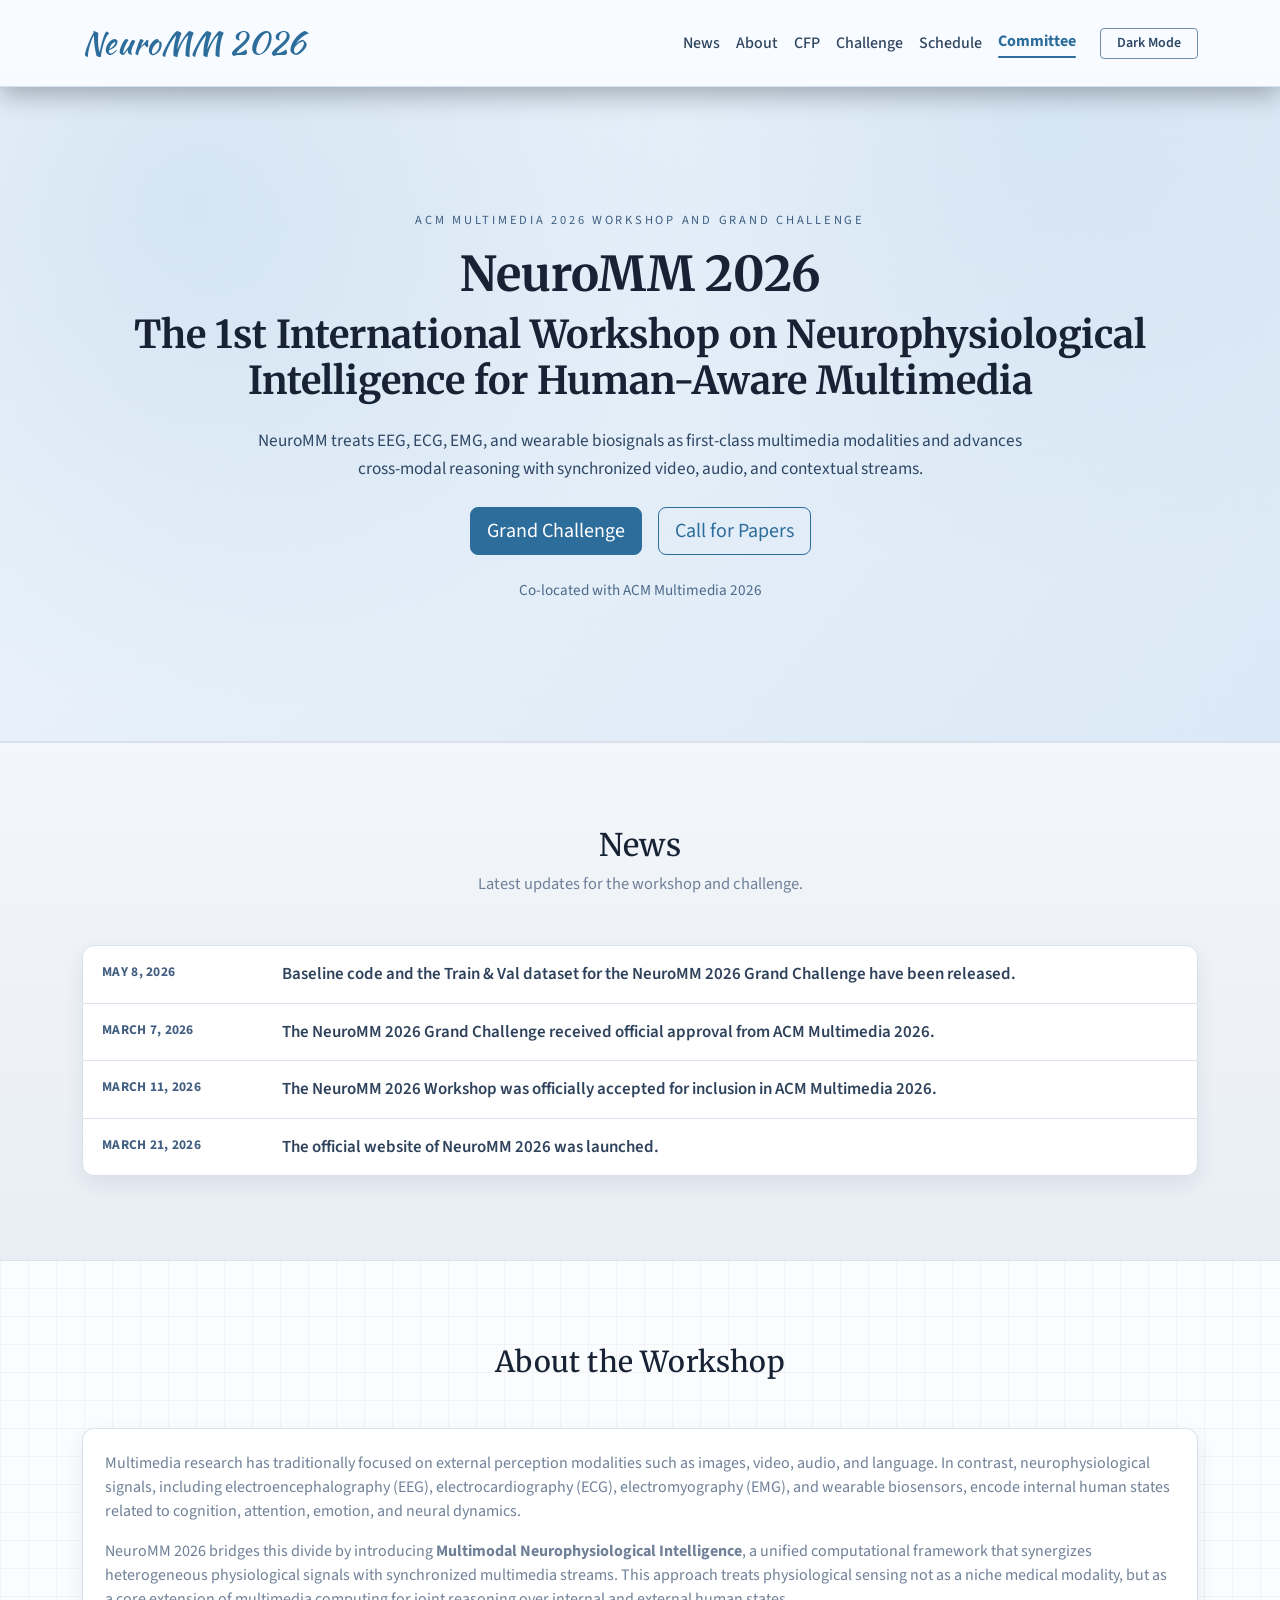
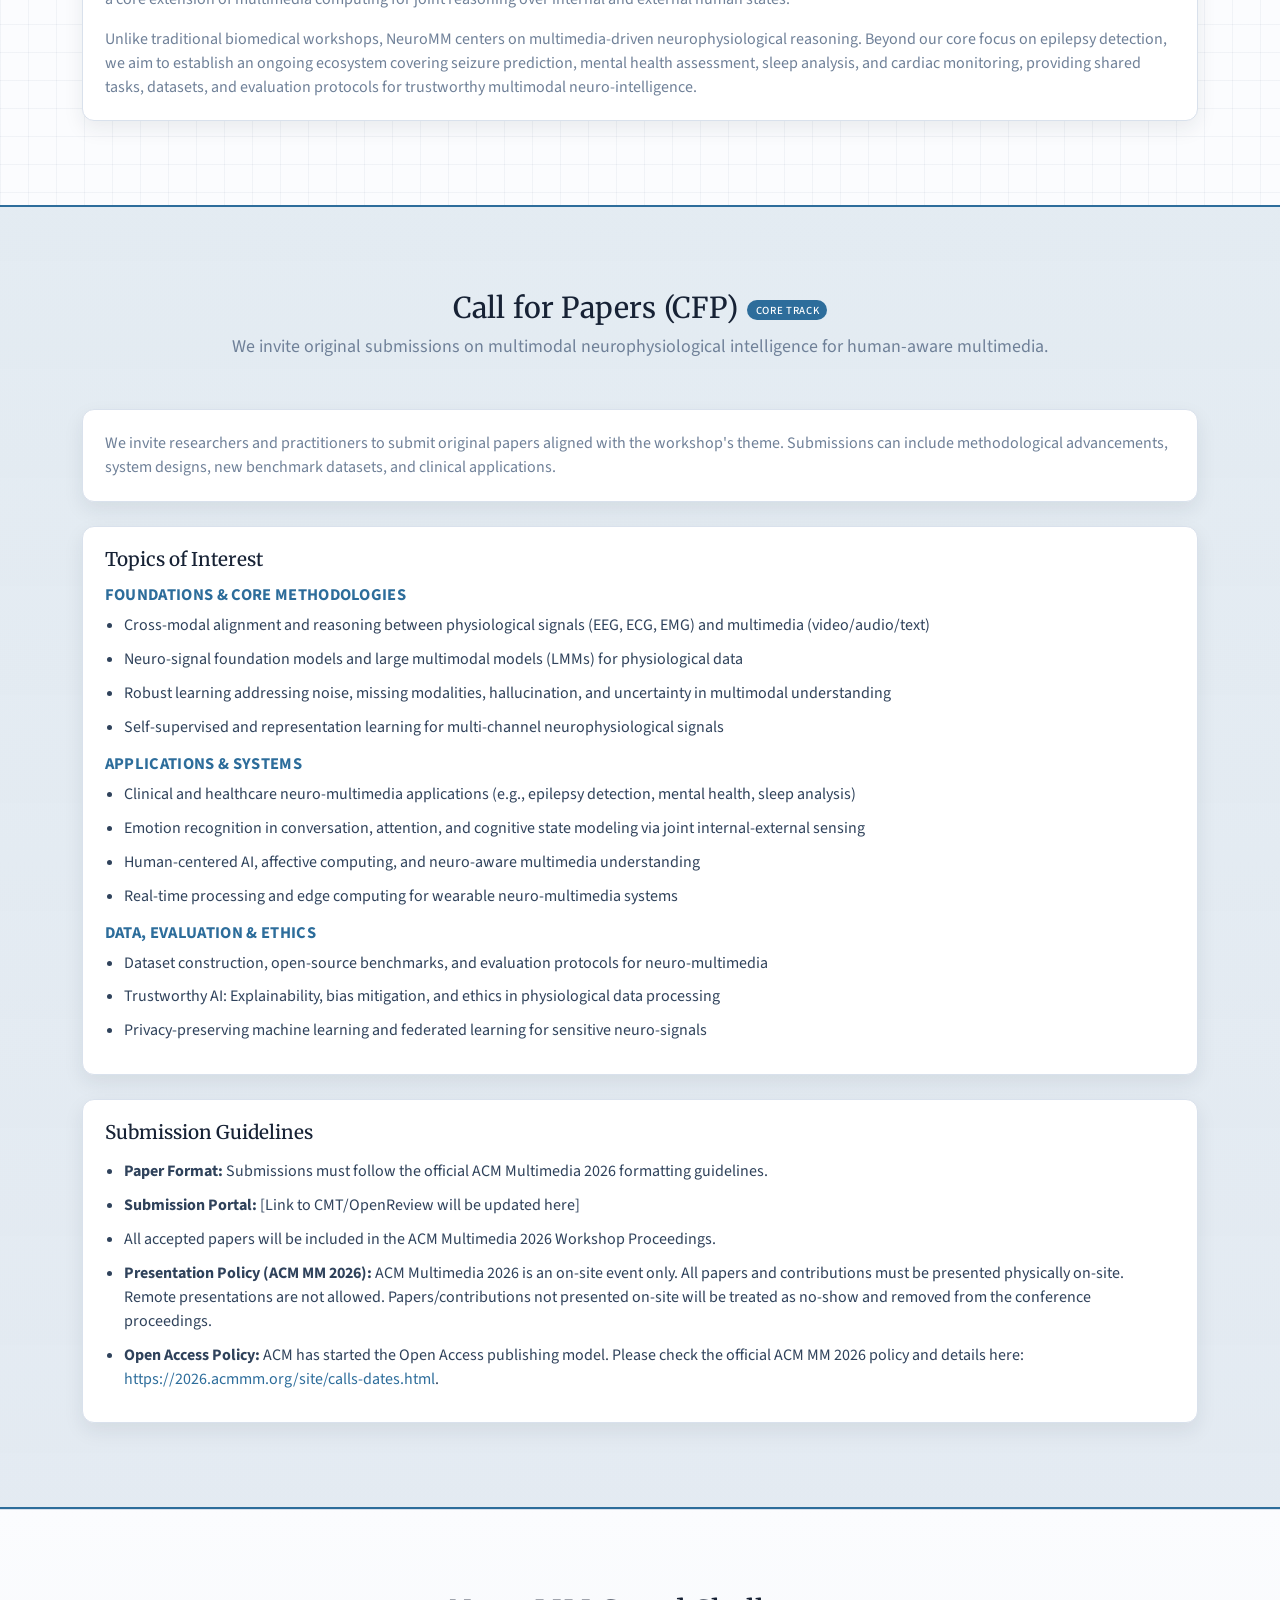
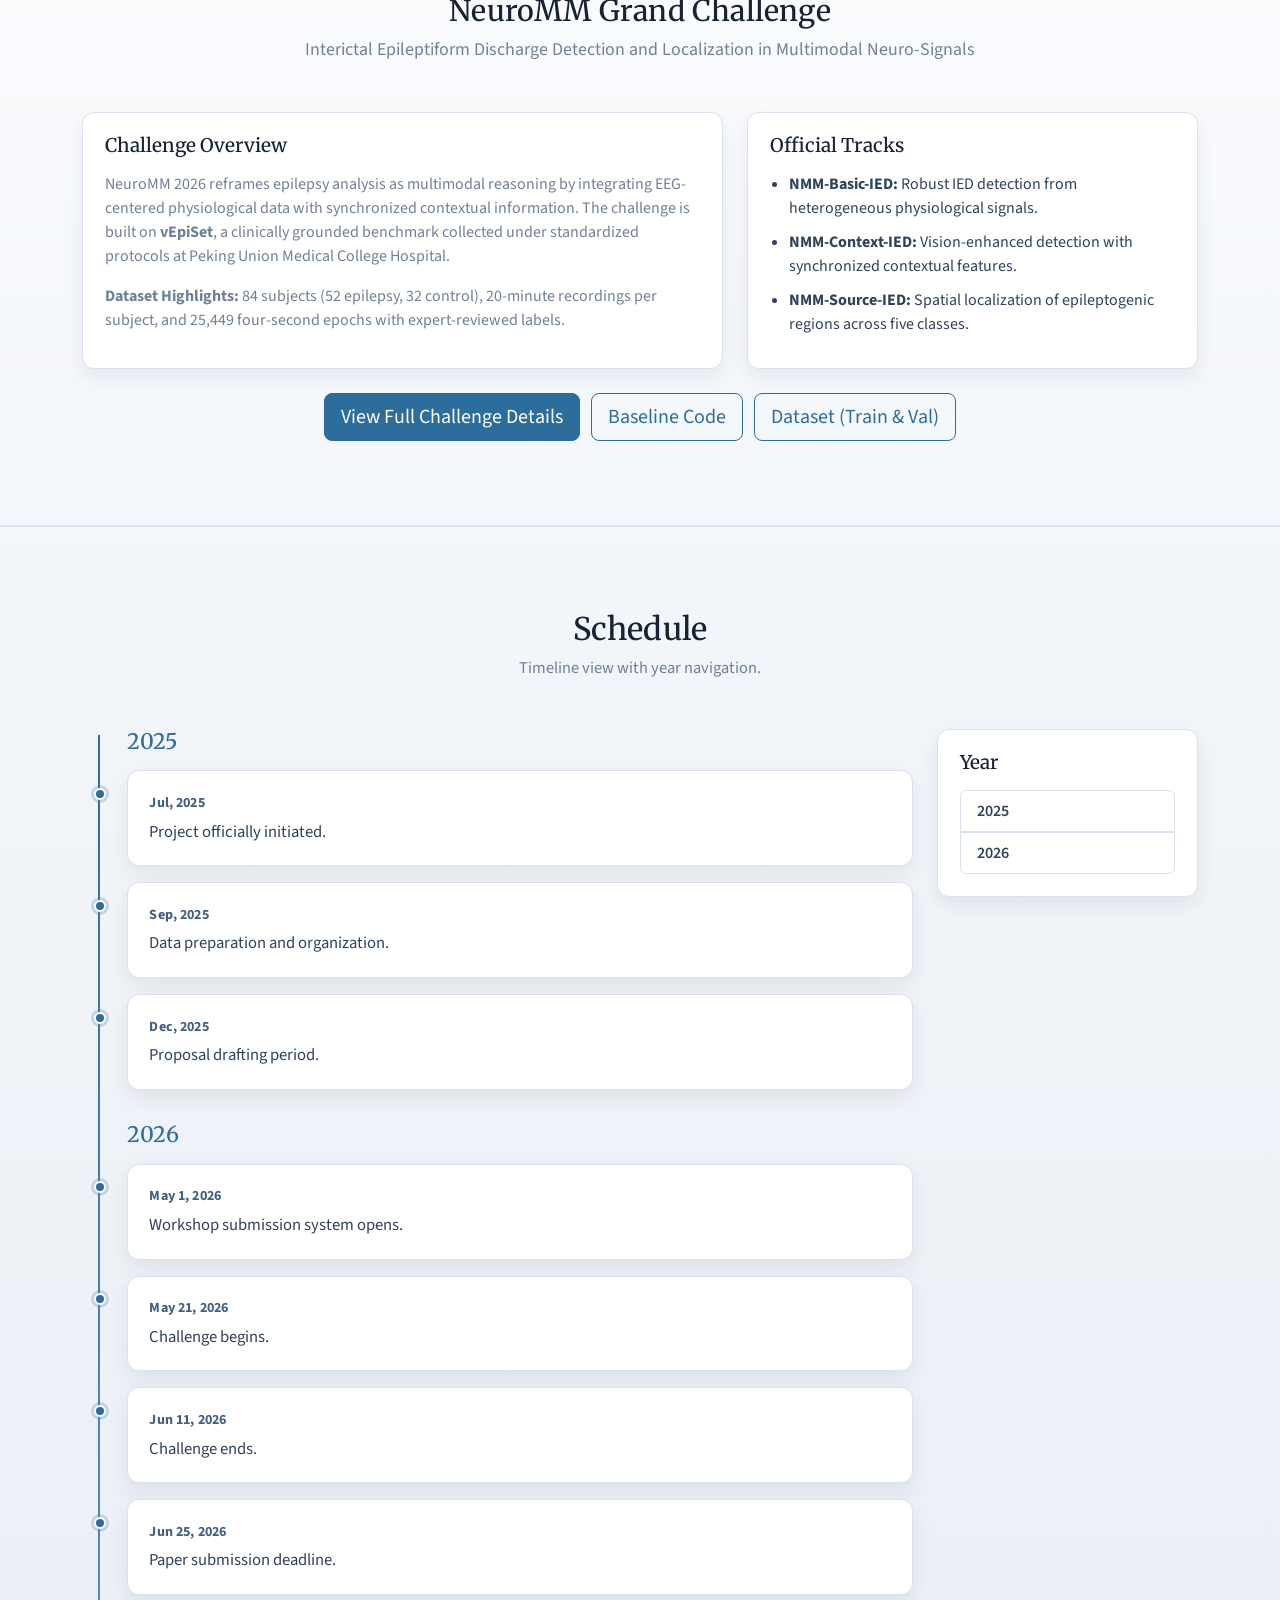
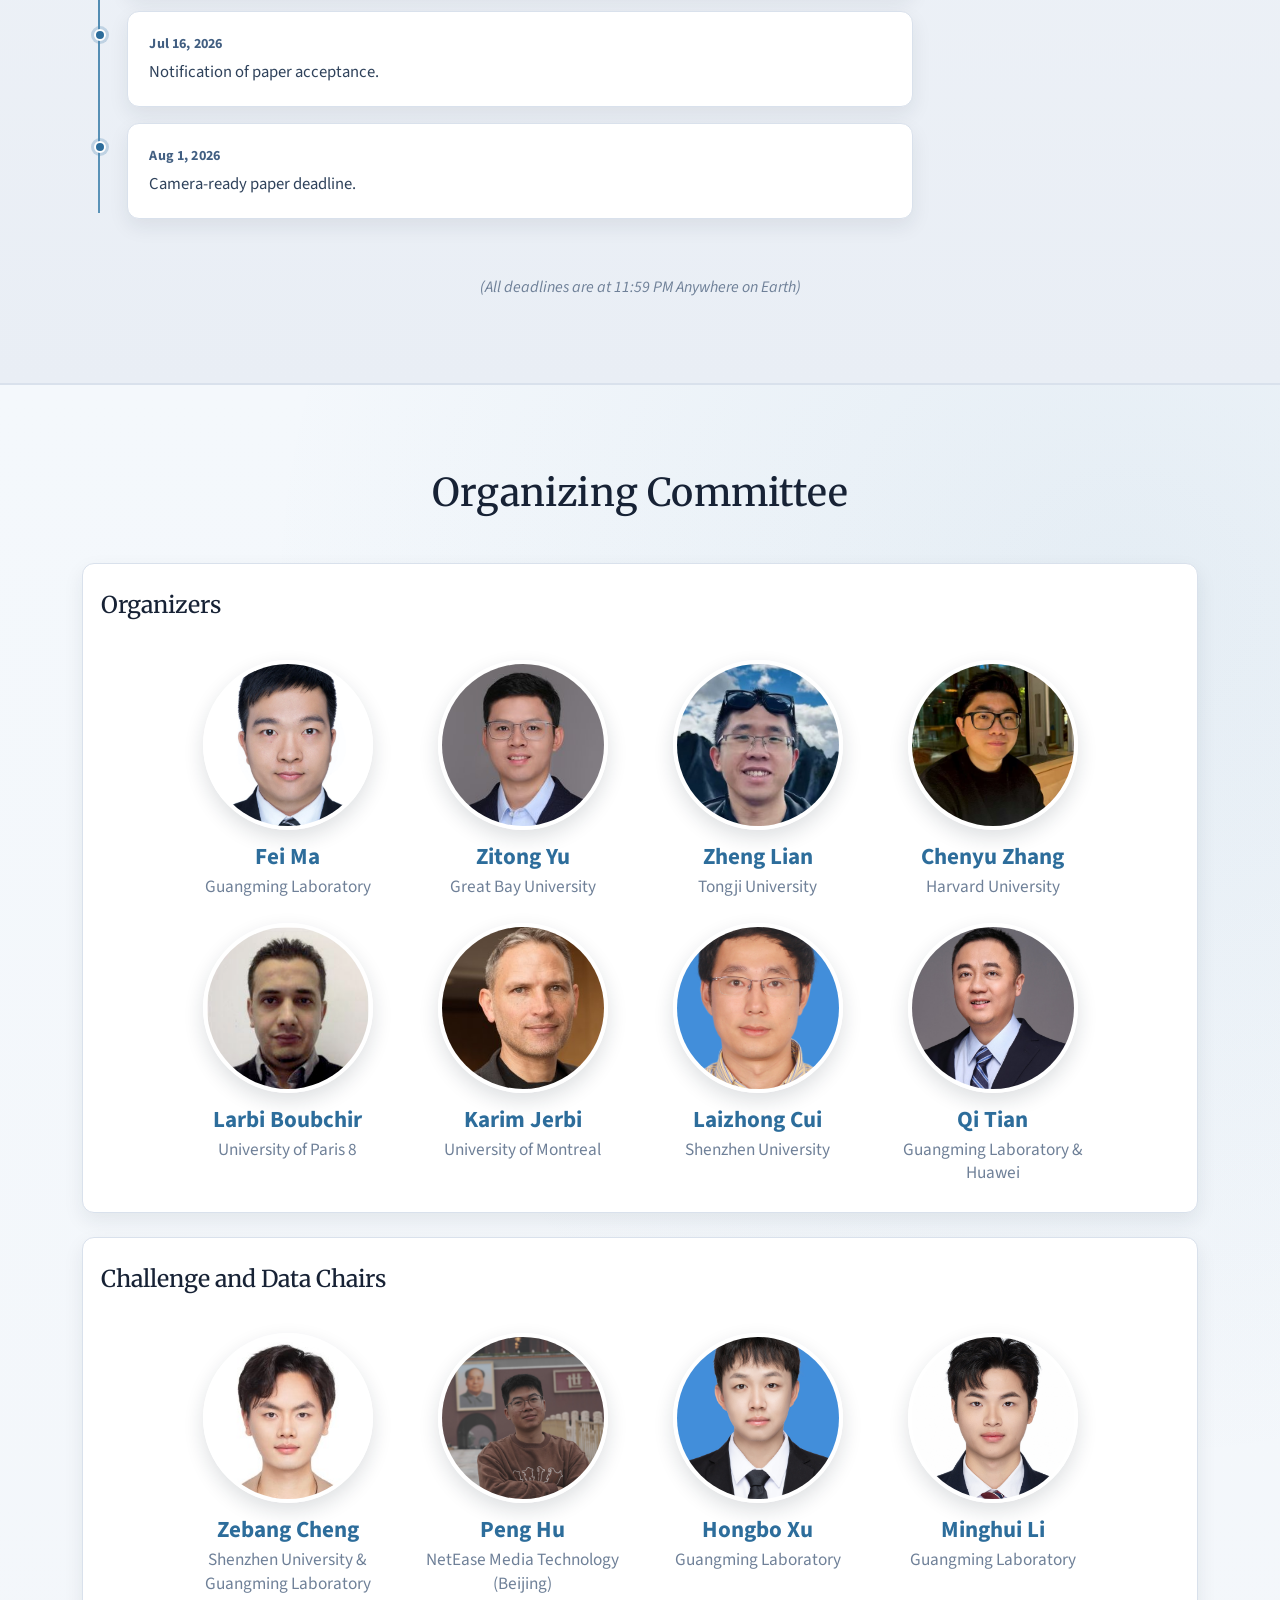
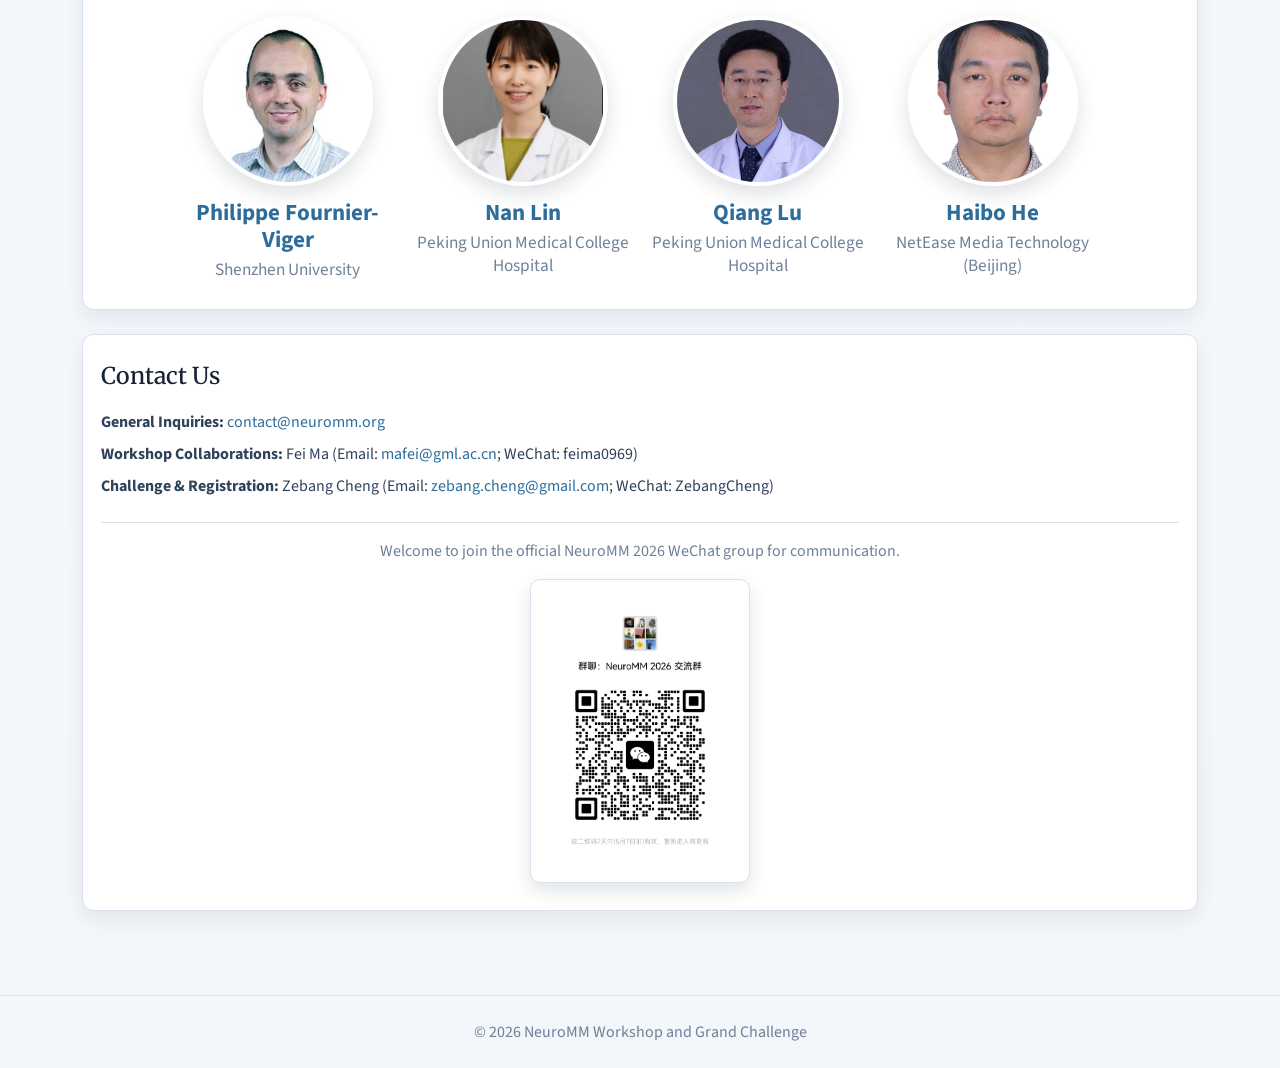
==== index.html @ c3f42d23 "update baseline and dataset link" ====
<!DOCTYPE html>
<html lang="en">
<head>
  <meta charset="utf-8">
  <meta http-equiv="X-UA-Compatible" content="IE=edge">
  <meta name="viewport" content="width=device-width, initial-scale=1">
  <meta name="description" content="NeuroMM 2026 Workshop and Grand Challenge at ACM Multimedia">
  <meta property="og:image" content="./img/mer2024-2.jpg">
  <meta property="og:type" content="website">

  <title>NeuroMM 2026 | ACM Multimedia Workshop and Grand Challenge</title>

  <link rel="preconnect" href="https://fonts.googleapis.com">
  <link rel="preconnect" href="https://fonts.gstatic.com" crossorigin>
  <link href="https://fonts.googleapis.com/css2?family=Kaushan+Script&family=Merriweather:wght@400;700&family=Source+Sans+3:wght@400;500;600;700&display=swap" rel="stylesheet">

  <link href="https://cdn.jsdelivr.net/npm/bootstrap@5.3.3/dist/css/bootstrap.min.css" rel="stylesheet" integrity="sha384-QWTKZyjpPEjISv5WaRU9OFeRpok6YctnYmDr5pNlyT2bRjXh0JMhjY6hW+ALEwIH" crossorigin="anonymous">
  <link href="./css/style.css" rel="stylesheet">
</head>

<body id="page-top">
  <nav class="navbar navbar-expand-lg navbar-light fixed-top neuromm-navbar navbar-default">
    <div class="container">
      <a class="navbar-brand neuromm-brand page-scroll" href="#page-top">NeuroMM 2026</a>
      <button class="navbar-toggler" type="button" data-bs-toggle="collapse" data-bs-target="#mainNav" aria-controls="mainNav" aria-expanded="false" aria-label="Toggle navigation">
        <span class="navbar-toggler-icon"></span>
      </button>
      <div class="collapse navbar-collapse" id="mainNav">
        <ul class="navbar-nav ms-auto mb-2 mb-lg-0 align-items-lg-center">
          <li class="nav-item"><a class="nav-link page-scroll" href="#news">News</a></li>
          <li class="nav-item"><a class="nav-link page-scroll" href="#about">About</a></li>
          <li class="nav-item"><a class="nav-link page-scroll" href="#cfp">CFP</a></li>
          <li class="nav-item"><a class="nav-link page-scroll" href="#challenge">Challenge</a></li>
          <li class="nav-item"><a class="nav-link page-scroll" href="#schedule">Schedule</a></li>
          <li class="nav-item"><a class="nav-link page-scroll" href="#organization-contact">Committee</a></li>
          <li class="nav-item ms-lg-3 mt-2 mt-lg-0">
            <button id="themeToggle" class="btn btn-sm btn-outline-primary theme-toggle" type="button" aria-label="Toggle dark and light mode">Dark Mode</button>
          </li>
        </ul>
      </div>
    </div>
  </nav>

  <header class="hero-section d-flex align-items-center">
    <div class="container text-center hero-content">
      <p class="hero-kicker mb-3">ACM Multimedia 2026 Workshop and Grand Challenge</p>
      <h1 class="display-5 fw-bold mb-2">NeuroMM 2026</h1>
      <h2 class="hero-title mb-4">The 1st International Workshop on Neurophysiological Intelligence for Human-Aware Multimedia</h2>
      <p class="hero-subtitle mx-auto mb-4">
        NeuroMM treats EEG, ECG, EMG, and wearable biosignals as first-class multimedia modalities and advances cross-modal reasoning with synchronized video, audio, and contextual streams.
      </p>
      <div class="d-flex flex-wrap justify-content-center gap-3">
        <a href="#challenge" class="btn btn-lg hero-btn-primary">Grand Challenge</a>
        <a href="#cfp" class="btn btn-lg hero-btn-secondary">Call for Papers</a>
      </div>
      <p class="hero-meta mt-4 mb-0">Co-located with ACM Multimedia 2026</p>
    </div>
  </header>

  <section id="news" class="section-space section-muted news-section">
    <div class="container">
      <div class="text-center mb-5">
        <h2 class="section-heading">News</h2>
        <p class="section-lead">Latest updates for the workshop and challenge.</p>
      </div>

      <div class="conference-panel p-0 overflow-hidden">
        <ul class="list-group list-group-flush news-list">
          <li class="list-group-item d-flex flex-column flex-md-row gap-2">
            <span class="news-date">May 8, 2026</span>
            <span class="news-title">Baseline code and the Train &amp; Val dataset for the NeuroMM 2026 Grand Challenge have been released.</span>
          </li>
          <li class="list-group-item d-flex flex-column flex-md-row gap-2">
            <span class="news-date">March 7, 2026</span>
            <span class="news-title">The NeuroMM 2026 Grand Challenge received official approval from ACM Multimedia 2026.</span>
          </li>
          <li class="list-group-item d-flex flex-column flex-md-row gap-2">
            <span class="news-date">March 11, 2026</span>
            <span class="news-title">The NeuroMM 2026 Workshop was officially accepted for inclusion in ACM Multimedia 2026.</span>
          </li>
          <li class="list-group-item d-flex flex-column flex-md-row gap-2">
            <span class="news-date">March 21, 2026</span>
            <span class="news-title">The official website of NeuroMM 2026 was launched.</span>
          </li>
        </ul>
      </div>
    </div>
  </section>

  <section id="about" class="section-space">
    <div class="container">
      <div class="text-center mb-5">
        <h2 class="section-heading">About the Workshop</h2>
      </div>
      <div class="conference-panel">
        <p class="text-muted mb-3">
          Multimedia research has traditionally focused on external perception modalities such as images, video, audio, and language. In contrast, neurophysiological signals, including electroencephalography (EEG), electrocardiography (ECG), electromyography (EMG), and wearable biosensors, encode internal human states related to cognition, attention, emotion, and neural dynamics.
        </p>
        <p class="text-muted mb-3">
          NeuroMM 2026 bridges this divide by introducing <strong>Multimodal Neurophysiological Intelligence</strong>, a unified computational framework that synergizes heterogeneous physiological signals with synchronized multimedia streams. This approach treats physiological sensing not as a niche medical modality, but as a core extension of multimedia computing for joint reasoning over internal and external human states.
        </p>
        <p class="text-muted mb-0">
          Unlike traditional biomedical workshops, NeuroMM centers on multimedia-driven neurophysiological reasoning. Beyond our core focus on epilepsy detection, we aim to establish an ongoing ecosystem covering seizure prediction, mental health assessment, sleep analysis, and cardiac monitoring, providing shared tasks, datasets, and evaluation protocols for trustworthy multimodal neuro-intelligence.
        </p>
      </div>
    </div>
  </section>

  <section id="cfp" class="section-space section-muted cfp-section">
    <div class="container">
      <div class="text-center mb-5">
        <h2 class="section-heading">Call for Papers (CFP)</h2>
        <p class="section-lead">We invite original submissions on multimodal neurophysiological intelligence for human-aware multimedia.</p>
      </div>
      <div class="conference-panel mb-4">
        <p class="text-muted mb-0">
          We invite researchers and practitioners to submit original papers aligned with the workshop's theme. Submissions can include methodological advancements, system designs, new benchmark datasets, and clinical applications.
        </p>
      </div>

      <div class="conference-panel mb-4">
        <h3 class="panel-title">Topics of Interest</h3>
        <h4 class="topic-group-title">Foundations &amp; Core Methodologies</h4>
        <ul class="topic-list mb-3">
          <li>Cross-modal alignment and reasoning between physiological signals (EEG, ECG, EMG) and multimedia (video/audio/text)</li>
          <li>Neuro-signal foundation models and large multimodal models (LMMs) for physiological data</li>
          <li>Robust learning addressing noise, missing modalities, hallucination, and uncertainty in multimodal understanding</li>
          <li>Self-supervised and representation learning for multi-channel neurophysiological signals</li>
        </ul>

        <h4 class="topic-group-title">Applications &amp; Systems</h4>
        <ul class="topic-list mb-3">
          <li>Clinical and healthcare neuro-multimedia applications (e.g., epilepsy detection, mental health, sleep analysis)</li>
          <li>Emotion recognition in conversation, attention, and cognitive state modeling via joint internal-external sensing</li>
          <li>Human-centered AI, affective computing, and neuro-aware multimedia understanding</li>
          <li>Real-time processing and edge computing for wearable neuro-multimedia systems</li>
        </ul>

        <h4 class="topic-group-title">Data, Evaluation &amp; Ethics</h4>
        <ul class="topic-list mb-0">
          <li>Dataset construction, open-source benchmarks, and evaluation protocols for neuro-multimedia</li>
          <li>Trustworthy AI: Explainability, bias mitigation, and ethics in physiological data processing</li>
          <li>Privacy-preserving machine learning and federated learning for sensitive neuro-signals</li>
        </ul>
      </div>

      <div class="conference-panel">
        <h3 class="panel-title">Submission Guidelines</h3>
        <ul class="topic-list mb-0">
          <li><strong>Paper Format:</strong> Submissions must follow the official ACM Multimedia 2026 formatting guidelines.</li>
          <li><strong>Submission Portal:</strong> [Link to CMT/OpenReview will be updated here]</li>
          <li>All accepted papers will be included in the ACM Multimedia 2026 Workshop Proceedings.</li>
          <li><strong>Presentation Policy (ACM MM 2026):</strong> ACM Multimedia 2026 is an on-site event only. All papers and contributions must be presented physically on-site. Remote presentations are not allowed. Papers/contributions not presented on-site will be treated as no-show and removed from the conference proceedings.</li>
          <li><strong>Open Access Policy:</strong> ACM has started the Open Access publishing model. Please check the official ACM MM 2026 policy and details here: <a href="https://2026.acmmm.org/site/calls-dates.html" target="_blank" rel="noopener noreferrer">https://2026.acmmm.org/site/calls-dates.html</a>.</li>
        </ul>
      </div>
    </div>
  </section>

  <section id="challenge" class="section-space challenge-section">
    <div class="container">
      <div class="text-center mb-5">
        <h2 class="section-heading">NeuroMM Grand Challenge</h2>
        <p class="section-lead">Interictal Epileptiform Discharge Detection and Localization in Multimodal Neuro-Signals</p>
      </div>

      <div class="row g-4">
        <div class="col-lg-7">
          <div class="conference-panel h-100">
            <h3 class="panel-title">Challenge Overview</h3>
            <p class="text-muted mb-3">
              NeuroMM 2026 reframes epilepsy analysis as multimodal reasoning by integrating EEG-centered physiological data with synchronized contextual information. The challenge is built on <strong>vEpiSet</strong>, a clinically grounded benchmark collected under standardized protocols at Peking Union Medical College Hospital.
            </p>
            <p class="text-muted mb-0">
              <strong>Dataset Highlights:</strong> 84 subjects (52 epilepsy, 32 control), 20-minute recordings per subject, and 25,449 four-second epochs with expert-reviewed labels.
            </p>
          </div>
        </div>
        <div class="col-lg-5">
          <div class="conference-panel h-100">
            <h3 class="panel-title">Official Tracks</h3>
            <ul class="topic-list mb-0">
              <li><strong>NMM-Basic-IED:</strong> Robust IED detection from heterogeneous physiological signals.</li>
              <li><strong>NMM-Context-IED:</strong> Vision-enhanced detection with synchronized contextual features.</li>
              <li><strong>NMM-Source-IED:</strong> Spatial localization of epileptogenic regions across five classes.</li>
            </ul>
          </div>
        </div>
      </div>

      <div class="text-center mt-4">
        <a class="btn btn-lg hero-btn-primary" href="./challenge.html">View Full Challenge Details</a>
        <a class="btn btn-lg hero-btn-secondary ms-lg-2 mt-2 mt-lg-0" href="https://github.com/NeuroMM-Org/NeuroMM-2026_Baseline" target="_blank" rel="noopener noreferrer">Baseline Code</a>
        <a class="btn btn-lg hero-btn-secondary ms-lg-2 mt-2 mt-lg-0" href="https://huggingface.co/datasets/NeuroMM/NeuroMM-2026" target="_blank" rel="noopener noreferrer">Dataset (Train &amp; Val)</a>
      </div>
    </div>
  </section>

  <section id="schedule" class="section-space section-muted schedule-section">
    <div class="container">
      <div class="text-center mb-5">
        <h2 class="section-heading">Schedule</h2>
        <p class="section-lead">Timeline view with year navigation.</p>
      </div>

      <div class="row g-4">
        <div class="col-lg-9">
          <div class="timeline-wrapper">
            <div class="timeline-group" id="schedule-2025">
              <h3 class="timeline-year">2025</h3>
              <div class="timeline-item">
                <div class="timeline-dot"></div>
                <div class="conference-panel timeline-card">
                  <p class="timeline-date">Jul, 2025</p>
                  <p class="mb-0">Project officially initiated.</p>
                </div>
              </div>
              <div class="timeline-item">
                <div class="timeline-dot"></div>
                <div class="conference-panel timeline-card">
                  <p class="timeline-date">Sep, 2025</p>
                  <p class="mb-0">Data preparation and organization.</p>
                </div>
              </div>
              <div class="timeline-item">
                <div class="timeline-dot"></div>
                <div class="conference-panel timeline-card">
                  <p class="timeline-date">Dec, 2025</p>
                  <p class="mb-0">Proposal drafting period.</p>
                </div>
              </div>
            </div>

            <div class="timeline-group" id="schedule-2026">
              <h3 class="timeline-year">2026</h3>
              <div class="timeline-item">
                <div class="timeline-dot"></div>
                <div class="conference-panel timeline-card">
                  <p class="timeline-date">May 1, 2026</p>
                  <p class="mb-0">Workshop submission system opens.</p>
                </div>
              </div>
              <div class="timeline-item">
                <div class="timeline-dot"></div>
                <div class="conference-panel timeline-card">
                  <p class="timeline-date">May 21, 2026</p>
                  <p class="mb-0">Challenge begins.</p>
                </div>
              </div>
              <div class="timeline-item">
                <div class="timeline-dot"></div>
                <div class="conference-panel timeline-card">
                  <p class="timeline-date">Jun 11, 2026</p>
                  <p class="mb-0">Challenge ends.</p>
                </div>
              </div>
              <div class="timeline-item">
                <div class="timeline-dot"></div>
                <div class="conference-panel timeline-card">
                  <p class="timeline-date">Jun 25, 2026</p>
                  <p class="mb-0">Paper submission deadline.</p>
                </div>
              </div>
              <div class="timeline-item">
                <div class="timeline-dot"></div>
                <div class="conference-panel timeline-card">
                  <p class="timeline-date">Jul 16, 2026</p>
                  <p class="mb-0">Notification of paper acceptance.</p>
                </div>
              </div>
              <div class="timeline-item">
                <div class="timeline-dot"></div>
                <div class="conference-panel timeline-card">
                  <p class="timeline-date">Aug 1, 2026</p>
                  <p class="mb-0">Camera-ready paper deadline.</p>
                </div>
              </div>
            </div>
          </div>
        </div>

        <div class="col-lg-3">
          <div class="year-nav sticky-top">
            <div class="conference-panel">
              <h4 class="panel-title mb-3">Year</h4>
              <div class="list-group year-nav-list">
                <a class="list-group-item list-group-item-action" href="#schedule-2025">2025</a>
                <a class="list-group-item list-group-item-action" href="#schedule-2026">2026</a>
              </div>
            </div>
          </div>
        </div>
      </div>
      <p class="text-center text-muted mt-4 mb-0"><em>(All deadlines are at 11:59 PM Anywhere on Earth)</em></p>
    </div>
  </section>

  <!--
  <section id="speakers" class="section-space section-muted">
    <div class="container">
      <div class="text-center mb-5">
        <h2 class="section-heading">Speakers</h2>
        <p class="section-lead">Invited speakers will be announced soon.</p>
      </div>
    </div>
  </section>
  -->

  <section id="organization-contact" class="section-space organization-section organization-final-section">
    <div class="container">
      <div class="text-center mb-5">
        <h2 class="section-heading">Organizing Committee</h2>
      </div>

      <div class="conference-panel mb-4">
        <h3 class="panel-title">Organizers</h3>
        <div class="row g-4 committee-grid">
          <div class="col-6 col-md-3 text-center member-card">
            <img src="./img/people/Fei%20Ma.jpg" class="member-img" alt="Fei Ma">
            <h6 class="member-name mt-3"><a href="https://feima09.github.io/">Fei Ma</a></h6>
            <p class="text-muted small mb-0">Guangming Laboratory</p>
          </div>
          <div class="col-6 col-md-3 text-center member-card">
            <img src="./img/people/Zitong%20Yu.jpeg" class="member-img" alt="Zitong Yu">
            <h6 class="member-name mt-3"><a href="https://zitong-yu.github.io/yzt/">Zitong Yu</a></h6>
            <p class="text-muted small mb-0">Great Bay University</p>
          </div>
          <div class="col-6 col-md-3 text-center member-card">
            <img src="./img/people/Zheng%20Lian.jpg" class="member-img" alt="Zheng Lian">
            <h6 class="member-name mt-3"><a href="https://zeroqiaoba.github.io/Homepage/">Zheng Lian</a></h6>
            <p class="text-muted small mb-0">Tongji University</p>
          </div>
          <div class="col-6 col-md-3 text-center member-card">
            <img src="./img/people/Chenyu%20Zhang.jpg" class="member-img" alt="Chenyu Zhang">
            <h6 class="member-name mt-3"><a href="https://www.chenyuzhang.com/#home">Chenyu Zhang</a></h6>
            <p class="text-muted small mb-0">Harvard University</p>
          </div>
        </div>
        <div class="row g-4 committee-grid mt-1">
          <div class="col-6 col-md-3 text-center member-card">
            <img src="./img/people/Larbi%20Boubchir.jpg" class="member-img" alt="Larbi Boubchir">
            <h6 class="member-name mt-3"><a href="https://scholar.google.com/citations?user=T4mD_NEAAAAJ&hl=en">Larbi Boubchir</a></h6>
            <p class="text-muted small mb-0">University of Paris 8</p>
          </div>
          <div class="col-6 col-md-3 text-center member-card">
            <img src="./img/people/Karim%20Jerbi.jpg" class="member-img" alt="Karim Jerbi">
            <h6 class="member-name mt-3"><a href="http://www.karimjerbi.com/">Karim Jerbi</a></h6>
            <p class="text-muted small mb-0">University of Montreal</p>
          </div>
          <div class="col-6 col-md-3 text-center member-card">
            <img src="./img/people/Laizhong%20Cui.jpg" class="member-img" alt="Laizhong Cui">
            <h6 class="member-name mt-3"><a href="https://csse.szu.edu.cn/staff/cuilz/">Laizhong Cui</a></h6>
            <p class="text-muted small mb-0">Shenzhen University</p>
          </div>
          <div class="col-6 col-md-3 text-center member-card">
            <img src="./img/people/Qi%20Tian.jpg" class="member-img" alt="Qi Tian">
            <h6 class="member-name mt-3"><a href="https://www.qitian1987.com/index.html">Qi Tian</a></h6>
            <p class="text-muted small mb-0">Guangming Laboratory &amp; Huawei</p>
          </div>
        </div>
      </div>

      <div class="conference-panel">
        <h3 class="panel-title">Challenge and Data Chairs</h3>
        <div class="row g-4 committee-grid">
          <div class="col-6 col-md-3 text-center member-card">
            <img src="./img/people/Zebang%20Cheng.jpg" class="member-img" alt="Zebang Cheng">
            <h6 class="member-name mt-3"><a href="https://scholar.google.com/citations?user=-fG3MhYAAAAJ&hl=zh-CN">Zebang Cheng</a></h6>
            <p class="text-muted small mb-0">Shenzhen University &amp; Guangming Laboratory</p>
          </div>
          <div class="col-6 col-md-3 text-center member-card">
            <img src="./img/people/Peng%20Hu.jpg" class="member-img" alt="Peng Hu">
            <h6 class="member-name mt-3"><a href="">Peng Hu</a></h6>
            <p class="text-muted small mb-0">NetEase Media Technology (Beijing)</p>
          </div>
          <div class="col-6 col-md-3 text-center member-card">
            <img src="./img/people/Hongbo%20Xu.jpg" class="member-img" alt="Hongbo Xu">
            <h6 class="member-name mt-3"><a href="">Hongbo Xu</a></h6>
            <p class="text-muted small mb-0">Guangming Laboratory</p>
          </div>
          <div class="col-6 col-md-3 text-center member-card">
            <img src="./img/people/Minghui%20Li.jpg" class="member-img" alt="Minghui Li">
            <h6 class="member-name mt-3"><a href="">Minghui Li</a></h6>
            <p class="text-muted small mb-0">Guangming Laboratory</p>
          </div>
          <div class="col-6 col-md-3 text-center member-card">
            <img src="./img/people/Philippe%20Fournier-Viger.jpg" class="member-img" alt="Philippe Fournier-Viger">
            <h6 class="member-name mt-3"><a href="https://www.philippe-fournier-viger.com/">Philippe Fournier-Viger</a></h6>
            <p class="text-muted small mb-0">Shenzhen University</p>
          </div>
          <div class="col-6 col-md-3 text-center member-card">
            <img src="./img/people/Nan%20Lin.jpg" class="member-img" alt="Nan Lin">
            <h6 class="member-name mt-3"><a href="">Nan Lin</a></h6>
            <p class="text-muted small mb-0">Peking Union Medical College Hospital</p>
          </div>
          <div class="col-6 col-md-3 text-center member-card">
            <img src="./img/people/Qiang Lu.jpg" class="member-img" alt="Qiang Lu">
            <h6 class="member-name mt-3"><a href="">Qiang Lu</a></h6>
            <p class="text-muted small mb-0">Peking Union Medical College Hospital</p>
          </div>
          <div class="col-6 col-md-3 text-center member-card">
            <img src="./img/people/Haibo%20He.jpg" class="member-img" alt="Haibo He">
            <h6 class="member-name mt-3"><a href="">Haibo He</a></h6>
            <p class="text-muted small mb-0">NetEase Media Technology (Beijing)</p>
          </div>
        </div>
      </div>

      <div class="conference-panel mt-4">
        <h3 class="panel-title">Contact Us</h3>
        <p class="mb-2"><strong>General Inquiries:</strong> <a href="mailto:contact@neuromm.org">contact@neuromm.org</a></p>
        <p class="mb-2"><strong>Workshop Collaborations:</strong> Fei Ma (Email: <a href="mailto:mafei@gml.ac.cn">mafei@gml.ac.cn</a>; WeChat: feima0969)</p>
        <p class="mb-0"><strong>Challenge &amp; Registration:</strong> Zebang Cheng (Email: <a href="mailto:zebang.cheng@gmail.com">zebang.cheng@gmail.com</a>; WeChat: ZebangCheng)</p>
        <div class="wechat-qr-box mt-4 pt-3 border-top">
          <p class="mb-3 text-muted">Welcome to join the official NeuroMM 2026 WeChat group for communication.</p>
          <img src="./img/WechatGroup.jpg" class="wechat-qr" alt="NeuroMM 2026 official WeChat group QR code">
        </div>
      </div>
    </div>
  </section>

  <footer class="py-4 text-center text-muted">
    © 2026 NeuroMM Workshop and Grand Challenge
  </footer>

  <div class="modal fade qr-modal" id="wechatQrModal" tabindex="-1" aria-labelledby="wechatQrModalLabel" aria-hidden="true">
    <div class="modal-dialog modal-dialog-centered modal-lg">
      <div class="modal-content border-0 bg-transparent shadow-none">
        <div class="modal-header border-0 pb-0">
          <h5 class="modal-title visually-hidden" id="wechatQrModalLabel">NeuroMM WeChat Group QR Code</h5>
          <button type="button" class="btn-close btn-close-white ms-auto" data-bs-dismiss="modal" aria-label="Close"></button>
        </div>
        <div class="modal-body pt-0 text-center">
          <img id="wechatQrModalImage" src="" class="qr-modal-img" alt="Enlarged WeChat group QR code">
        </div>
      </div>
    </div>
  </div>

  <script src="https://cdn.jsdelivr.net/npm/bootstrap@5.3.3/dist/js/bootstrap.bundle.min.js" integrity="sha384-YvpcrYf0tY3lHB60NNkmXc5s9fDVZLESaAA55NDzOxhy9GkcIdslK1eN7N6jIeHz" crossorigin="anonymous"></script>
  <script>
    (function () {
      var key = "neuromm-theme";
      var root = document.documentElement;
      var button = document.getElementById("themeToggle");
      var nav = document.querySelector(".neuromm-navbar");
      var navLinks = Array.prototype.slice.call(document.querySelectorAll("#mainNav .nav-link.page-scroll"));
      var sections = navLinks
        .map(function (link) {
          var id = link.getAttribute("href");
          if (!id || id.charAt(0) !== "#") return null;
          return document.querySelector(id);
        })
        .filter(Boolean);

      function applyTheme(theme) {
        root.setAttribute("data-bs-theme", theme);
        if (button) {
          button.textContent = theme === "dark" ? "Light Mode" : "Dark Mode";
        }
      }

      function setActiveLink(id) {
        navLinks.forEach(function (link) {
          var active = link.getAttribute("href") === "#" + id;
          link.classList.toggle("active", active);
          if (active) {
            link.setAttribute("aria-current", "page");
          } else {
            link.removeAttribute("aria-current");
          }
        });
      }

      function updateNavbarState() {
        if (!nav) return;
        var shouldShrink = window.innerWidth >= 768 && window.scrollY > 40;
        nav.classList.toggle("navbar-shrink", shouldShrink);
      }

      function initSectionSpy() {
        if (!sections.length) return;
        var observer = new IntersectionObserver(
          function (entries) {
            entries.forEach(function (entry) {
              if (entry.isIntersecting) {
                setActiveLink(entry.target.id);
              }
            });
          },
          {
            root: null,
            rootMargin: "-40% 0px -50% 0px",
            threshold: 0.01
          }
        );
        sections.forEach(function (section) {
          observer.observe(section);
        });
      }

      function initQrPreview() {
        var qrThumb = document.querySelector(".wechat-qr");
        var modalEl = document.getElementById("wechatQrModal");
        var modalImage = document.getElementById("wechatQrModalImage");
        if (!qrThumb || !modalEl || !modalImage || typeof bootstrap === "undefined") return;

        function openQrModal() {
          modalImage.src = qrThumb.getAttribute("src");
          modalImage.alt = qrThumb.getAttribute("alt") || "Enlarged WeChat group QR code";
          bootstrap.Modal.getOrCreateInstance(modalEl).show();
        }

        qrThumb.setAttribute("role", "button");
        qrThumb.setAttribute("tabindex", "0");
        qrThumb.addEventListener("click", openQrModal);
        qrThumb.addEventListener("keydown", function (event) {
          if (event.key === "Enter" || event.key === " ") {
            event.preventDefault();
            openQrModal();
          }
        });
      }

      var saved = localStorage.getItem(key);
      var initial = saved === "dark" || saved === "light" ? saved : "light";
      applyTheme(initial);
      updateNavbarState();
      initSectionSpy();
      initQrPreview();

      if (button) {
        button.addEventListener("click", function () {
          var next = root.getAttribute("data-bs-theme") === "dark" ? "light" : "dark";
          localStorage.setItem(key, next);
          applyTheme(next);
        });
      }

      window.addEventListener("scroll", updateNavbarState);
      window.addEventListener("resize", updateNavbarState);
    })();
  </script>
</body>
</html>
---- css/style.css ----
:root,
[data-bs-theme="light"] {
  --ink-900: #172235;
  --ink-700: #324b69;
  --muted-600: #6f8098;
  --paper-50: #fbfcfe;
  --paper-100: #f3f6fa;
  --paper-200: #e9eef5;
  --line-200: #d9e1ec;
  --accent-500: #2d6d9b;
  --accent-400: #5b93b8;
  --panel-bg: #ffffff;
  --panel-text: #2f425b;
  --panel-shadow: 0 8px 20px rgba(20, 34, 52, 0.08);
  --panel-soft: #f4f8fc;
  --panel-soft-2: #edf3f9;
  --news-date: #425f82;
  --hero-overlay-a: rgba(236, 244, 252, 0.96);
  --hero-overlay-b: rgba(217, 231, 245, 0.94);
  --hero-kicker: #3f5f82;
  --hero-text: #1f3148;
  --hero-subtext: #2e4765;
  --hero-meta: #4d6a8b;
  --nav-bg: rgba(248, 251, 255, 0.96);
  --nav-border: #d5e2f0;
  --nav-link: #2f455f;
  --nav-link-hover: #2d6d9b;
  --brand-color: #2d6d9b;
  --brand-hover: #4e8dbd;
  --toggle-border: #6f8eab;
  --toggle-text: #2e4866;
  --toggle-hover-bg: rgba(45, 109, 155, 0.08);
}

[data-bs-theme="dark"] {
  --ink-900: #e5edf8;
  --ink-700: #c7d4e8;
  --muted-600: #9eb0c8;
  --paper-50: #0f1723;
  --paper-100: #131d2d;
  --paper-200: #182437;
  --line-200: #283a54;
  --accent-500: #7db6db;
  --accent-400: #9bc8e6;
  --panel-bg: #1a2638;
  --panel-text: #d2def0;
  --panel-shadow: 0 8px 24px rgba(6, 10, 16, 0.34);
  --panel-soft: #202f45;
  --panel-soft-2: #263750;
  --news-date: #9dc3e0;
  --hero-overlay-a: rgba(7, 12, 20, 0.88);
  --hero-overlay-b: rgba(14, 25, 40, 0.82);
  --hero-kicker: rgba(239, 245, 255, 0.9);
  --hero-text: #f5f8fe;
  --hero-subtext: rgba(239, 245, 255, 0.92);
  --hero-meta: rgba(239, 245, 255, 0.8);
  --nav-bg: rgba(8, 12, 19, 0.97);
  --nav-border: rgba(255, 255, 255, 0.12);
  --nav-link: rgba(225, 235, 247, 0.86);
  --nav-link-hover: #9ec8e6;
  --brand-color: #f3cd57;
  --brand-hover: #ffd978;
  --toggle-border: rgba(255, 255, 255, 0.58);
  --toggle-text: #ffffff;
  --toggle-hover-bg: rgba(255, 255, 255, 0.14);
}

html {
  scroll-behavior: smooth;
}

body {
  font-family: "Source Sans 3", "Segoe UI", sans-serif;
  color: var(--ink-900);
  background-color: var(--paper-50);
  background-image: linear-gradient(rgba(255, 255, 255, 0.02), rgba(255, 255, 255, 0.02)),
    linear-gradient(90deg, rgba(120, 140, 165, 0.08) 1px, transparent 1px),
    linear-gradient(rgba(120, 140, 165, 0.08) 1px, transparent 1px);
  background-size: 100% 100%, 28px 28px, 28px 28px;
  padding-top: 72px;
  transition: background-color 0.35s ease, color 0.35s ease;
}

h1,
h2,
h3,
h4,
h5,
h6 {
  font-family: "Merriweather", Georgia, serif;
  color: var(--ink-900);
}

a {
  color: var(--accent-500);
  text-decoration: none;
}

a:hover,
a:focus {
  color: var(--accent-400);
}

.section-space {
  padding: 84px 0;
}

.section-muted {
  background: linear-gradient(180deg, var(--paper-100), var(--paper-200));
  border-top: 1px solid var(--line-200);
  border-bottom: 1px solid var(--line-200);
  transition: background 0.35s ease, border-color 0.35s ease;
}

.challenge-section {
  background: linear-gradient(180deg, var(--paper-50), var(--paper-100));
  border-top: 1px solid var(--line-200);
  border-bottom: 1px solid var(--line-200);
}

.organization-final-section {
  background:
    radial-gradient(circle at 88% 10%, rgba(45, 109, 155, 0.08), transparent 38%),
    linear-gradient(180deg, var(--panel-soft), var(--paper-100));
  border-top: 1px solid var(--line-200);
}

.cfp-section {
  position: relative;
  border-top: 2px solid var(--accent-500);
  border-bottom: 2px solid var(--accent-500);
  background:
    linear-gradient(180deg, rgba(45, 109, 155, 0.08), rgba(45, 109, 155, 0.03)),
    linear-gradient(180deg, var(--paper-100), var(--paper-200));
}

.cfp-section .section-heading::after {
  content: "Core Track";
  display: inline-block;
  margin-left: 0.6rem;
  padding: 0.22rem 0.52rem;
  border-radius: 999px;
  font-family: "Source Sans 3", "Segoe UI", sans-serif;
  font-size: 0.68rem;
  letter-spacing: 0.06em;
  text-transform: uppercase;
  background: var(--accent-500);
  color: #fff;
  vertical-align: middle;
}

.section-heading {
  font-size: clamp(1.8rem, 2.2vw, 2.3rem);
  letter-spacing: 0.2px;
}

.section-lead {
  color: var(--muted-600);
  font-size: 1.12rem;
  margin-bottom: 0;
}

.neuromm-navbar {
  background: var(--nav-bg);
  border-bottom: 1px solid var(--nav-border);
  box-shadow: 0 8px 24px rgba(8, 14, 23, 0.3);
  padding: 10px 0;
  transition: padding 0.3s ease, background-color 0.3s ease, border-color 0.3s ease;
}

.neuromm-brand {
  color: var(--brand-color);
  font-family: "Kaushan Script", "Helvetica Neue", Helvetica, Arial, cursive;
  font-weight: 400;
  font-size: 1.62rem;
  letter-spacing: 0.3px;
  transition: color 0.3s ease, font-size 0.3s ease;
}

.neuromm-brand:hover,
.neuromm-brand:focus {
  color: var(--brand-hover);
}

.neuromm-navbar .navbar-nav .nav-link {
  color: var(--nav-link);
  font-weight: 500;
}

.neuromm-navbar .navbar-nav .nav-link:hover,
.neuromm-navbar .navbar-nav .nav-link:focus {
  color: var(--nav-link-hover);
}

.neuromm-navbar .navbar-nav .nav-link.active {
  color: var(--brand-color);
  font-weight: 700;
}

.neuromm-navbar .navbar-nav .nav-link.active::after {
  content: "";
  display: block;
  width: 100%;
  height: 2px;
  margin-top: 3px;
  background: var(--brand-color);
  border-radius: 2px;
}

[data-bs-theme="dark"] .navbar-light .navbar-toggler {
  border-color: rgba(255, 255, 255, 0.35);
}

[data-bs-theme="dark"] .navbar-light .navbar-toggler-icon {
  filter: invert(1) brightness(1.4);
}

.theme-toggle {
  border-color: var(--toggle-border);
  color: var(--toggle-text);
  font-weight: 600;
  min-width: 98px;
  transition: color 0.3s ease, border-color 0.3s ease, background-color 0.3s ease;
}

.theme-toggle:hover,
.theme-toggle:focus {
  background: var(--toggle-hover-bg);
  color: var(--toggle-text);
  border-color: var(--toggle-text);
}

.hero-section {
  min-height: 670px;
  background-image:
    radial-gradient(circle at 15% 20%, rgba(130, 176, 210, 0.2) 0%, transparent 42%),
    radial-gradient(circle at 82% 8%, rgba(130, 176, 210, 0.12) 0%, transparent 38%),
    linear-gradient(130deg, var(--hero-overlay-a), var(--hero-overlay-b));
  background-size: cover;
  background-position: center;
  border-bottom: 1px solid var(--line-200);
}

.hero-content {
  color: var(--hero-text);
}

.hero-kicker {
  text-transform: uppercase;
  letter-spacing: 0.22em;
  font-size: 0.78rem;
  color: var(--hero-kicker);
}

.hero-title {
  font-size: clamp(1.7rem, 3vw, 2.55rem);
  font-weight: 700;
}

.hero-subtitle {
  max-width: 790px;
  font-size: 1.08rem;
  line-height: 1.62;
  color: var(--hero-subtext);
}

.hero-meta {
  color: var(--hero-meta);
  font-size: 0.95rem;
}

.hero-btn-primary {
  background: var(--accent-500);
  border: 1px solid var(--accent-500);
  color: #ffffff;
}

.hero-btn-primary:hover,
.hero-btn-primary:focus {
  background: var(--accent-400);
  border-color: var(--accent-400);
  color: #ffffff;
}

.hero-btn-secondary {
  background: transparent;
  border: 1px solid var(--accent-500);
  color: var(--accent-500);
}

.hero-btn-secondary:hover,
.hero-btn-secondary:focus {
  background: var(--accent-500);
  border-color: var(--accent-500);
  color: #ffffff;
}

.conference-panel {
  background: var(--panel-bg);
  color: var(--panel-text);
  border: 1px solid var(--line-200);
  border-radius: 12px;
  padding: 1.35rem;
  box-shadow: var(--panel-shadow);
  transition: background-color 0.35s ease, color 0.35s ease, border-color 0.35s ease, box-shadow 0.35s ease;
}

.panel-title {
  font-size: 1.18rem;
  margin-bottom: 0.95rem;
}

.text-muted {
  color: var(--muted-600) !important;
}

.scope-list .list-group-item {
  background: transparent;
  border: none;
  border-bottom: 1px solid var(--line-200);
  color: var(--panel-text);
  padding-left: 0;
  padding-right: 0;
}

.scope-list .list-group-item:last-child {
  border-bottom: none;
}

.news-list .list-group-item {
  background: transparent;
  border-color: var(--line-200);
  padding: 1rem 1.2rem;
  transition: border-color 0.35s ease, background-color 0.35s ease;
}

.news-date {
  color: var(--news-date);
  font-weight: 700;
  min-width: 172px;
}

.news-title {
  color: var(--panel-text);
}

.news-section .section-heading {
  font-size: clamp(1.95rem, 2.35vw, 2.45rem);
}

.news-section .section-lead {
  font-size: 1.03rem;
}

.news-section .news-date {
  font-size: 0.84rem;
  letter-spacing: 0.02em;
  text-transform: uppercase;
}

.news-section .news-title {
  font-size: 1.06rem;
  font-weight: 600;
  line-height: 1.45;
}

.challenge-table th {
  width: 33%;
  color: var(--panel-text);
  background: var(--panel-soft);
}

.challenge-table td {
  color: var(--panel-text);
}

.dataset-carousel {
  border-radius: 12px;
  overflow: hidden;
  border: 1px solid var(--line-200);
  background: var(--panel-soft);
}

.dataset-carousel-img {
  width: 100%;
  height: 450px;
  object-fit: contain;
  background: var(--paper-100);
}

.dataset-caption {
  display: inline-block;
  background: rgba(16, 33, 54, 0.72);
  color: #f5f8ff;
  padding: 0.42rem 0.7rem;
  border-radius: 8px;
  font-size: 0.92rem;
}

.dataset-carousel .carousel-control-prev,
.dataset-carousel .carousel-control-next {
  width: 10%;
}

.dataset-carousel .carousel-control-prev-icon,
.dataset-carousel .carousel-control-next-icon {
  width: 2.6rem;
  height: 2.6rem;
  border-radius: 50%;
  background-color: rgba(17, 35, 58, 0.46);
  background-size: 56% 56%;
}

.reference-panel p {
  line-height: 1.72;
}

.topic-list {
  margin: 0;
  padding-left: 1.2rem;
}

.topic-list li {
  margin-bottom: 0.62rem;
  color: var(--panel-text);
}

.workshop-section .section-heading {
  font-size: clamp(1.95rem, 2.35vw, 2.45rem);
}

.workshop-section .panel-title {
  font-size: 1.28rem;
  margin-bottom: 1.05rem;
}

.workshop-section .text-muted {
  font-size: 1rem;
  line-height: 1.65;
}

.workshop-section .topic-list li {
  font-size: 0.98rem;
  margin-bottom: 0.5rem;
  line-height: 1.5;
}

.topic-group-title {
  font-family: "Source Sans 3", "Segoe UI", sans-serif;
  font-size: 1.03rem;
  font-weight: 700;
  letter-spacing: 0.02em;
  text-transform: uppercase;
  color: var(--accent-500);
  margin-bottom: 0.45rem;
}

/* Schedule timeline */
.timeline-wrapper {
  position: relative;
  padding-left: 2.8rem;
}

.timeline-wrapper::before {
  content: "";
  position: absolute;
  left: 1rem;
  top: 0.4rem;
  bottom: 0.4rem;
  width: 2px;
  background: linear-gradient(var(--accent-500), var(--accent-400));
}

.timeline-group {
  margin-bottom: 2rem;
}

.timeline-year {
  font-size: 1.34rem;
  margin-bottom: 1rem;
  color: var(--accent-500);
}

.timeline-item {
  position: relative;
  margin-bottom: 1rem;
}

.timeline-dot {
  position: absolute;
  left: -2.06rem;
  top: 1.1rem;
  width: 12px;
  height: 12px;
  border-radius: 50%;
  background: var(--accent-500);
  border: 2px solid var(--panel-bg);
  box-shadow: 0 0 0 3px rgba(77, 135, 176, 0.28);
}

.timeline-date {
  font-size: 0.88rem;
  color: var(--news-date);
  font-weight: 700;
  margin-bottom: 0.34rem;
  letter-spacing: 0.01em;
}

.schedule-section .section-heading {
  font-size: clamp(1.95rem, 2.35vw, 2.45rem);
}

.schedule-section .section-lead {
  font-size: 1.03rem;
}

.schedule-section .timeline-card p:last-child {
  font-size: 1.04rem;
  line-height: 1.45;
}

.year-nav {
  top: 98px;
}

.year-nav-list .list-group-item {
  background: var(--panel-bg);
  border: 1px solid var(--line-200);
  color: var(--panel-text);
  font-weight: 600;
}

.year-nav-list .list-group-item:hover,
.year-nav-list .list-group-item:focus {
  background: var(--panel-soft);
  color: var(--accent-500);
}

.speaker-img {
  width: 188px;
  height: 188px;
  border-radius: 50%;
  object-fit: cover;
  border: 3px solid var(--panel-bg);
  box-shadow: 0 8px 20px rgba(20, 32, 50, 0.18);
}

.committee-accordion .accordion-item {
  border: 1px solid var(--line-200);
  border-radius: 10px;
  margin-bottom: 1rem;
  overflow: hidden;
  box-shadow: var(--panel-shadow);
}

.committee-accordion .accordion-button {
  background: var(--panel-soft);
  color: var(--ink-900);
  font-family: "Merriweather", Georgia, serif;
  font-weight: 700;
}

.committee-accordion .accordion-button:not(.collapsed) {
  background: var(--panel-soft-2);
  color: var(--accent-500);
  box-shadow: none;
}

.committee-accordion .accordion-button:focus {
  box-shadow: none;
  border-color: transparent;
}

.committee-accordion .accordion-body {
  background: var(--panel-bg);
}

.member-img {
  width: 170px;
  height: 170px;
  border-radius: 50%;
  object-fit: cover;
  border: 4px solid var(--panel-bg);
  box-shadow: 0 8px 20px rgba(20, 33, 50, 0.14);
}

.member-name {
  font-family: "Source Sans 3", "Segoe UI", sans-serif;
  font-weight: 700;
  font-size: clamp(1.4rem, 1.8vw, 1.95rem);
  margin-bottom: 0.28rem;
}

.organization-section .section-heading {
  font-size: clamp(2.2rem, 3vw, 3.1rem);
}

.organization-section .conference-panel {
  padding: 1.7rem 1.15rem;
}

.organization-section .panel-title {
  font-size: 1.45rem;
  margin-bottom: 1.25rem;
}

.committee-grid {
  max-width: 940px;
  margin: 0 auto;
  --bs-gutter-x: 0.7rem;
  --bs-gutter-y: 1.3rem;
}

.committee-grid .member-card {
  padding-left: 6px;
  padding-right: 6px;
}

.committee-grid .member-name {
  margin-top: 0.8rem !important;
}

.committee-grid .text-muted.small {
  font-size: 1.08rem !important;
  line-height: 1.35;
}

.wechat-qr-box {
  text-align: center;
  border-color: var(--line-200) !important;
}

.wechat-qr {
  width: min(220px, 100%);
  height: auto;
  border-radius: 10px;
  border: 1px solid var(--line-200);
  padding: 6px;
  background: var(--panel-bg);
  box-shadow: 0 8px 18px rgba(20, 33, 50, 0.12);
  cursor: zoom-in;
  transition: transform 0.2s ease, box-shadow 0.2s ease;
}

.wechat-qr:hover,
.wechat-qr:focus {
  transform: scale(1.03);
  box-shadow: 0 12px 24px rgba(20, 33, 50, 0.18);
}

.qr-modal .modal-content {
  background: transparent;
}

.qr-modal-img {
  width: min(560px, 92vw);
  max-height: 80vh;
  object-fit: contain;
  border-radius: 12px;
  border: 1px solid var(--line-200);
  padding: 8px;
  background: var(--panel-bg);
  box-shadow: 0 16px 36px rgba(20, 33, 50, 0.28);
}

footer {
  border-top: 1px solid var(--line-200);
  background: var(--paper-100);
  transition: background-color 0.35s ease, border-color 0.35s ease;
}

@media (max-width: 991px) {
  body {
    padding-top: 68px;
  }

  .hero-section {
    min-height: 620px;
  }

  .year-nav {
    position: static !important;
    top: auto;
  }

  .member-img {
    width: 152px;
    height: 152px;
  }

  .committee-grid .text-muted.small {
    font-size: 1rem !important;
  }
}

@media (min-width: 768px) {
  .neuromm-navbar {
    padding: 14px 0;
  }

  .neuromm-brand {
    font-size: 2em;
  }

  .neuromm-navbar.navbar-shrink {
    padding: 10px 0;
  }

  .neuromm-navbar.navbar-shrink .neuromm-brand {
    font-size: 1.5em;
  }
}

@media (max-width: 576px) {
  .hero-section {
    min-height: 580px;
  }

  .speaker-img {
    width: 164px;
    height: 164px;
  }

  .member-img {
    width: 126px;
    height: 126px;
  }

  .member-name {
    font-size: 1.18rem;
  }

  .committee-grid {
    --bs-gutter-x: 0.7rem;
    --bs-gutter-y: 1rem;
  }

  .wechat-qr {
    width: min(180px, 100%);
  }

  .timeline-wrapper {
    padding-left: 2.2rem;
  }

  .timeline-dot {
    left: -1.88rem;
  }

  .section-space {
    padding: 72px 0;
  }

  .dataset-carousel-img {
    height: 300px;
  }

  .dataset-caption {
    font-size: 0.84rem;
  }
}
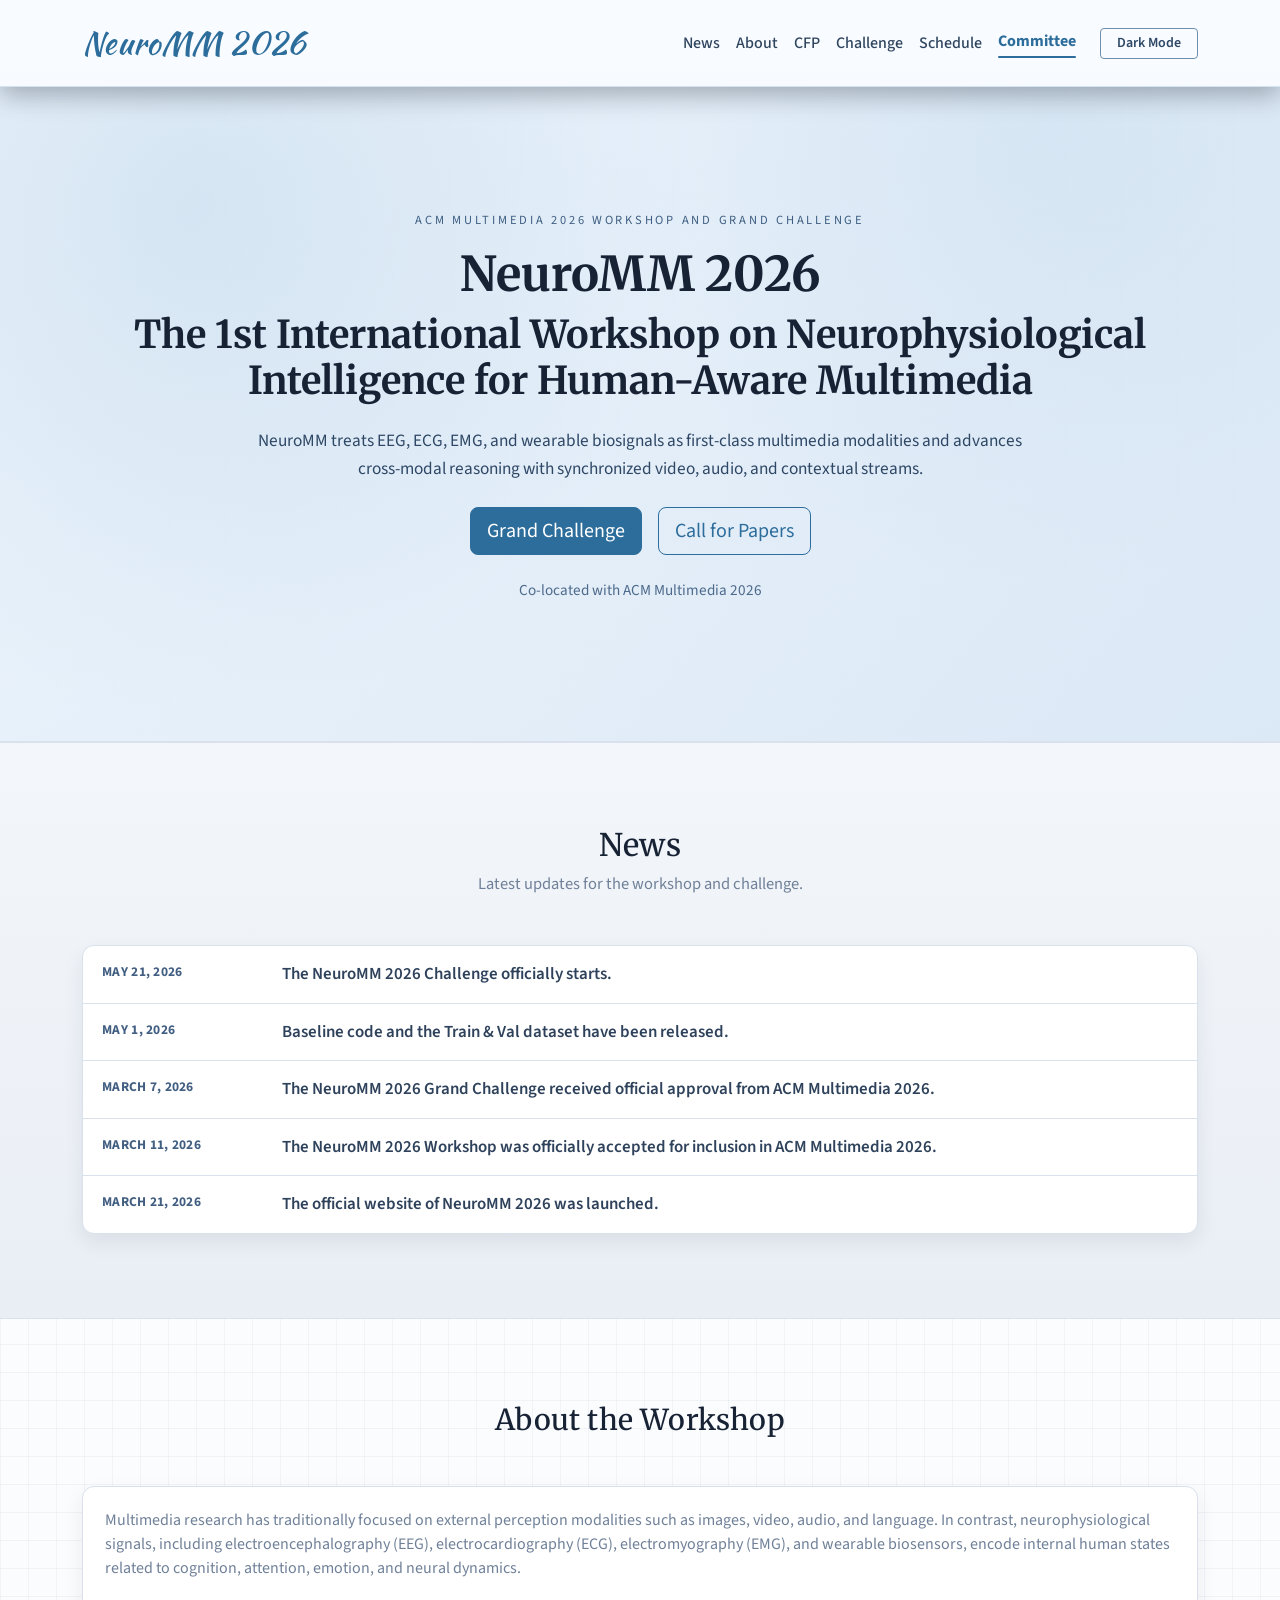
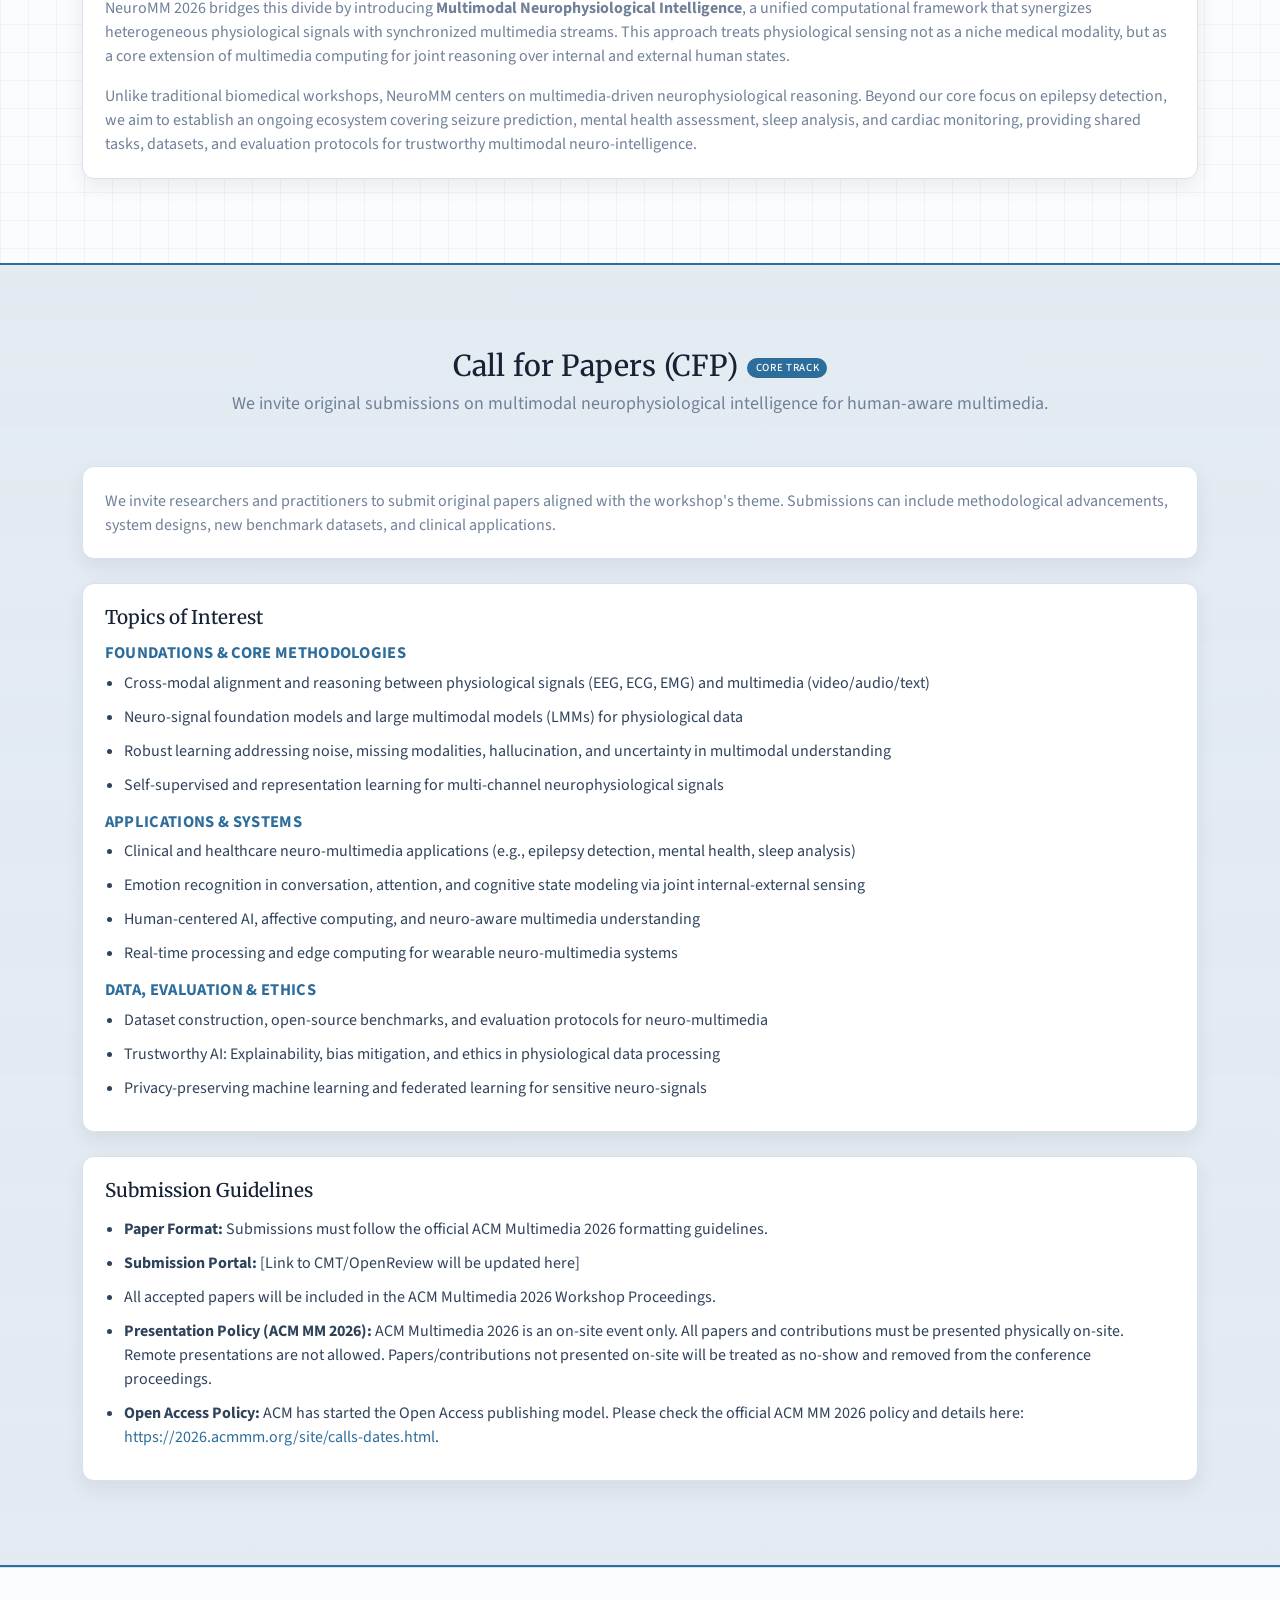
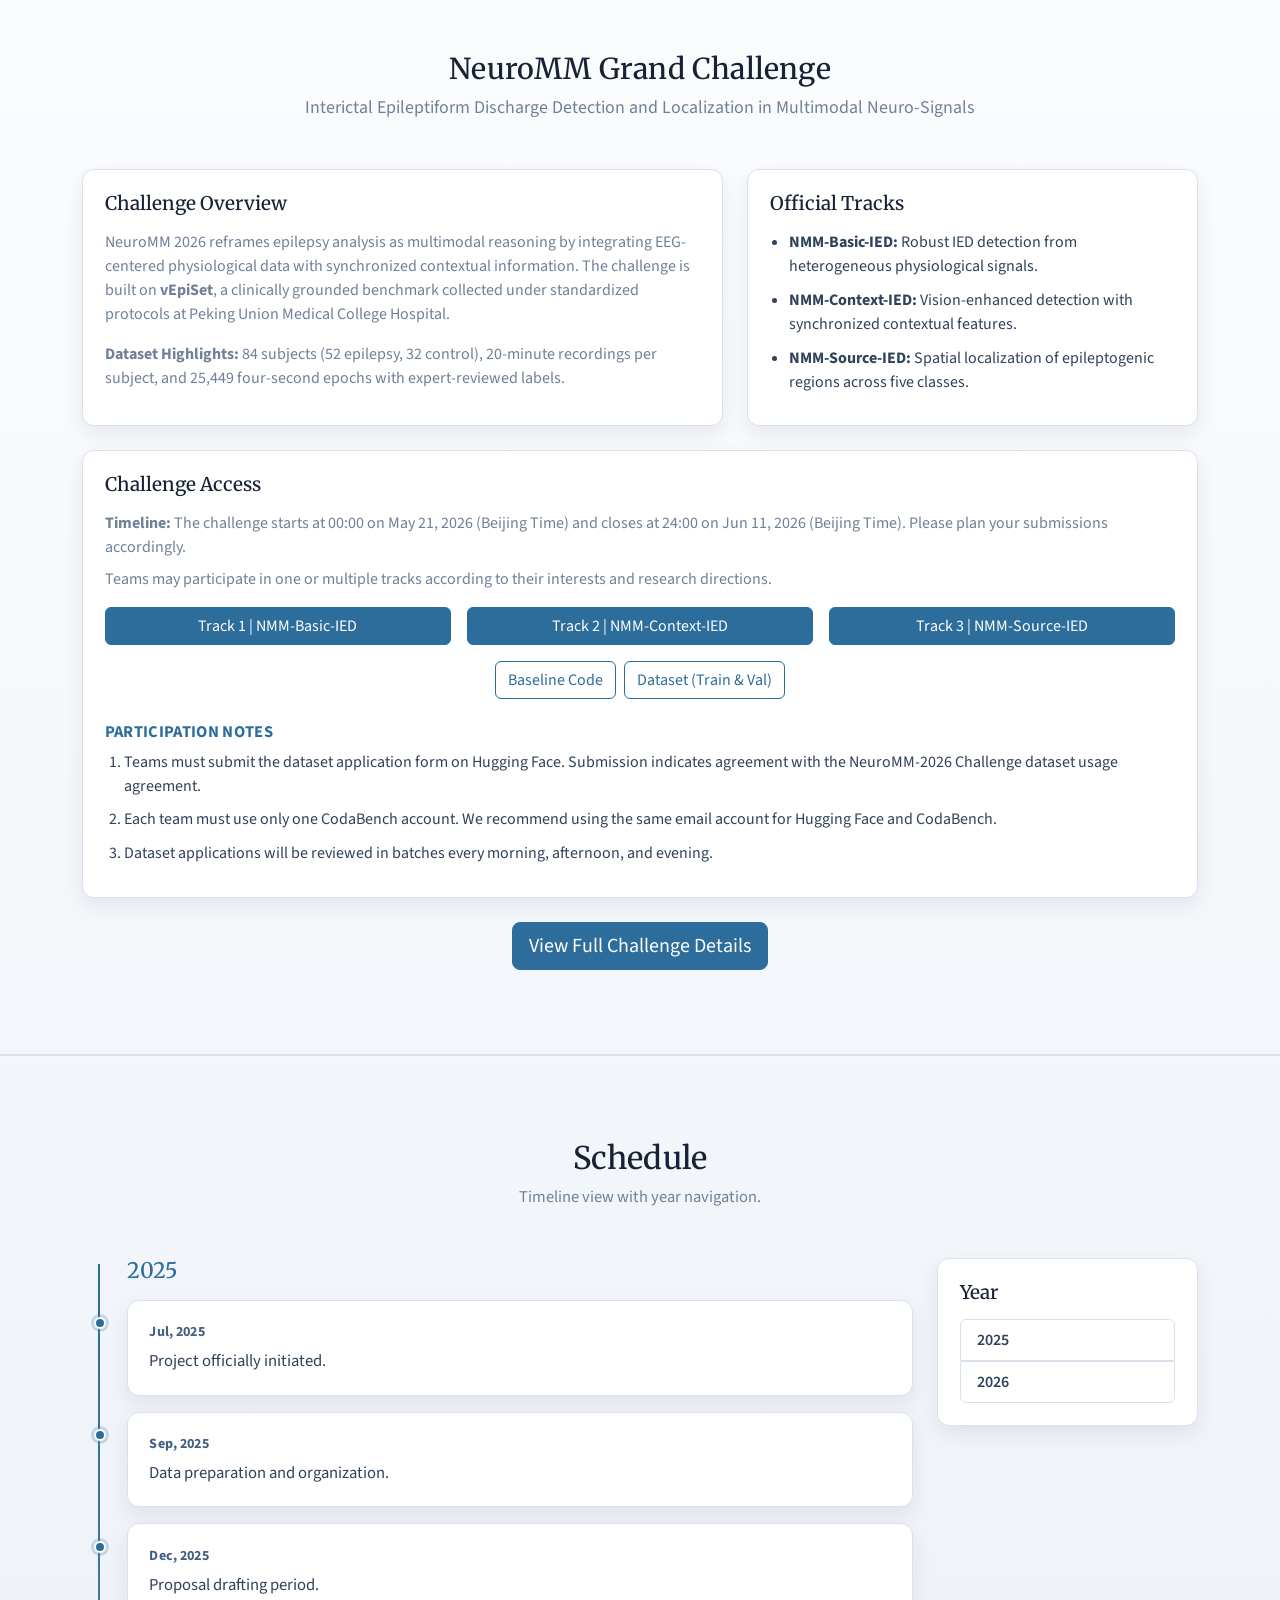
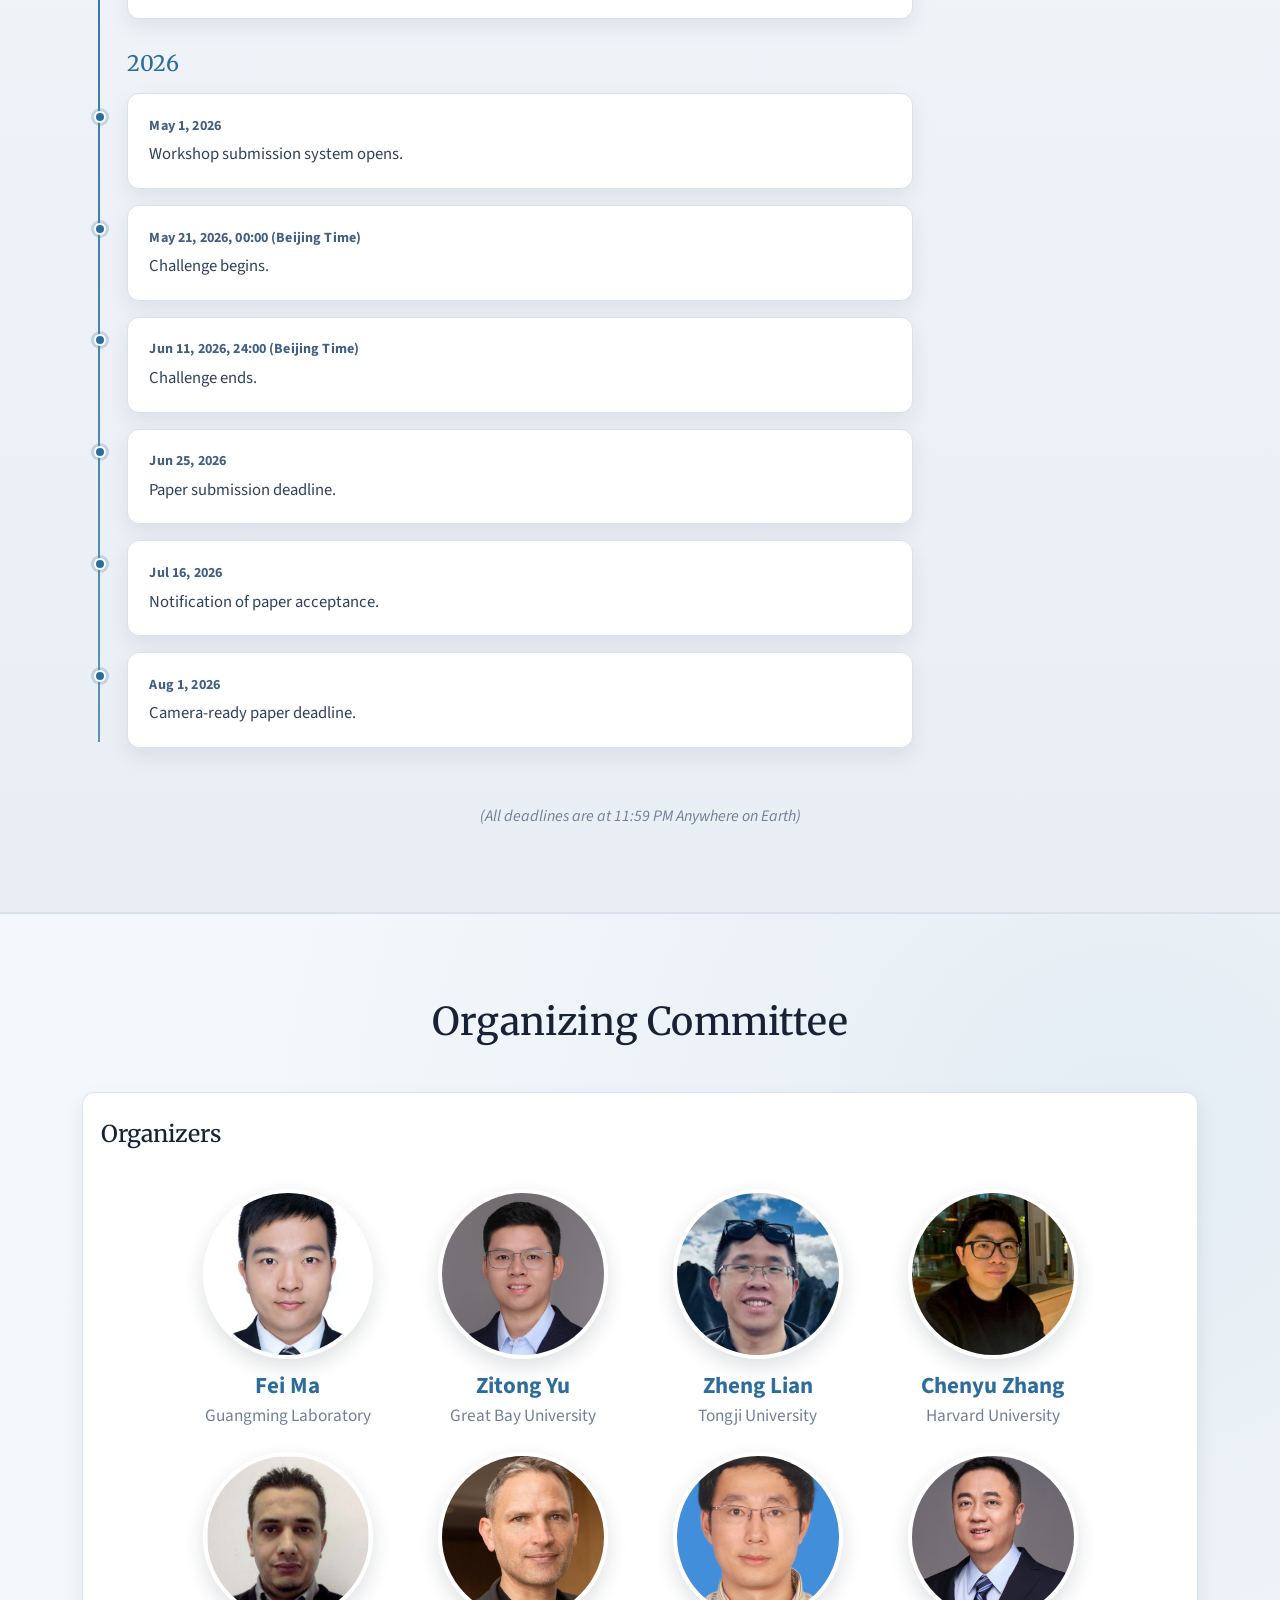
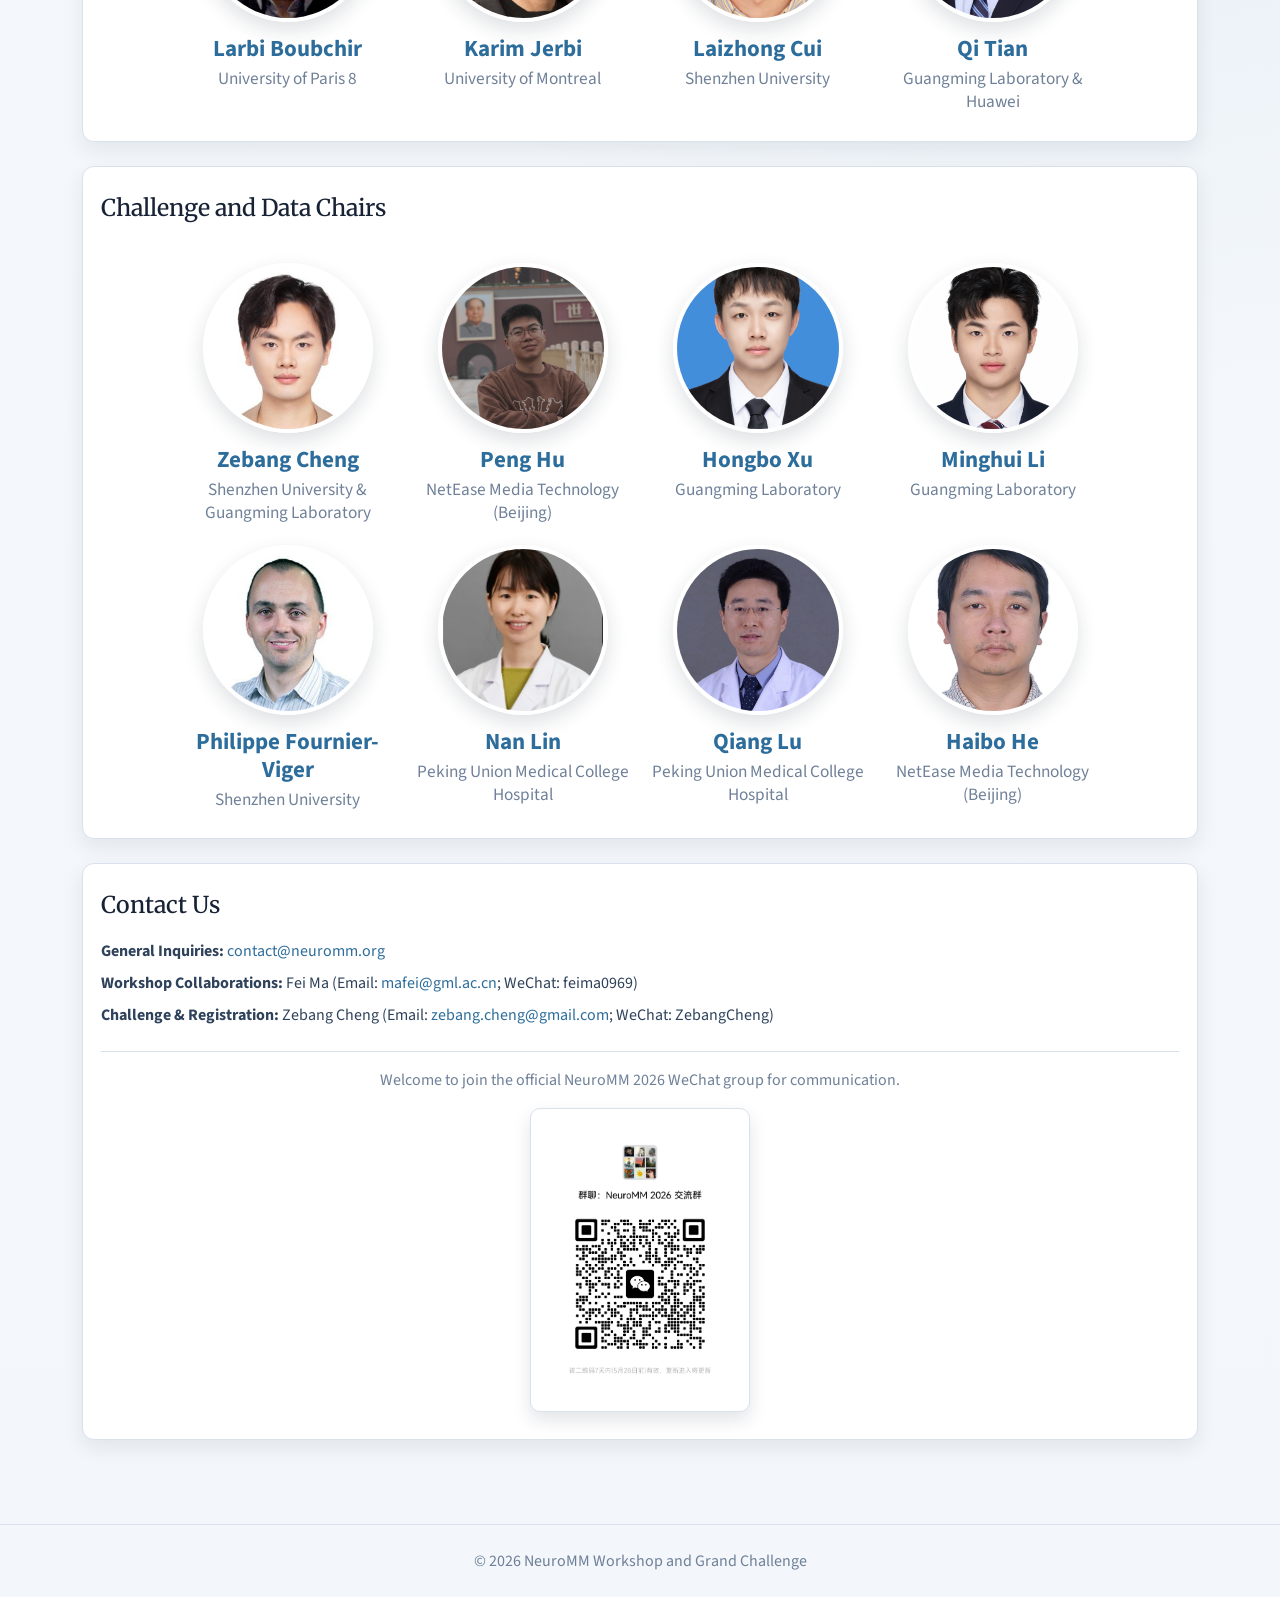
==== commit 705744a3: "challenge start" ====
--- a/index.html
+++ b/index.html
@@ -67,8 +67,12 @@
       <div class="conference-panel p-0 overflow-hidden">
         <ul class="list-group list-group-flush news-list">
           <li class="list-group-item d-flex flex-column flex-md-row gap-2">
-            <span class="news-date">May 8, 2026</span>
-            <span class="news-title">Baseline code and the Train &amp; Val dataset for the NeuroMM 2026 Grand Challenge have been released.</span>
+            <span class="news-date">May 21, 2026</span>
+            <span class="news-title">The NeuroMM 2026 Challenge officially starts.</span>
+          </li>
+          <li class="list-group-item d-flex flex-column flex-md-row gap-2">
+            <span class="news-date">May 1, 2026</span>
+            <span class="news-title">Baseline code and the Train &amp; Val dataset have been released.</span>
           </li>
           <li class="list-group-item d-flex flex-column flex-md-row gap-2">
             <span class="news-date">March 7, 2026</span>
@@ -188,10 +192,39 @@
         </div>
       </div>
 
+      <div class="conference-panel mt-4">
+        <h3 class="panel-title">Challenge Access</h3>
+        <p class="text-muted mb-2">
+          <strong>Timeline:</strong> The challenge starts at 00:00 on May 21, 2026 (Beijing Time) and closes at 24:00 on Jun 11, 2026 (Beijing Time). Please plan your submissions accordingly.
+        </p>
+        <p class="text-muted mb-3">
+          Teams may participate in one or multiple tracks according to their interests and research directions.
+        </p>
+        <div class="row g-3">
+          <div class="col-md-4">
+            <a class="btn hero-btn-primary w-100" href="https://www.codabench.org/competitions/16437/" target="_blank" rel="noopener noreferrer">Track 1 | NMM-Basic-IED</a>
+          </div>
+          <div class="col-md-4">
+            <a class="btn hero-btn-primary w-100" href="https://www.codabench.org/competitions/16444/" target="_blank" rel="noopener noreferrer">Track 2 | NMM-Context-IED</a>
+          </div>
+          <div class="col-md-4">
+            <a class="btn hero-btn-primary w-100" href="https://www.codabench.org/competitions/16445/" target="_blank" rel="noopener noreferrer">Track 3 | NMM-Source-IED</a>
+          </div>
+        </div>
+        <div class="d-flex flex-wrap justify-content-center gap-2 mt-3">
+          <a class="btn hero-btn-secondary" href="https://github.com/NeuroMM-Org/NeuroMM-2026_Baseline" target="_blank" rel="noopener noreferrer">Baseline Code</a>
+          <a class="btn hero-btn-secondary" href="https://huggingface.co/datasets/NeuroMM/NeuroMM-2026" target="_blank" rel="noopener noreferrer">Dataset (Train &amp; Val)</a>
+        </div>
+        <h4 class="topic-group-title mt-4">Participation Notes</h4>
+        <ol class="topic-list mb-0">
+          <li>Teams must submit the dataset application form on Hugging Face. Submission indicates agreement with the NeuroMM-2026 Challenge dataset usage agreement.</li>
+          <li>Each team must use only one CodaBench account. We recommend using the same email account for Hugging Face and CodaBench.</li>
+          <li>Dataset applications will be reviewed in batches every morning, afternoon, and evening.</li>
+        </ol>
+      </div>
+
       <div class="text-center mt-4">
         <a class="btn btn-lg hero-btn-primary" href="./challenge.html">View Full Challenge Details</a>
-        <a class="btn btn-lg hero-btn-secondary ms-lg-2 mt-2 mt-lg-0" href="https://github.com/NeuroMM-Org/NeuroMM-2026_Baseline" target="_blank" rel="noopener noreferrer">Baseline Code</a>
-        <a class="btn btn-lg hero-btn-secondary ms-lg-2 mt-2 mt-lg-0" href="https://huggingface.co/datasets/NeuroMM/NeuroMM-2026" target="_blank" rel="noopener noreferrer">Dataset (Train &amp; Val)</a>
       </div>
     </div>
   </section>
@@ -243,14 +276,14 @@
               <div class="timeline-item">
                 <div class="timeline-dot"></div>
                 <div class="conference-panel timeline-card">
-                  <p class="timeline-date">May 21, 2026</p>
+                  <p class="timeline-date">May 21, 2026, 00:00 (Beijing Time)</p>
                   <p class="mb-0">Challenge begins.</p>
                 </div>
               </div>
               <div class="timeline-item">
                 <div class="timeline-dot"></div>
                 <div class="conference-panel timeline-card">
-                  <p class="timeline-date">Jun 11, 2026</p>
+                  <p class="timeline-date">Jun 11, 2026, 24:00 (Beijing Time)</p>
                   <p class="mb-0">Challenge ends.</p>
                 </div>
               </div>
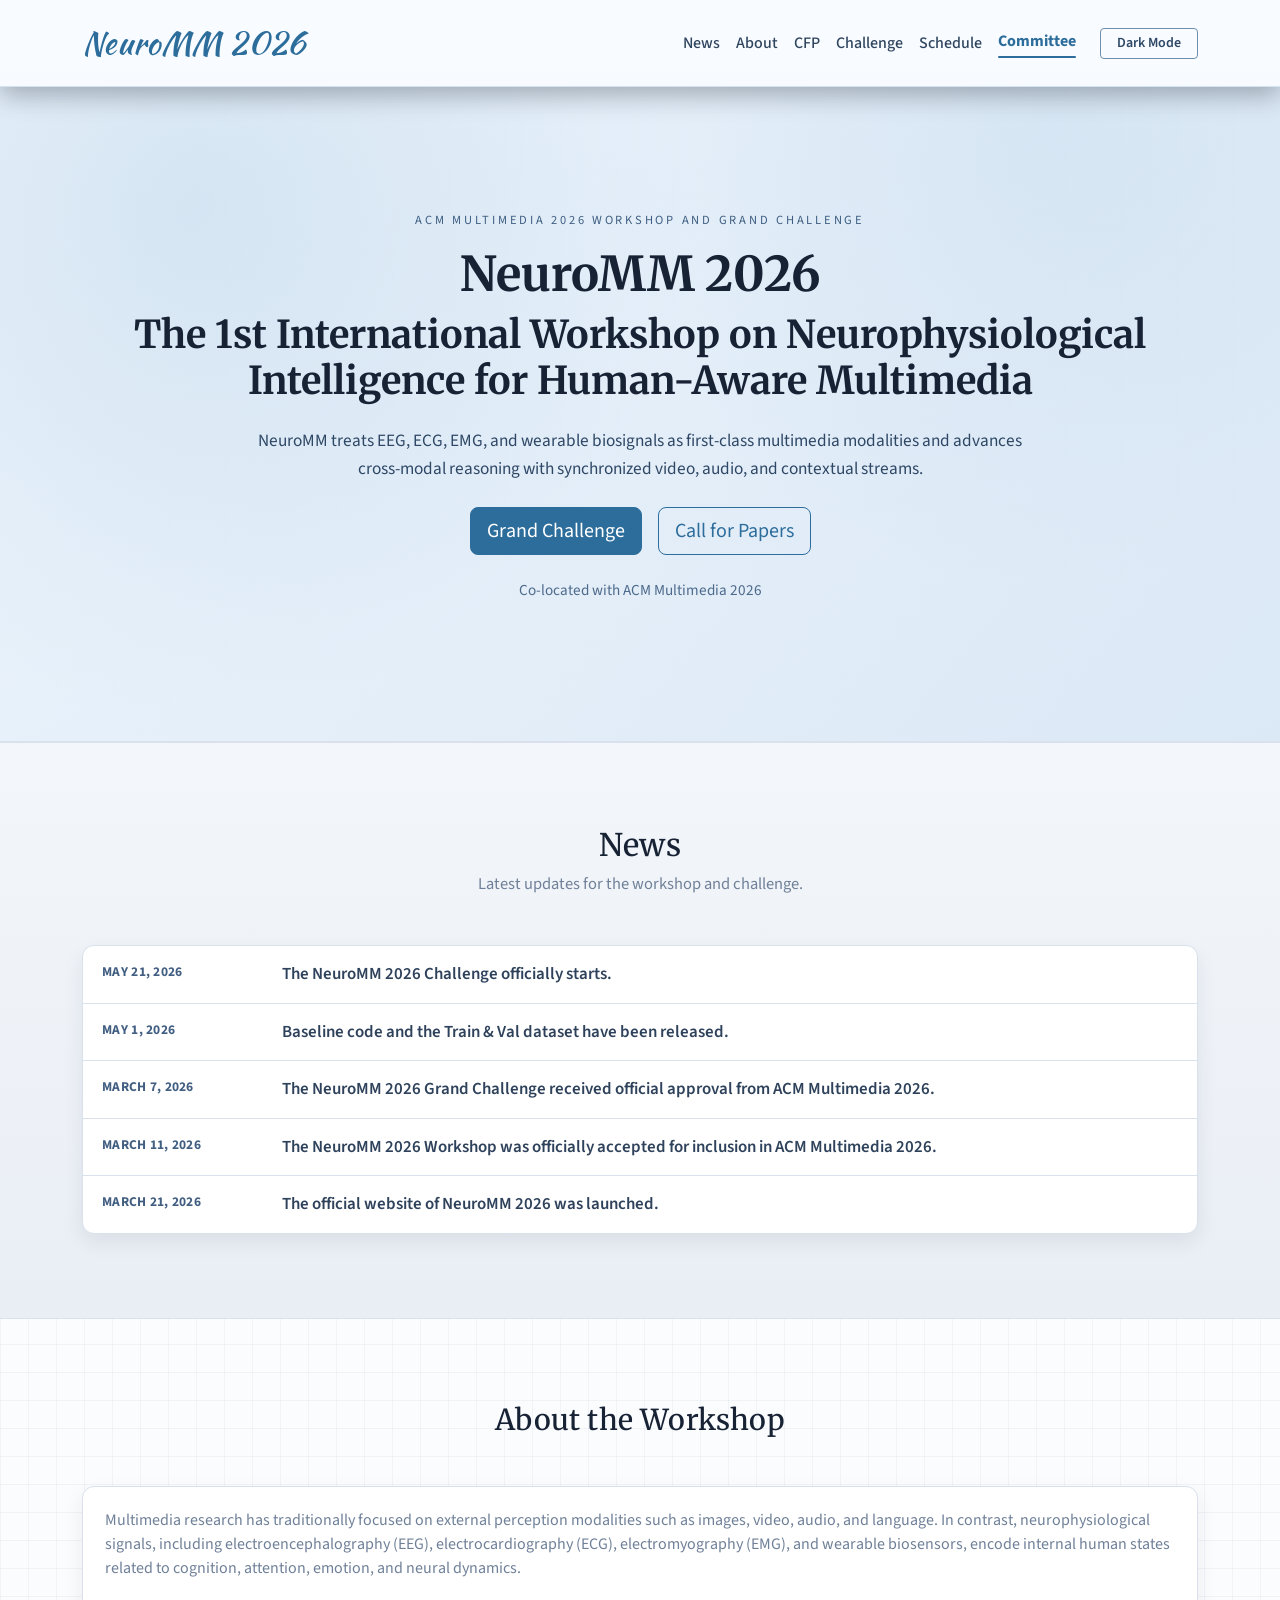
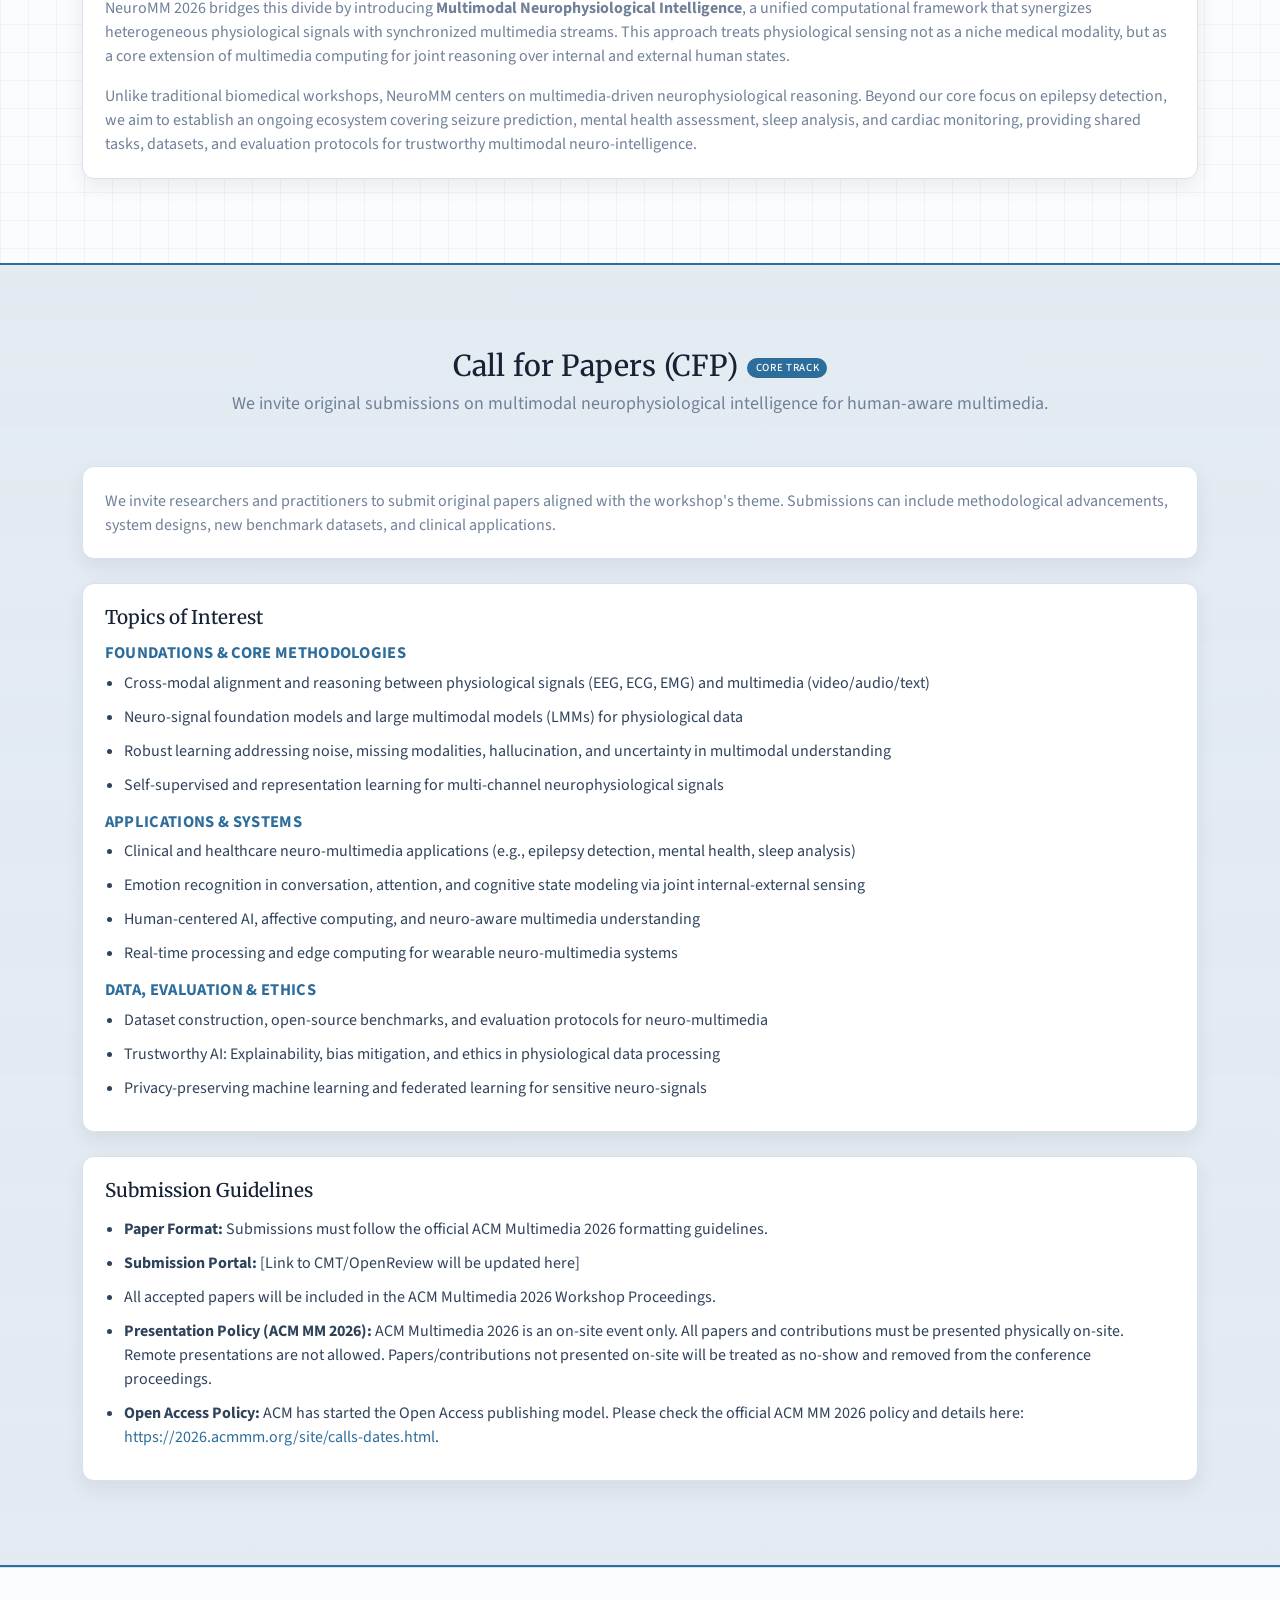
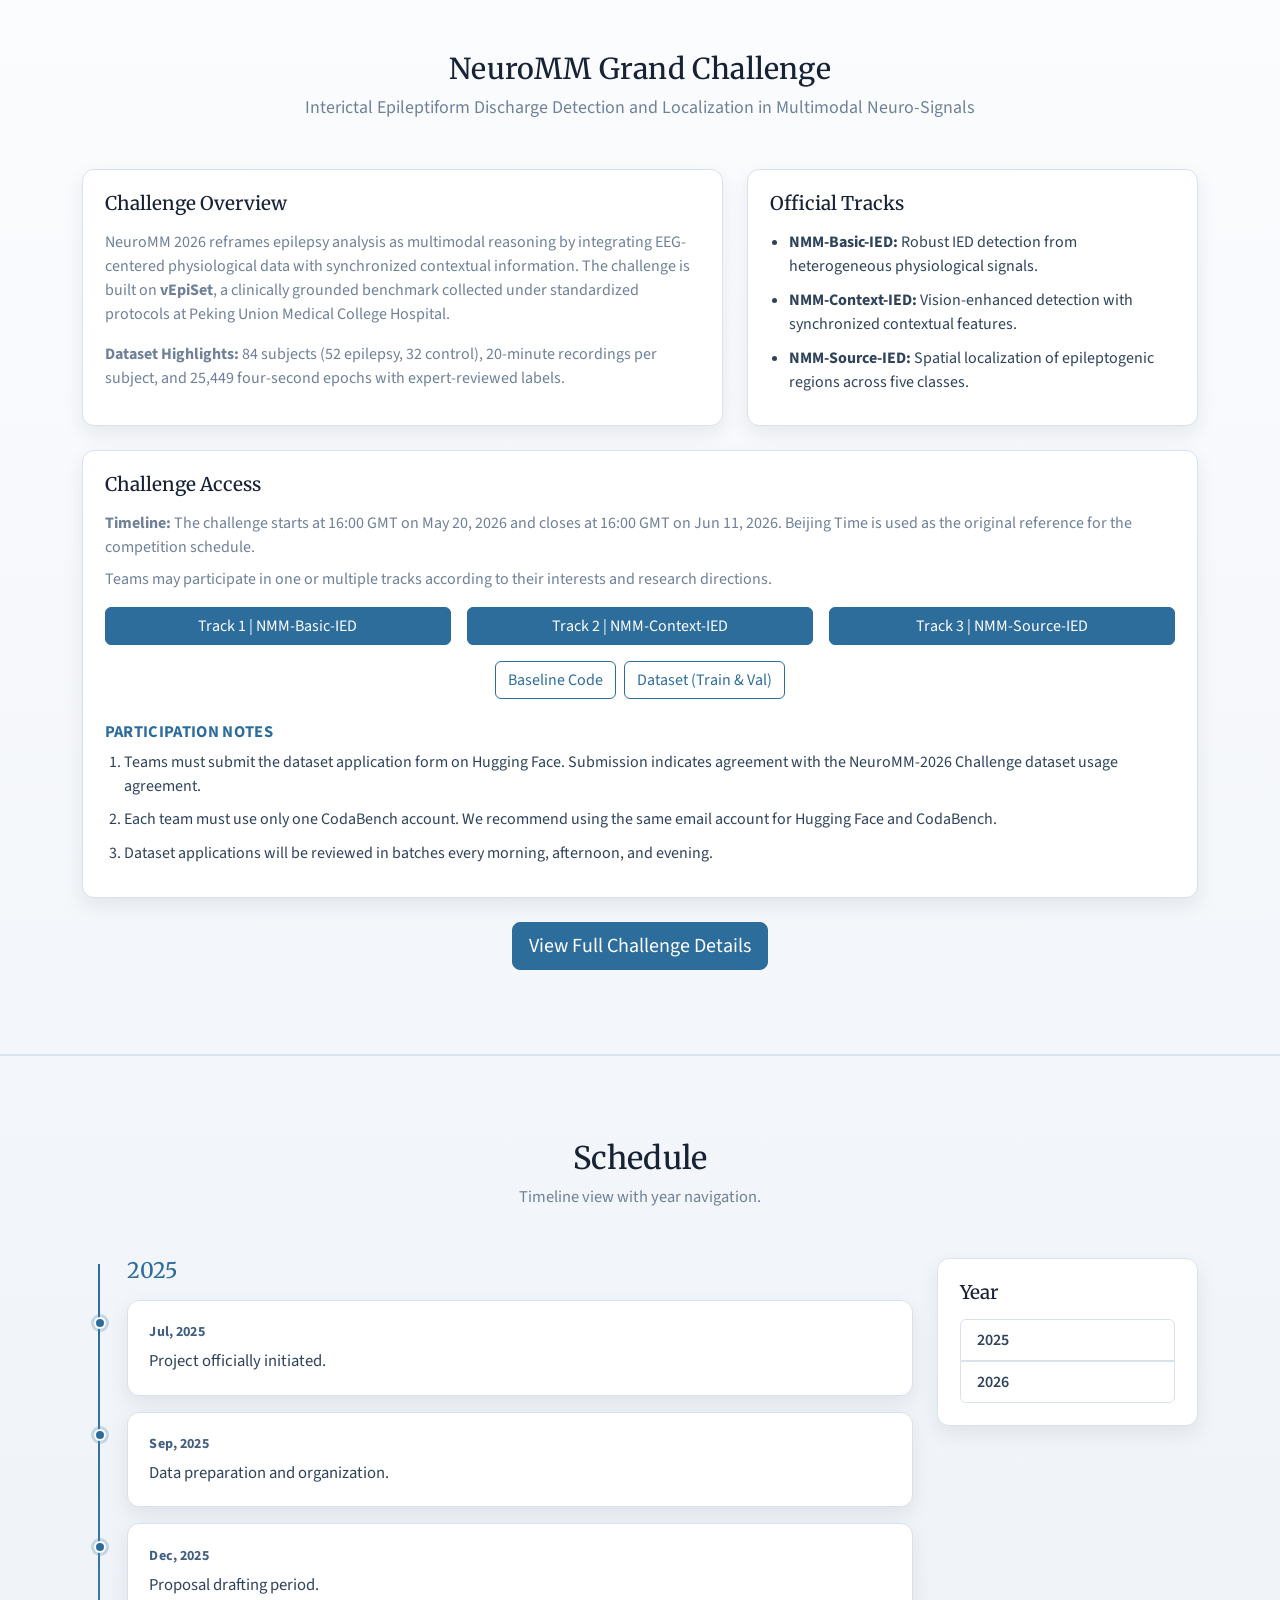
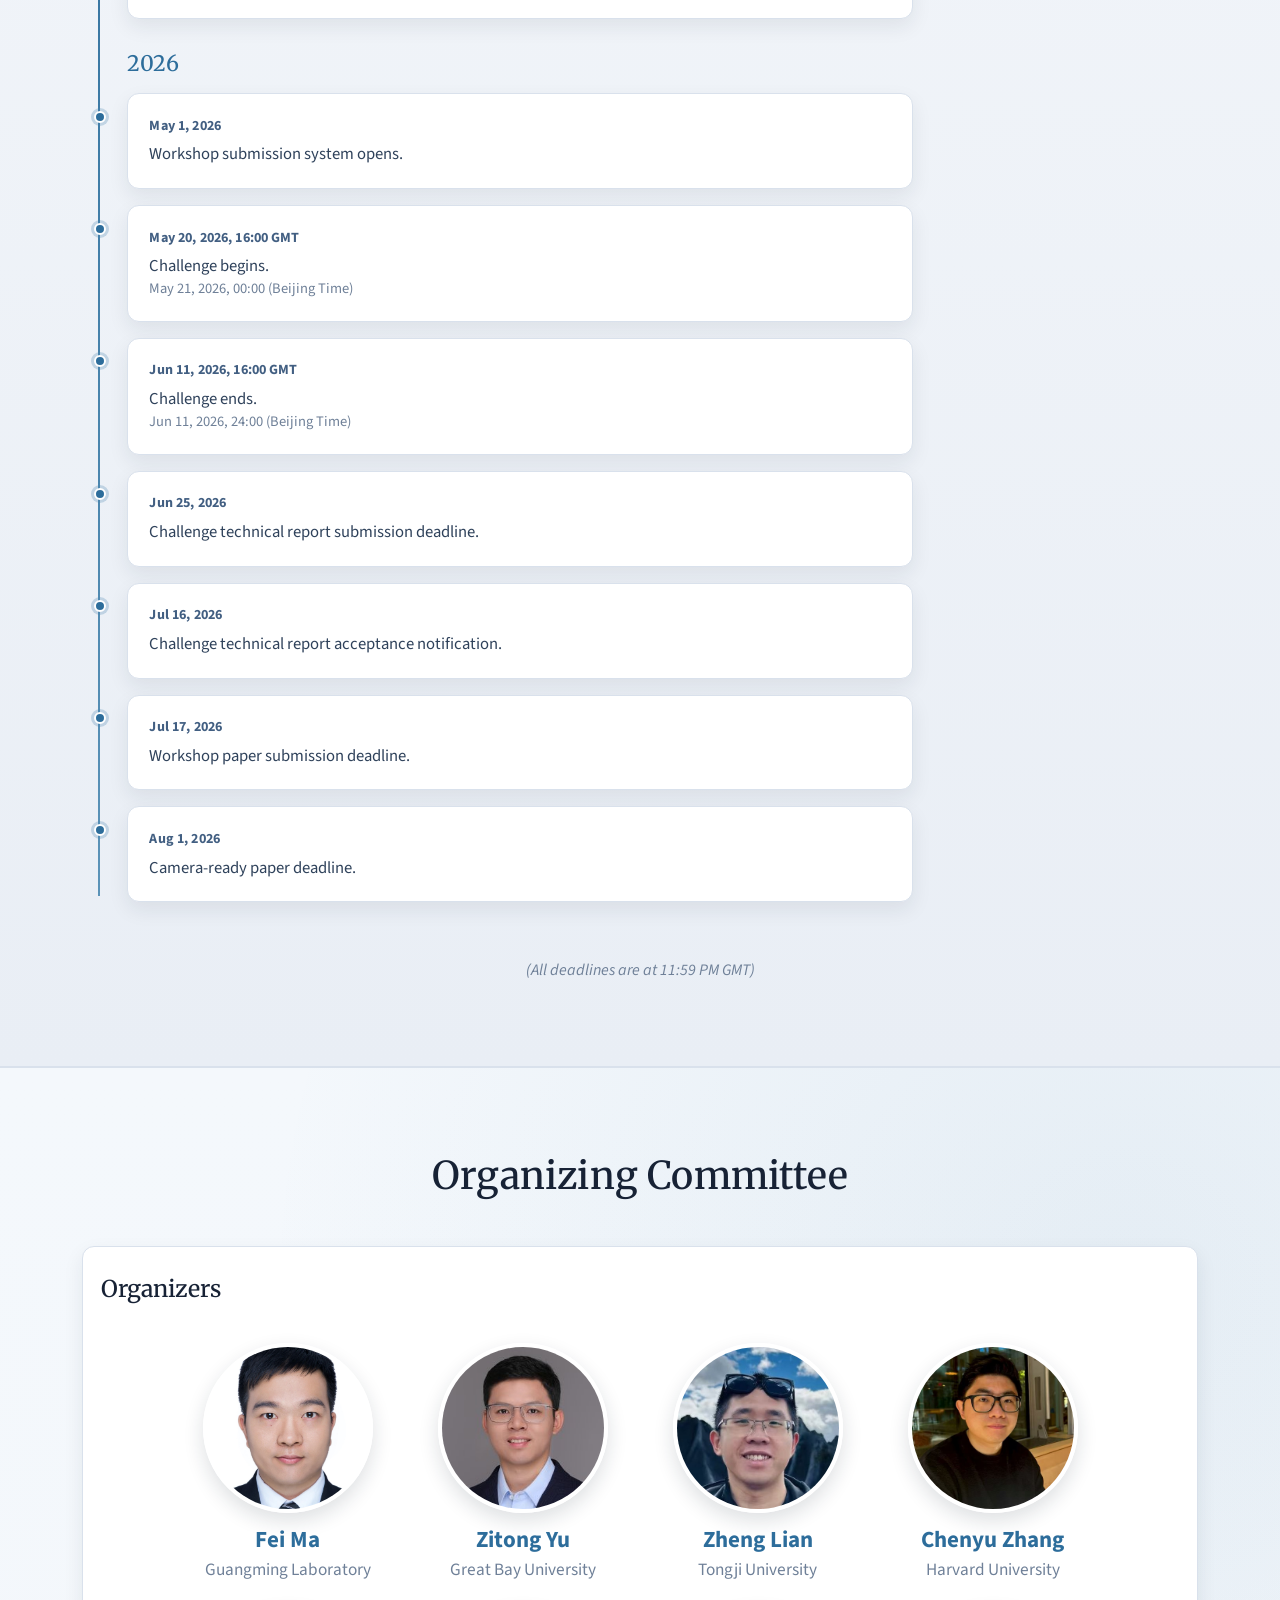
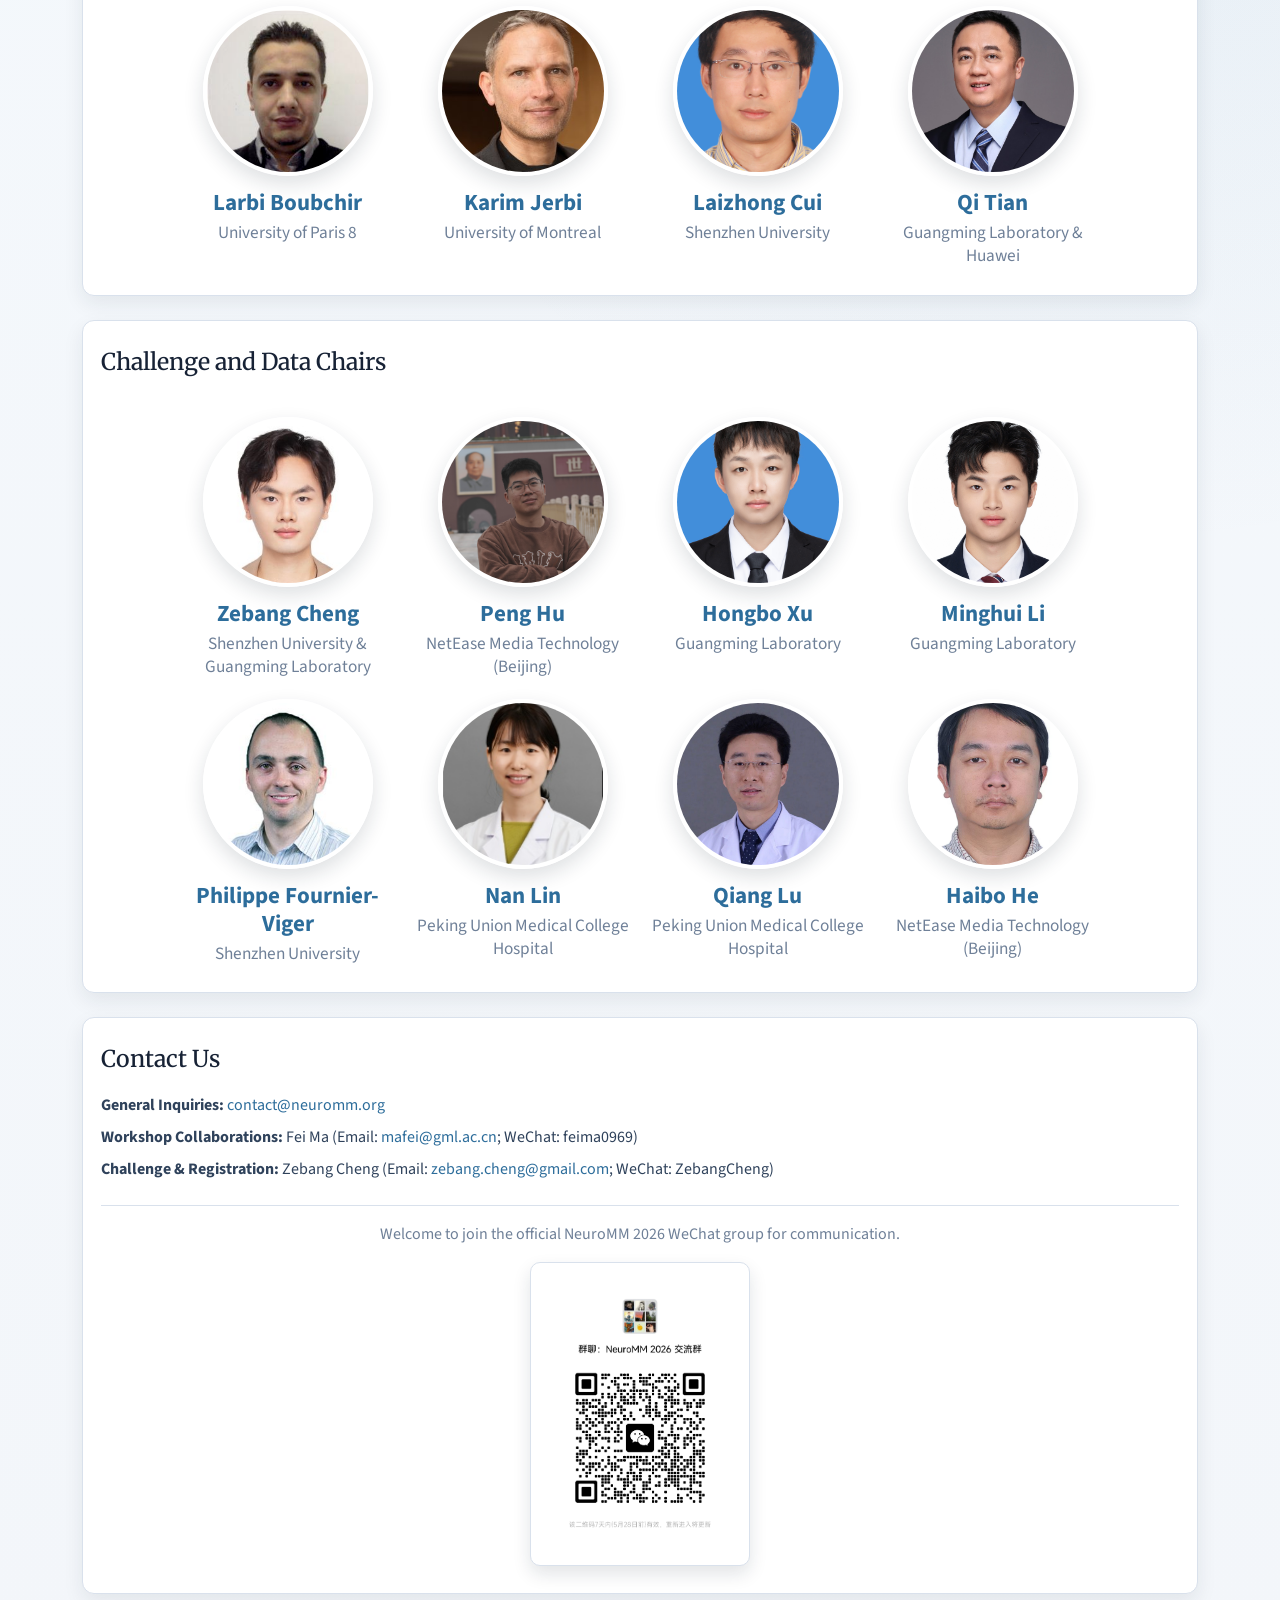
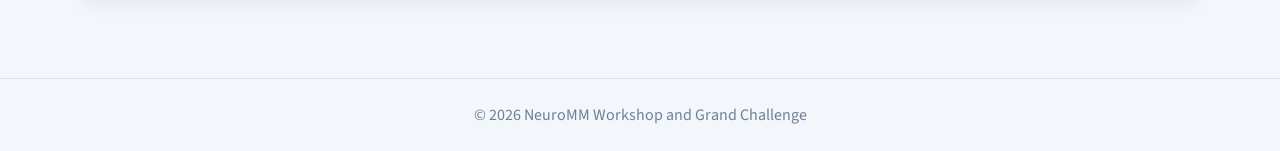
==== commit ce78b2d4: "0525" ====
--- a/index.html
+++ b/index.html
@@ -195,7 +195,7 @@
       <div class="conference-panel mt-4">
         <h3 class="panel-title">Challenge Access</h3>
         <p class="text-muted mb-2">
-          <strong>Timeline:</strong> The challenge starts at 00:00 on May 21, 2026 (Beijing Time) and closes at 24:00 on Jun 11, 2026 (Beijing Time). Please plan your submissions accordingly.
+          <strong>Timeline:</strong> The challenge starts at 16:00 GMT on May 20, 2026 and closes at 16:00 GMT on Jun 11, 2026. Beijing Time is used as the original reference for the competition schedule.
         </p>
         <p class="text-muted mb-3">
           Teams may participate in one or multiple tracks according to their interests and research directions.
@@ -276,29 +276,36 @@
               <div class="timeline-item">
                 <div class="timeline-dot"></div>
                 <div class="conference-panel timeline-card">
-                  <p class="timeline-date">May 21, 2026, 00:00 (Beijing Time)</p>
-                  <p class="mb-0">Challenge begins.</p>
-                </div>
-              </div>
-              <div class="timeline-item">
-                <div class="timeline-dot"></div>
-                <div class="conference-panel timeline-card">
-                  <p class="timeline-date">Jun 11, 2026, 24:00 (Beijing Time)</p>
-                  <p class="mb-0">Challenge ends.</p>
+                  <p class="timeline-date">May 20, 2026, 16:00 GMT</p>
+                  <p class="mb-0">Challenge begins. <span class="text-muted small d-block">May 21, 2026, 00:00 (Beijing Time)</span></p>
+                </div>
+              </div>
+              <div class="timeline-item">
+                <div class="timeline-dot"></div>
+                <div class="conference-panel timeline-card">
+                  <p class="timeline-date">Jun 11, 2026, 16:00 GMT</p>
+                  <p class="mb-0">Challenge ends. <span class="text-muted small d-block">Jun 11, 2026, 24:00 (Beijing Time)</span></p>
                 </div>
               </div>
               <div class="timeline-item">
                 <div class="timeline-dot"></div>
                 <div class="conference-panel timeline-card">
                   <p class="timeline-date">Jun 25, 2026</p>
-                  <p class="mb-0">Paper submission deadline.</p>
+                  <p class="mb-0">Challenge technical report submission deadline.</p>
                 </div>
               </div>
               <div class="timeline-item">
                 <div class="timeline-dot"></div>
                 <div class="conference-panel timeline-card">
                   <p class="timeline-date">Jul 16, 2026</p>
-                  <p class="mb-0">Notification of paper acceptance.</p>
+                  <p class="mb-0">Challenge technical report acceptance notification.</p>
+                </div>
+              </div>
+              <div class="timeline-item">
+                <div class="timeline-dot"></div>
+                <div class="conference-panel timeline-card">
+                  <p class="timeline-date">Jul 17, 2026</p>
+                  <p class="mb-0">Workshop paper submission deadline.</p>
                 </div>
               </div>
               <div class="timeline-item">
@@ -324,7 +331,7 @@
           </div>
         </div>
       </div>
-      <p class="text-center text-muted mt-4 mb-0"><em>(All deadlines are at 11:59 PM Anywhere on Earth)</em></p>
+      <p class="text-center text-muted mt-4 mb-0"><em>(All deadlines are at 11:59 PM GMT)</em></p>
     </div>
   </section>
 
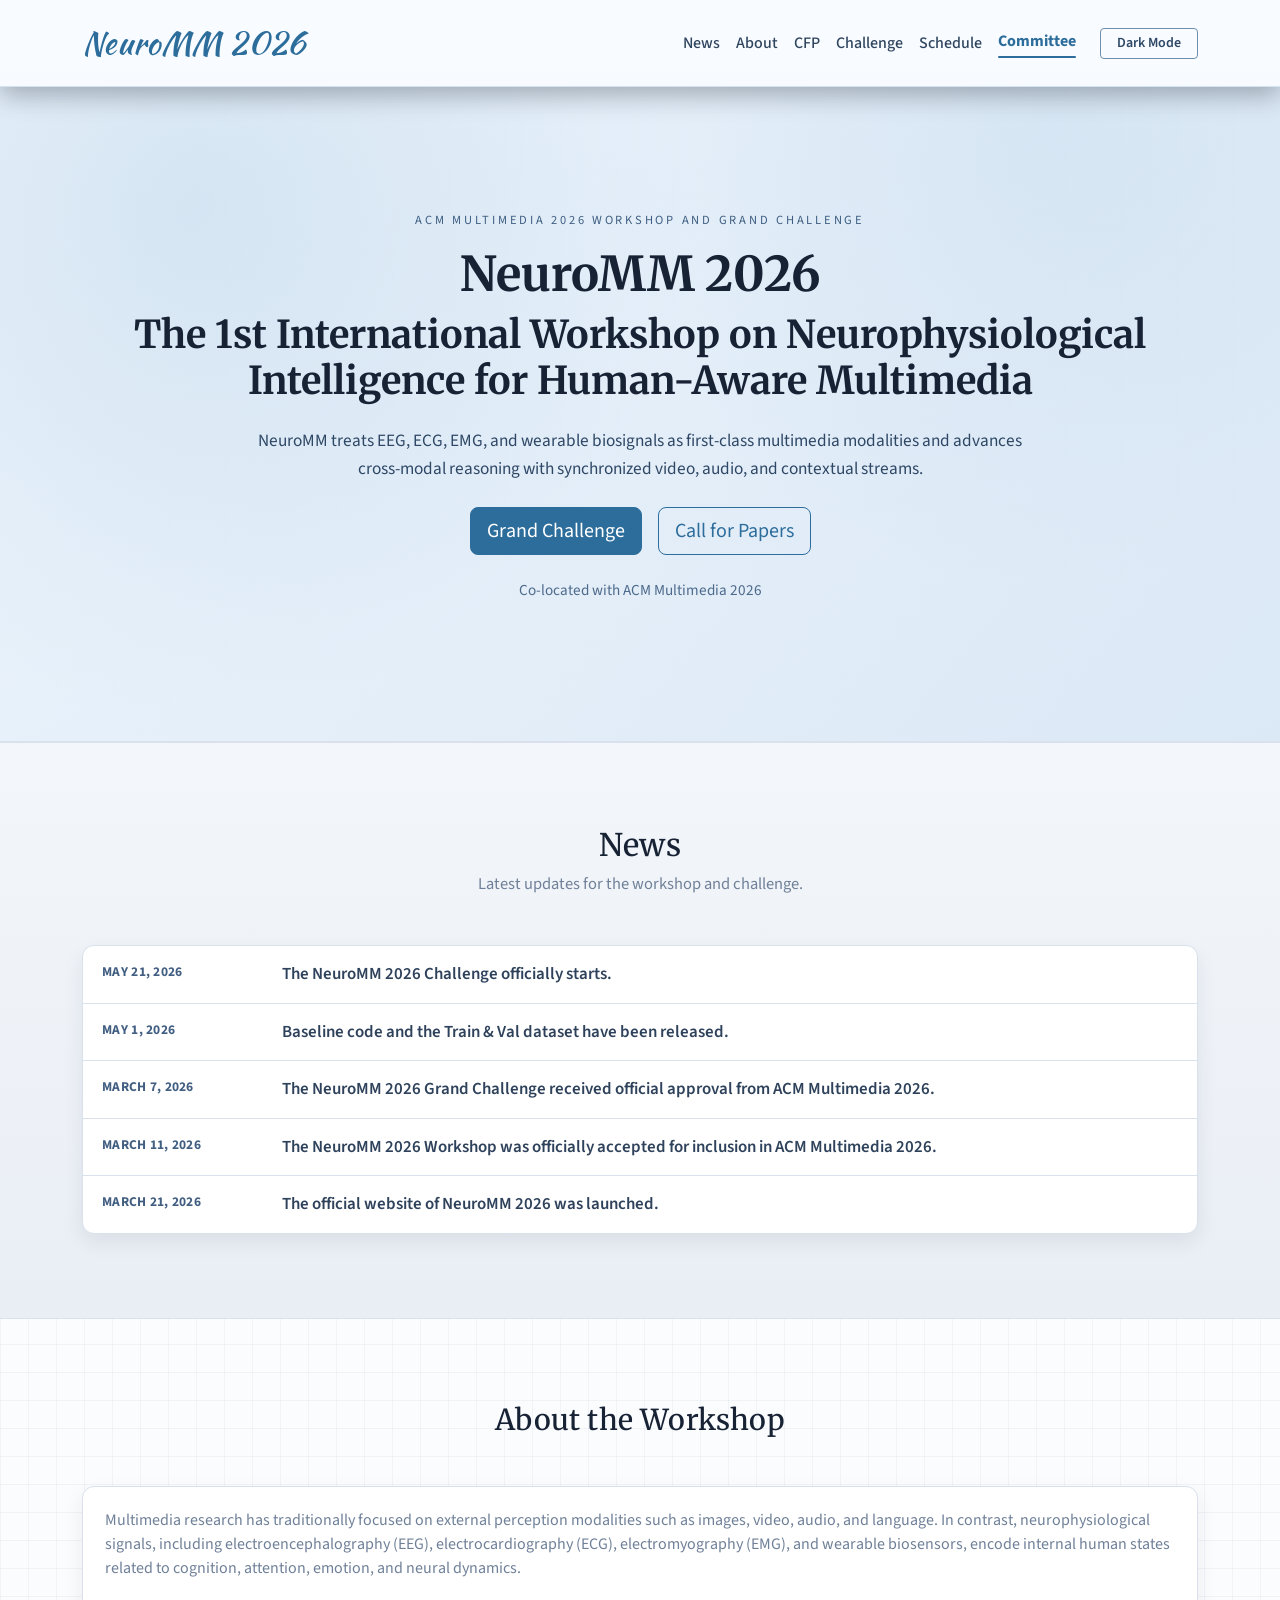
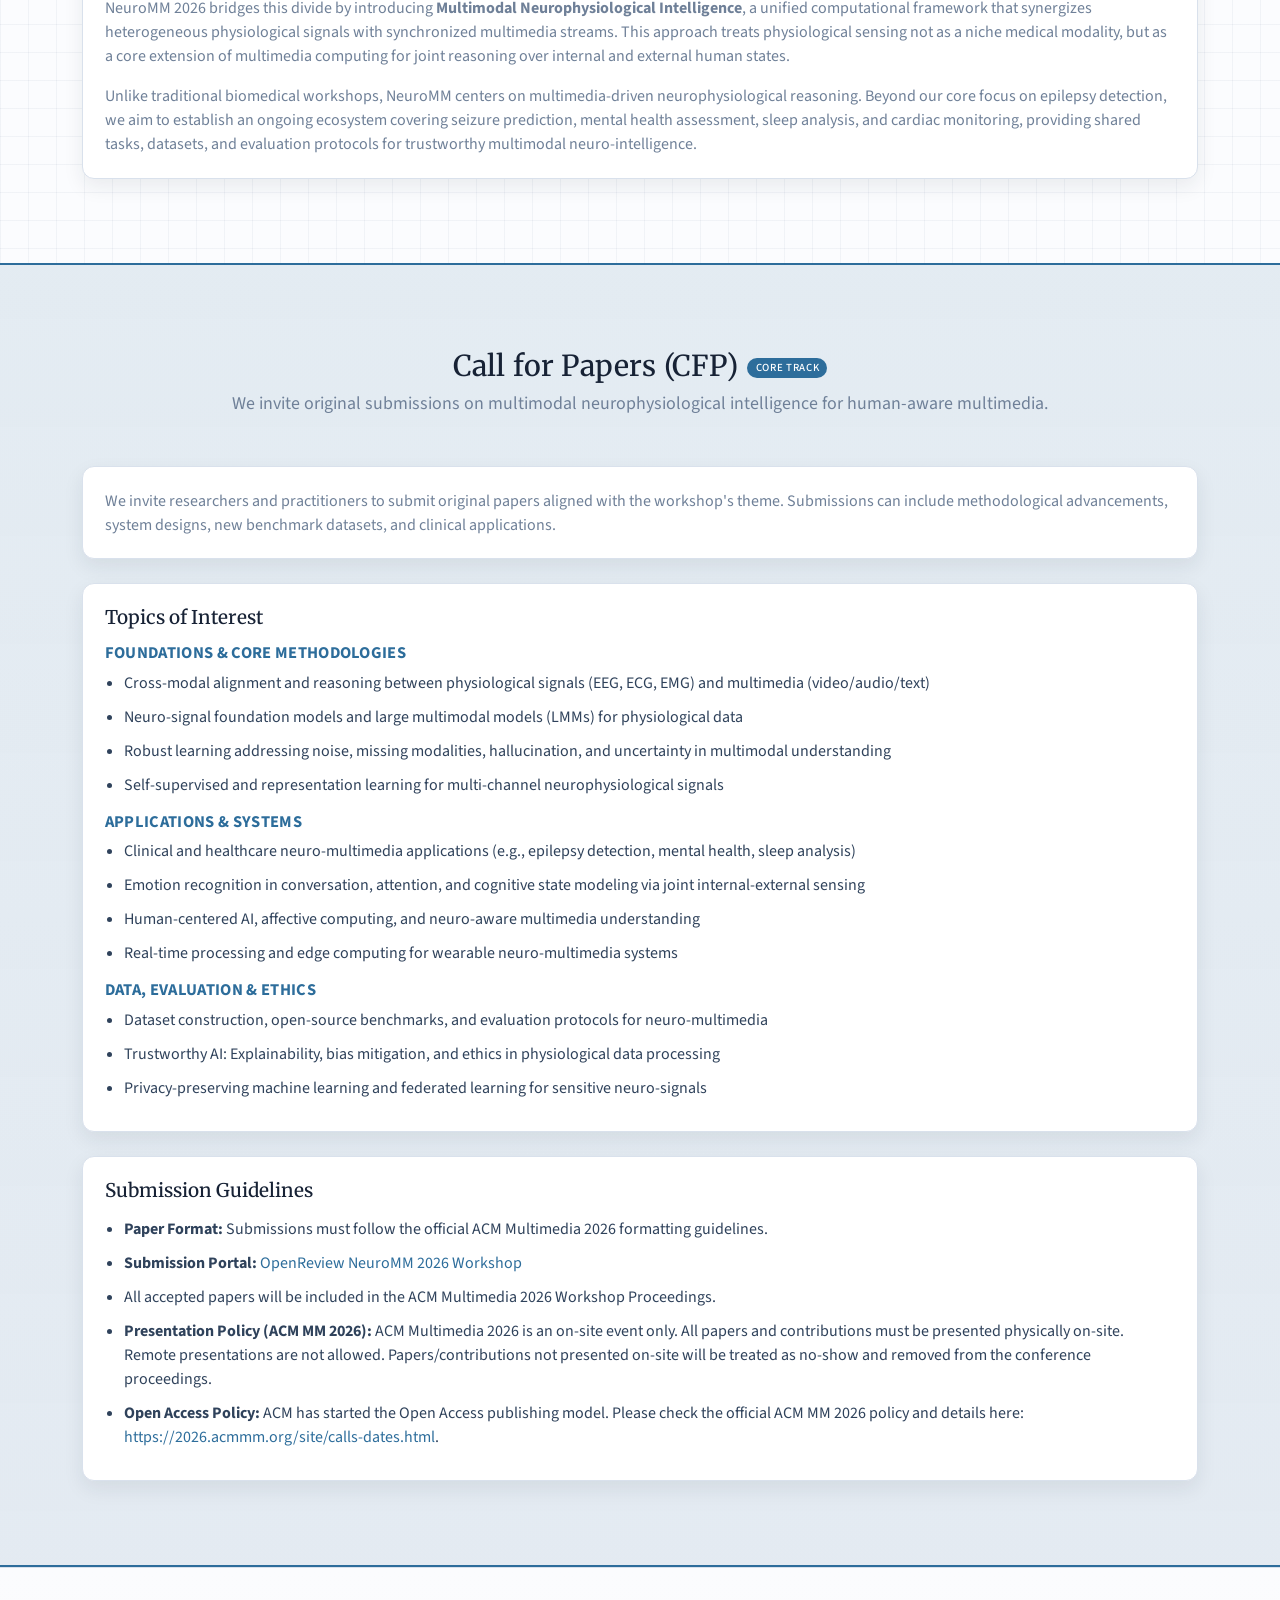
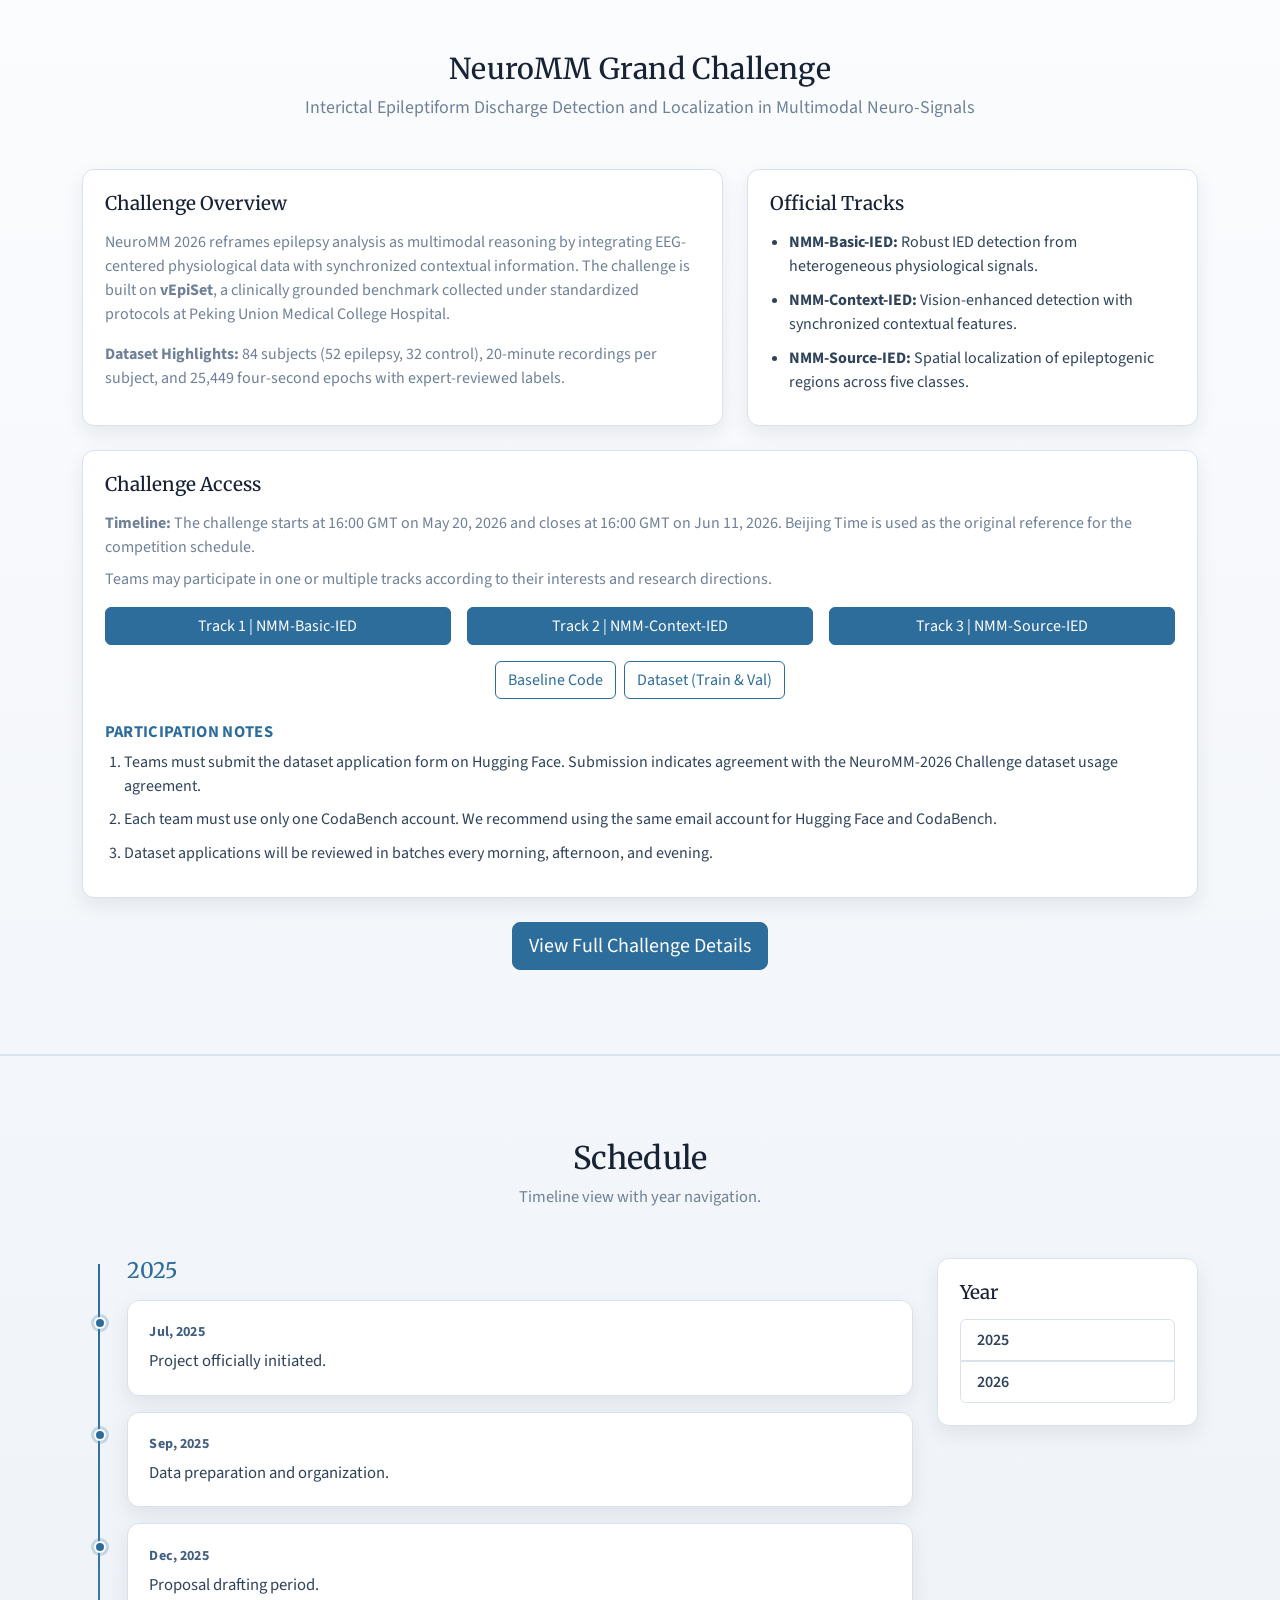
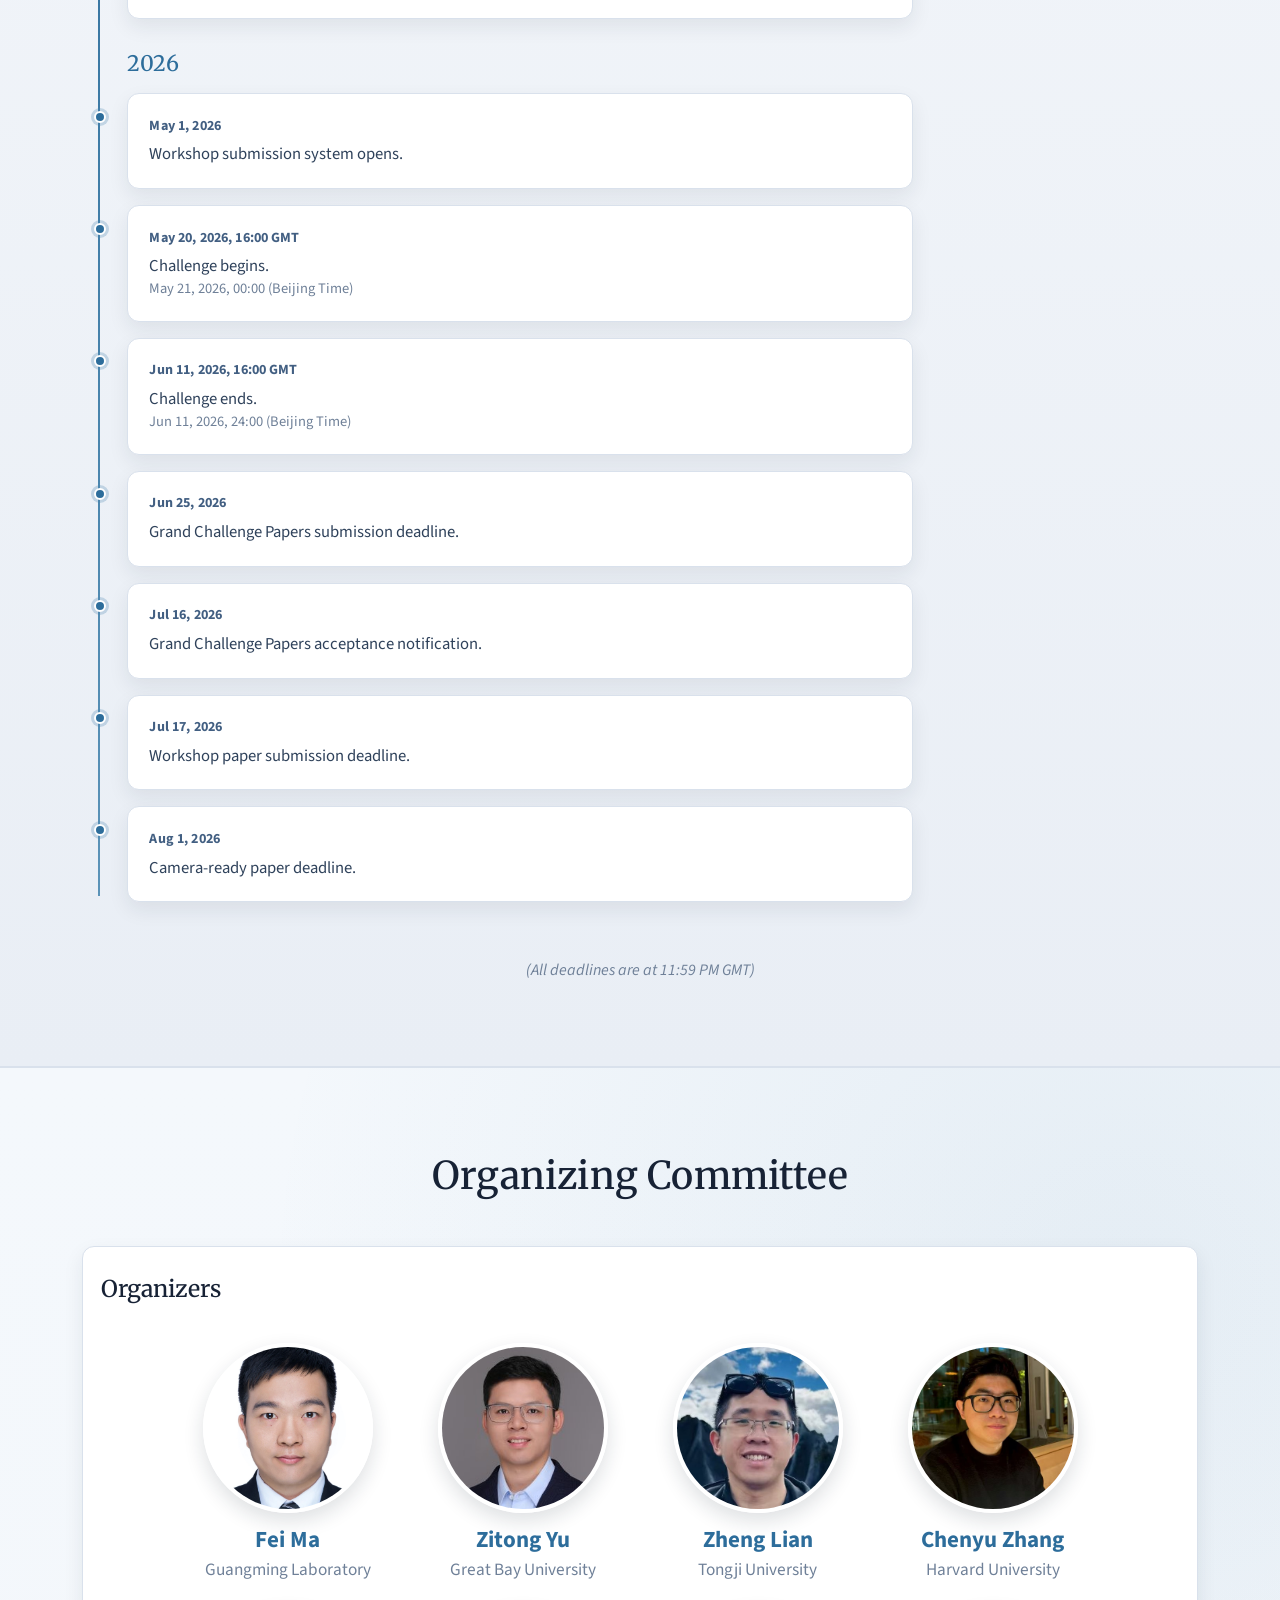
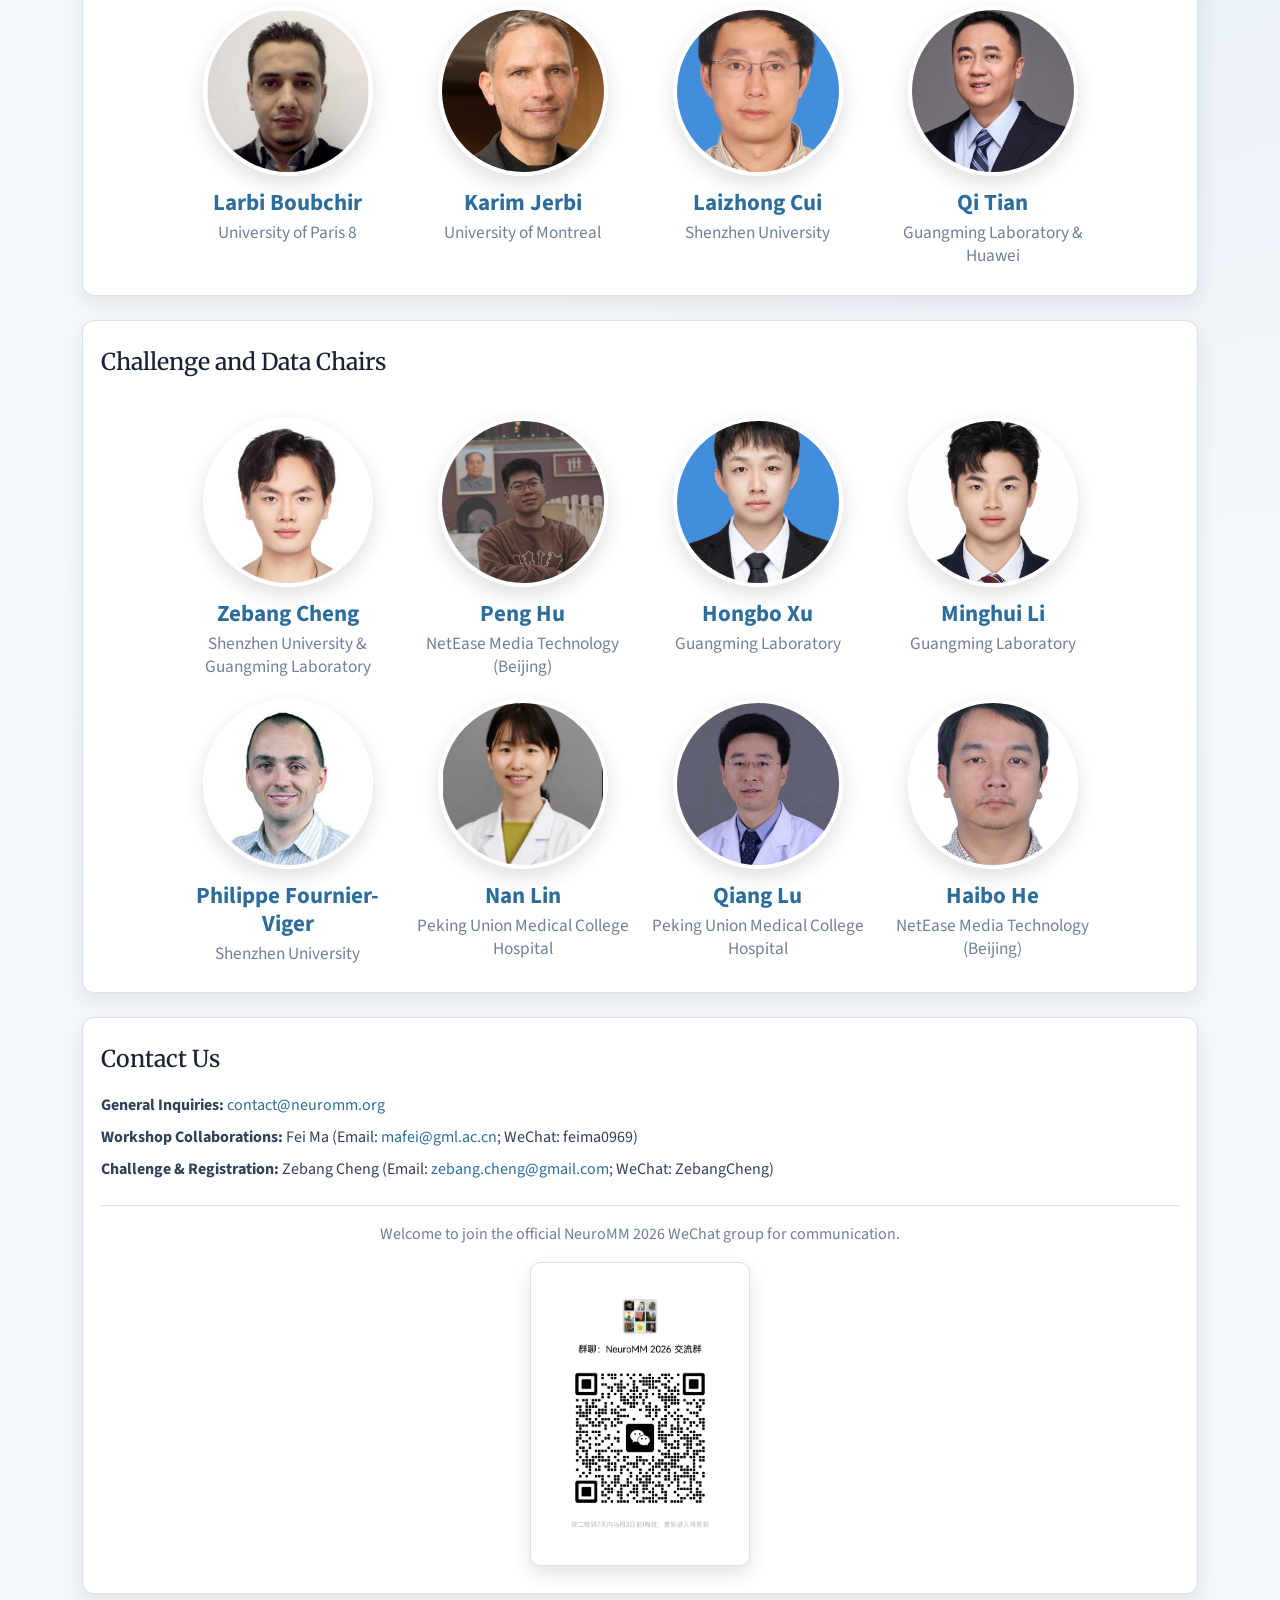
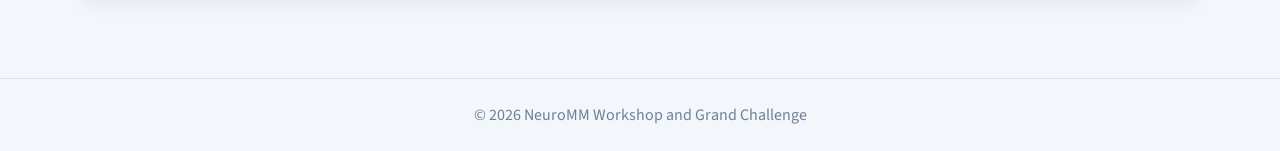
==== commit 1574ae3c: "award" ====
--- a/index.html
+++ b/index.html
@@ -152,7 +152,7 @@
         <h3 class="panel-title">Submission Guidelines</h3>
         <ul class="topic-list mb-0">
           <li><strong>Paper Format:</strong> Submissions must follow the official ACM Multimedia 2026 formatting guidelines.</li>
-          <li><strong>Submission Portal:</strong> [Link to CMT/OpenReview will be updated here]</li>
+          <li><strong>Submission Portal:</strong> <a href="https://openreview.net/group?id=acmmm.org/ACMMM/2026/Workshop/NeuroMM" target="_blank" rel="noopener noreferrer">OpenReview NeuroMM 2026 Workshop</a></li>
           <li>All accepted papers will be included in the ACM Multimedia 2026 Workshop Proceedings.</li>
           <li><strong>Presentation Policy (ACM MM 2026):</strong> ACM Multimedia 2026 is an on-site event only. All papers and contributions must be presented physically on-site. Remote presentations are not allowed. Papers/contributions not presented on-site will be treated as no-show and removed from the conference proceedings.</li>
           <li><strong>Open Access Policy:</strong> ACM has started the Open Access publishing model. Please check the official ACM MM 2026 policy and details here: <a href="https://2026.acmmm.org/site/calls-dates.html" target="_blank" rel="noopener noreferrer">https://2026.acmmm.org/site/calls-dates.html</a>.</li>
@@ -291,14 +291,14 @@
                 <div class="timeline-dot"></div>
                 <div class="conference-panel timeline-card">
                   <p class="timeline-date">Jun 25, 2026</p>
-                  <p class="mb-0">Challenge technical report submission deadline.</p>
+                  <p class="mb-0">Grand Challenge Papers submission deadline.</p>
                 </div>
               </div>
               <div class="timeline-item">
                 <div class="timeline-dot"></div>
                 <div class="conference-panel timeline-card">
                   <p class="timeline-date">Jul 16, 2026</p>
-                  <p class="mb-0">Challenge technical report acceptance notification.</p>
+                  <p class="mb-0">Grand Challenge Papers acceptance notification.</p>
                 </div>
               </div>
               <div class="timeline-item">
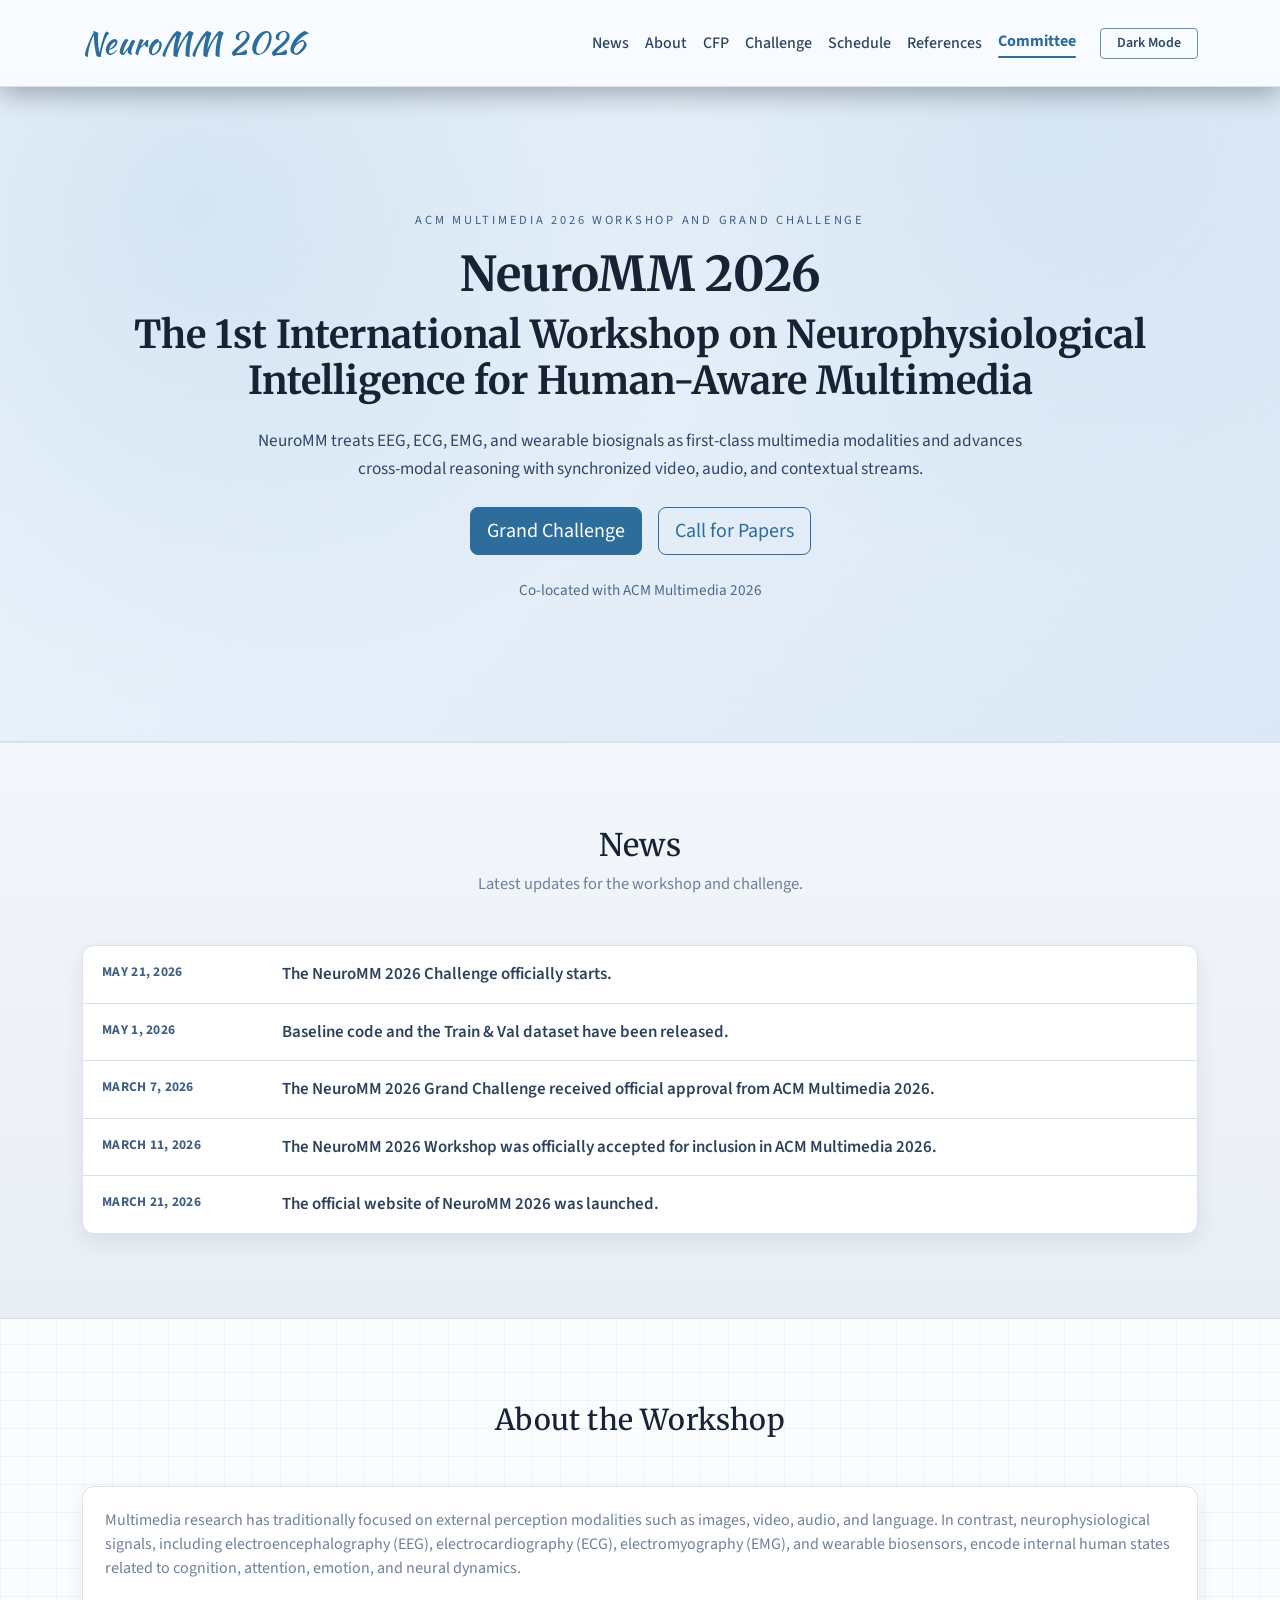
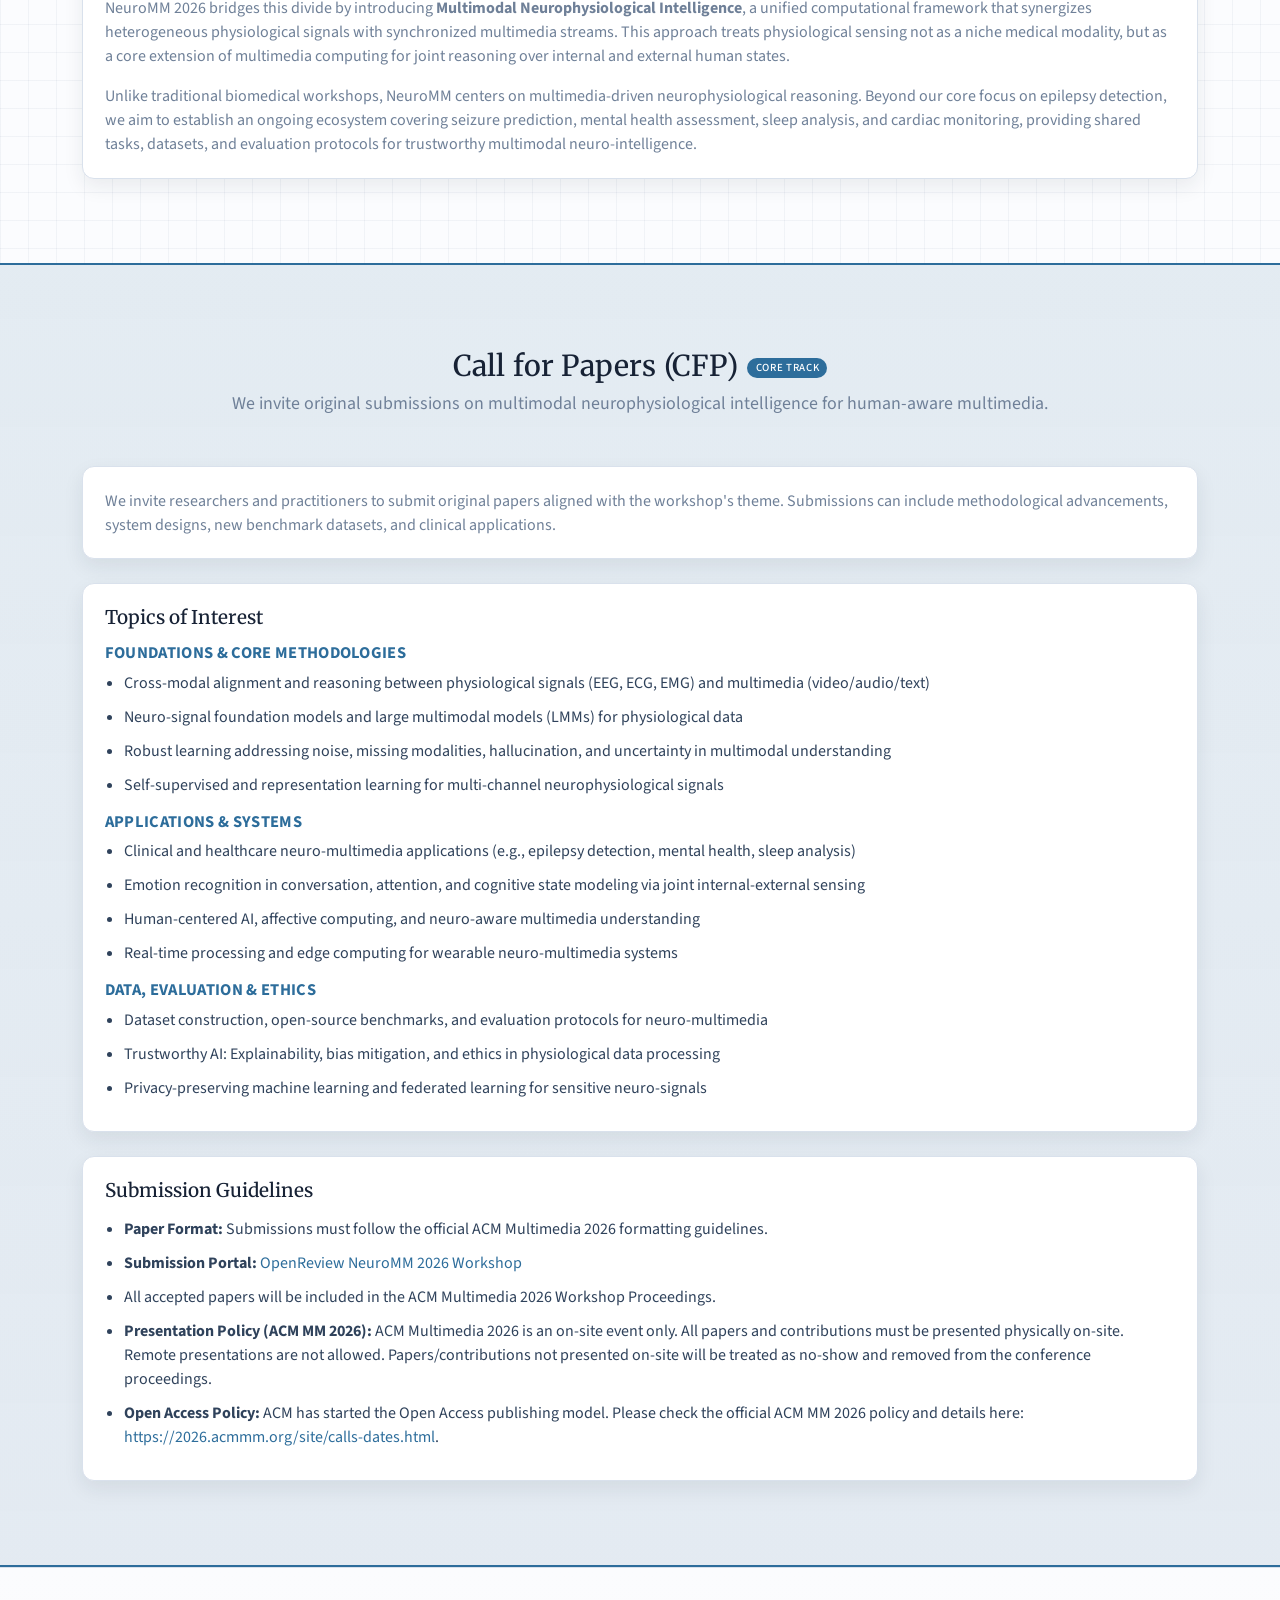
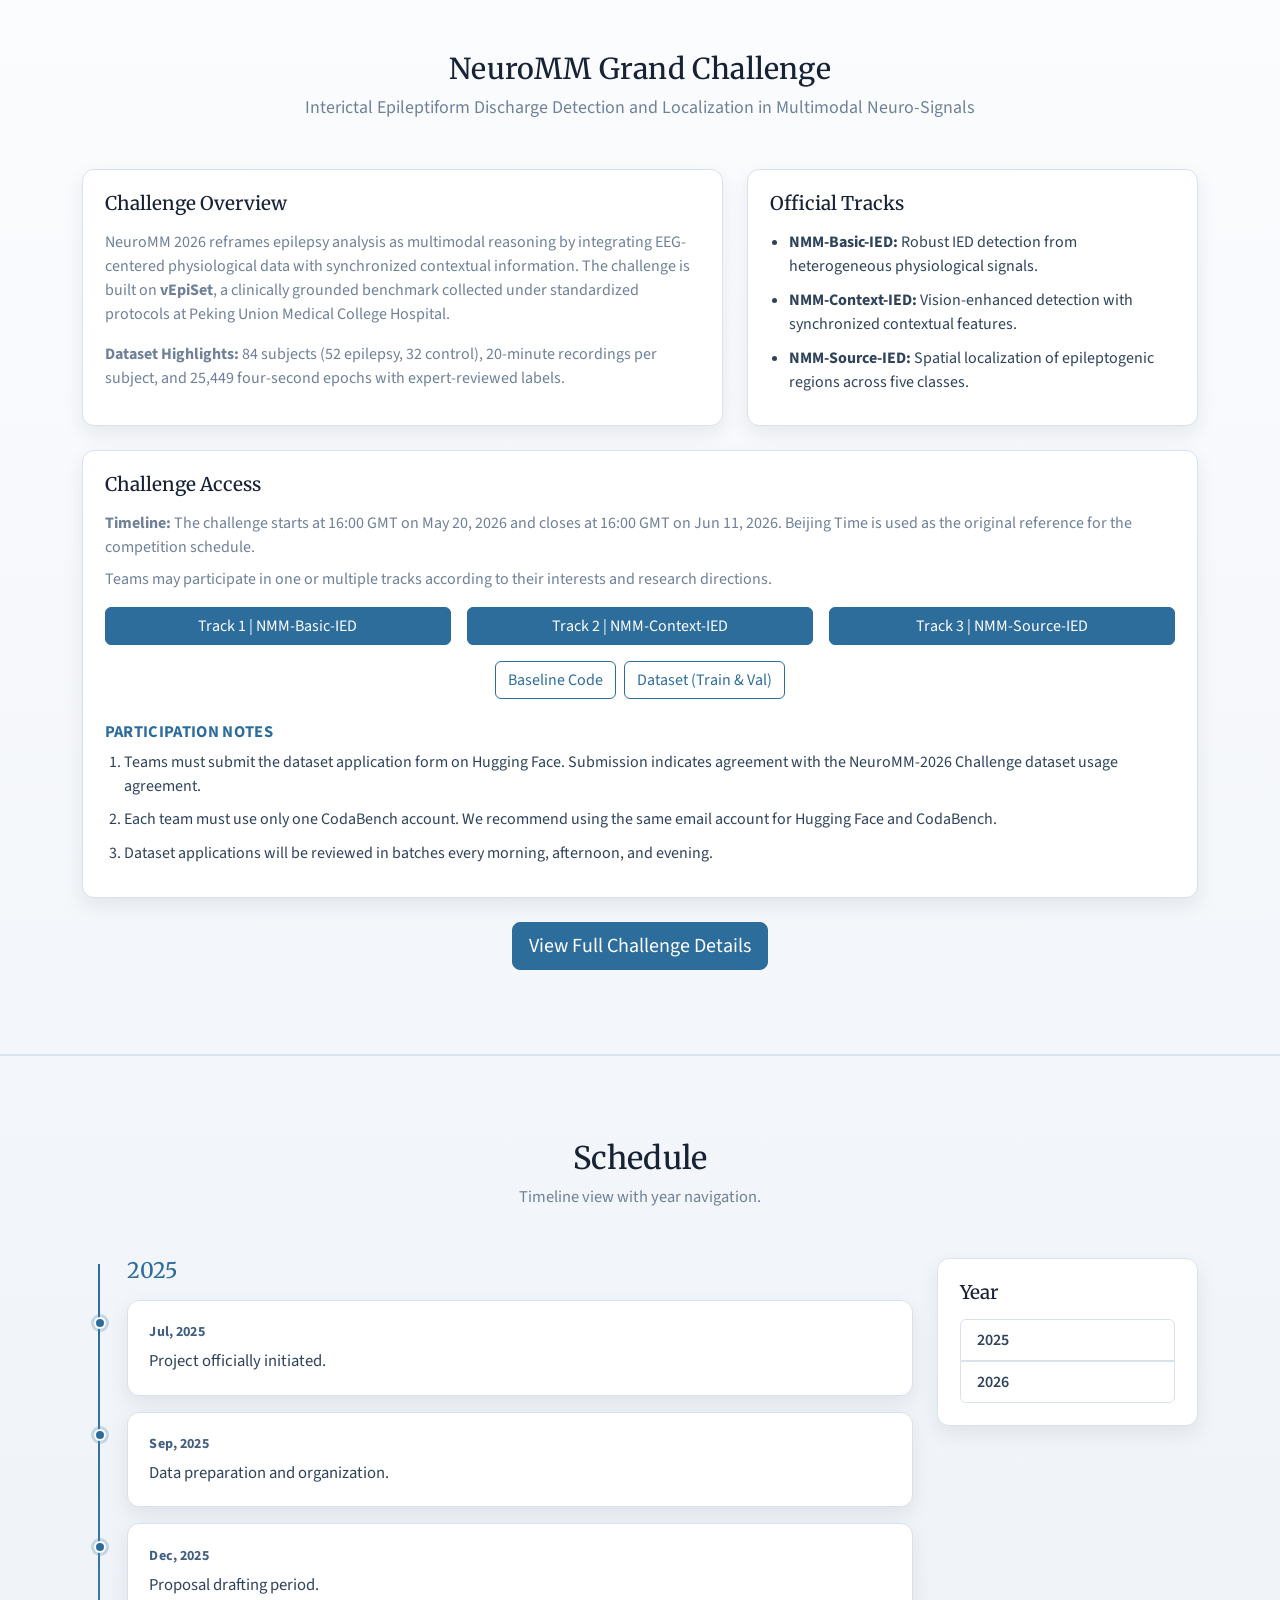
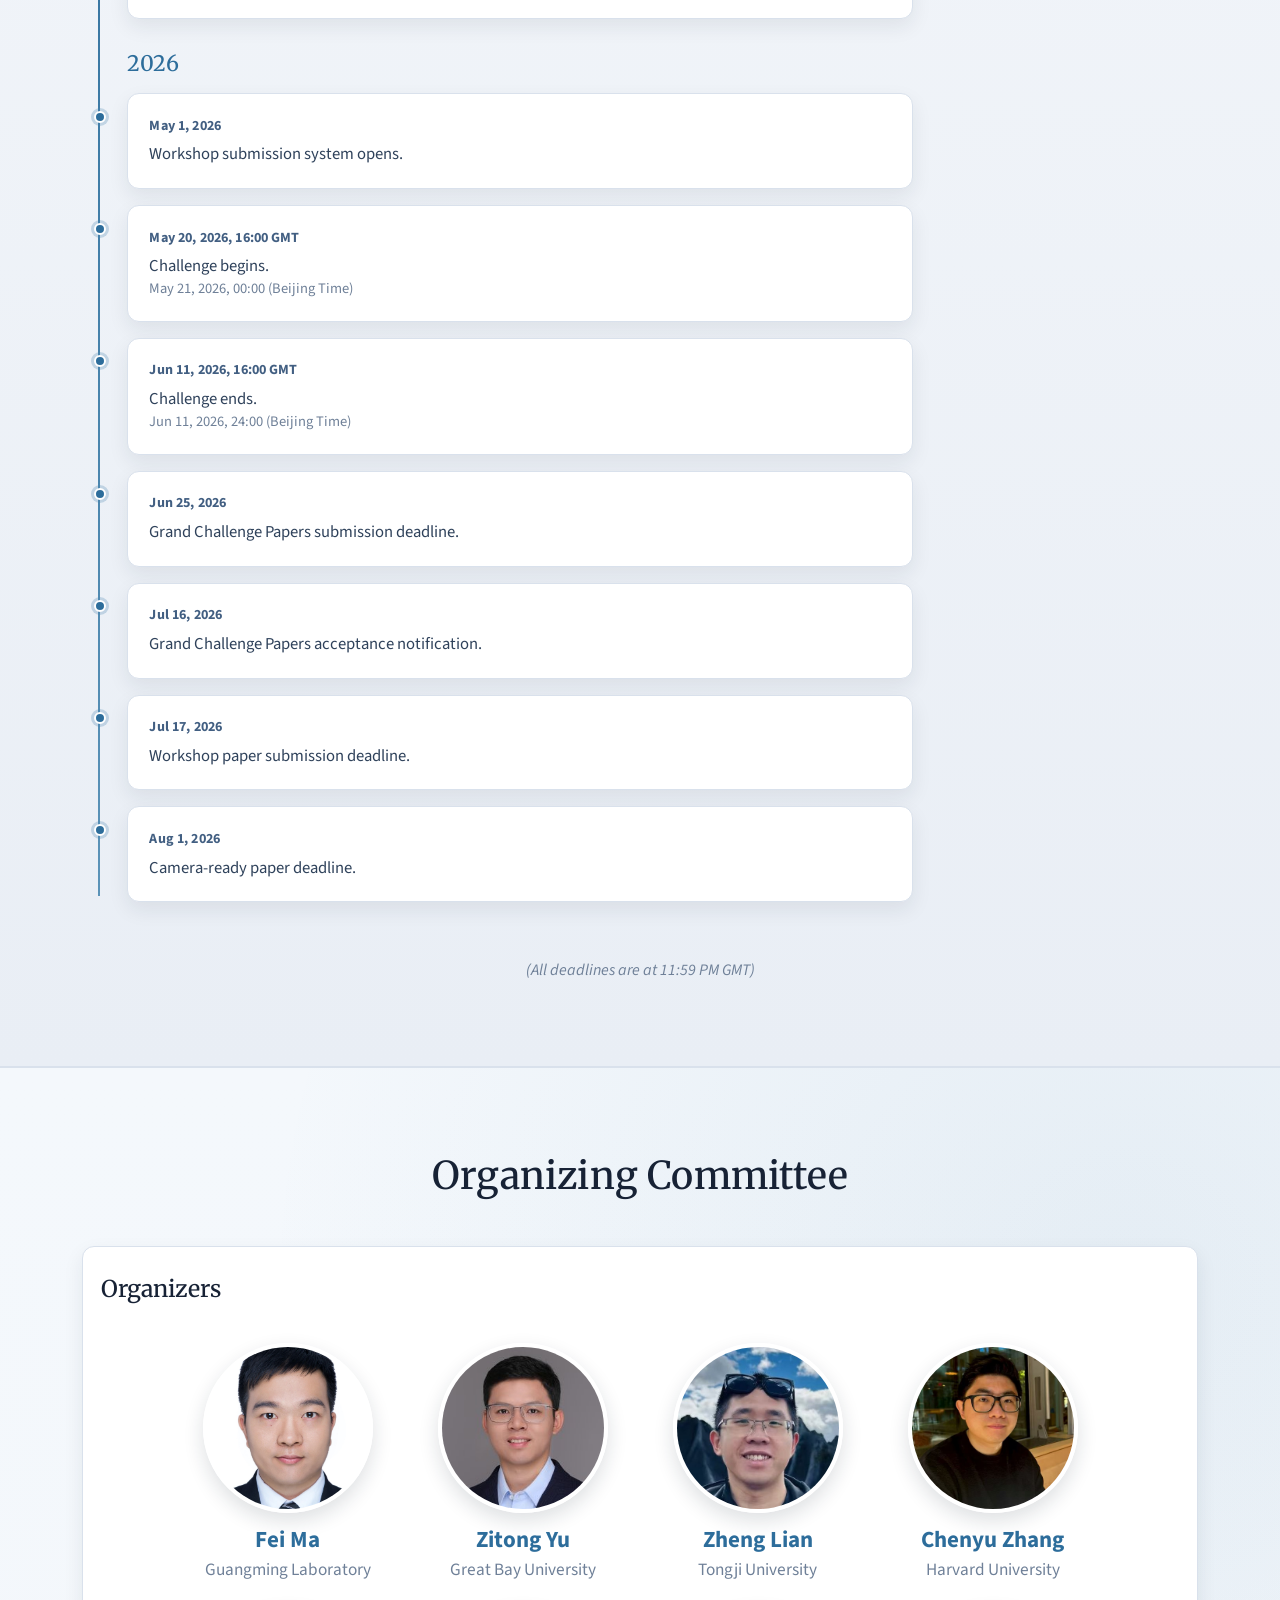
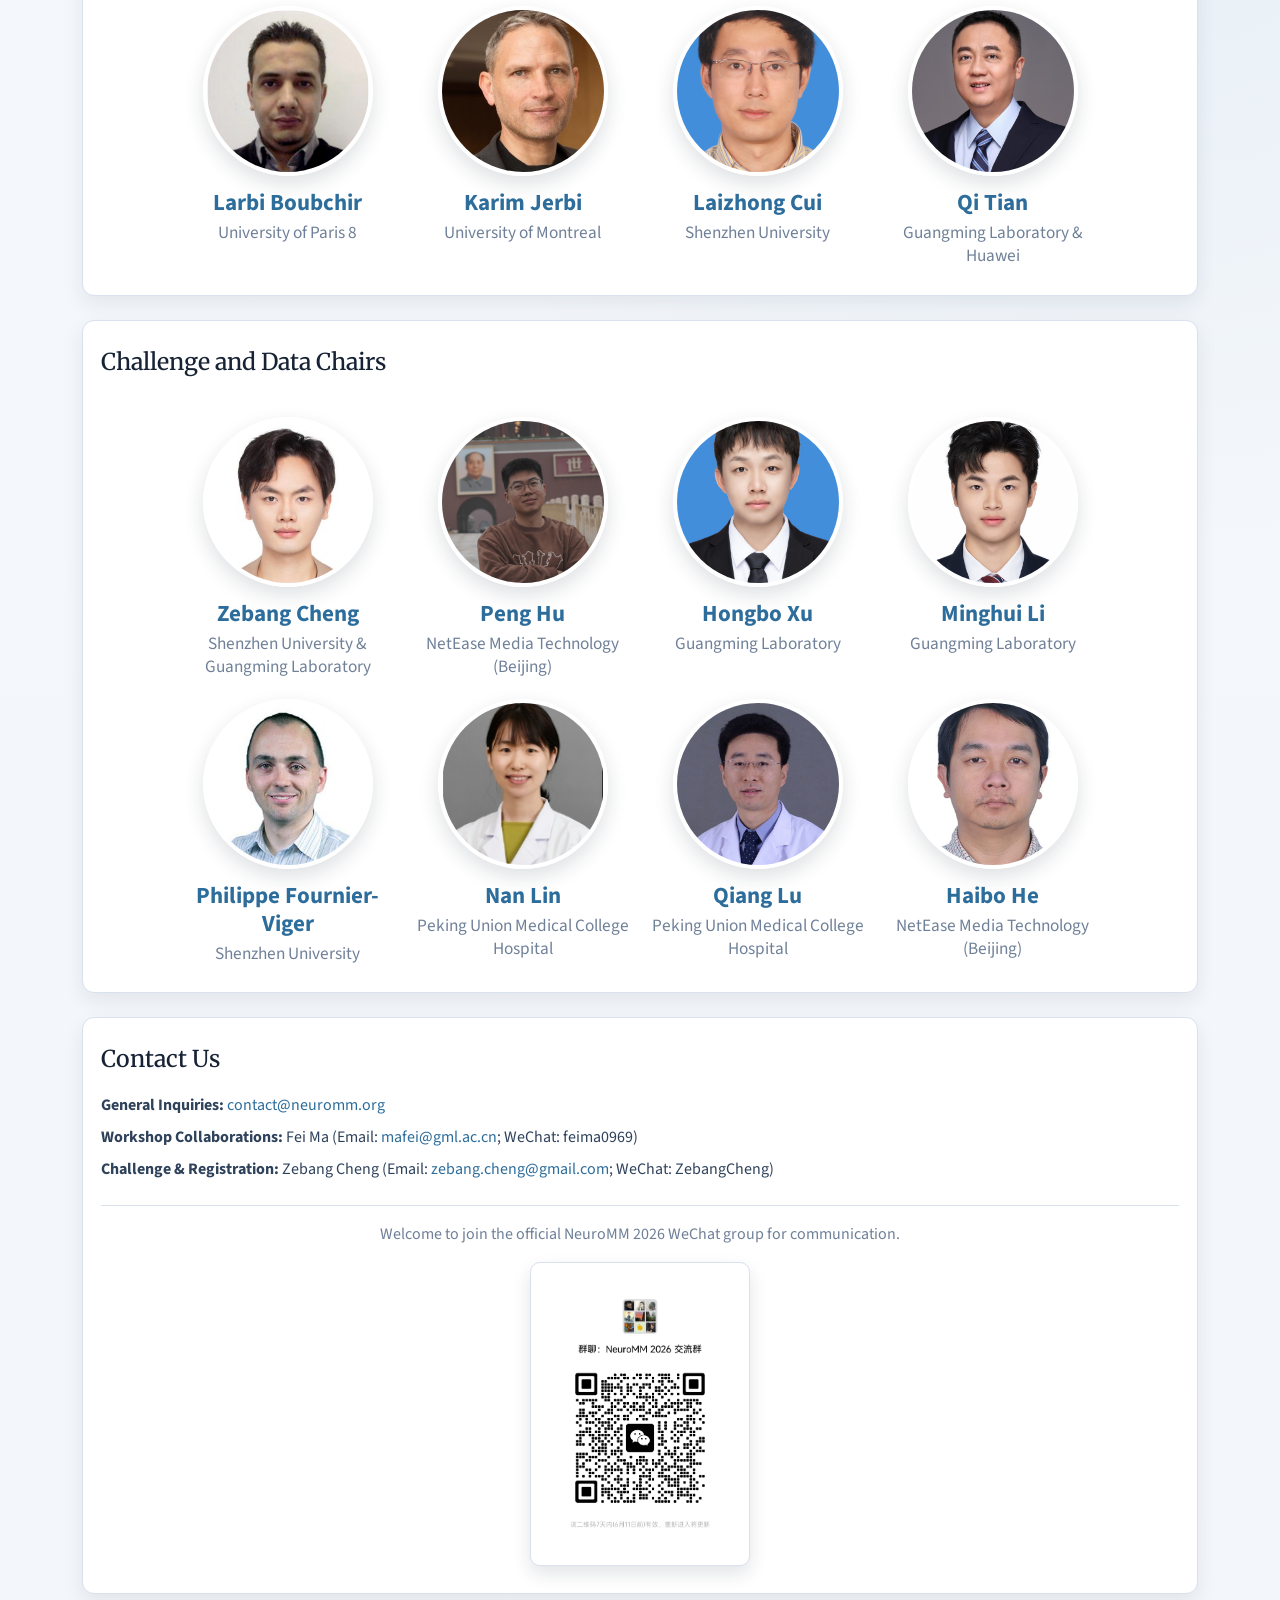
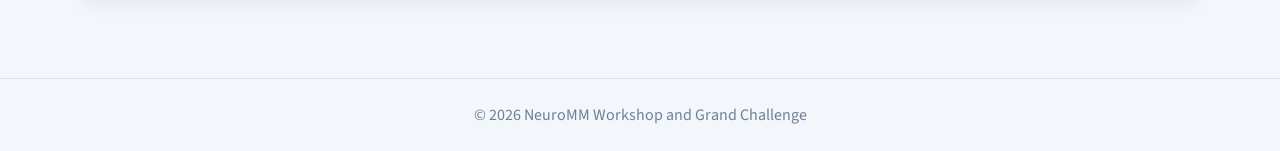
==== commit d374a21e: "Add citation reference page" ====
--- a/index.html
+++ b/index.html
@@ -32,6 +32,7 @@
           <li class="nav-item"><a class="nav-link page-scroll" href="#cfp">CFP</a></li>
           <li class="nav-item"><a class="nav-link page-scroll" href="#challenge">Challenge</a></li>
           <li class="nav-item"><a class="nav-link page-scroll" href="#schedule">Schedule</a></li>
+          <li class="nav-item"><a class="nav-link" href="./citation.html">References</a></li>
           <li class="nav-item"><a class="nav-link page-scroll" href="#organization-contact">Committee</a></li>
           <li class="nav-item ms-lg-3 mt-2 mt-lg-0">
             <button id="themeToggle" class="btn btn-sm btn-outline-primary theme-toggle" type="button" aria-label="Toggle dark and light mode">Dark Mode</button>
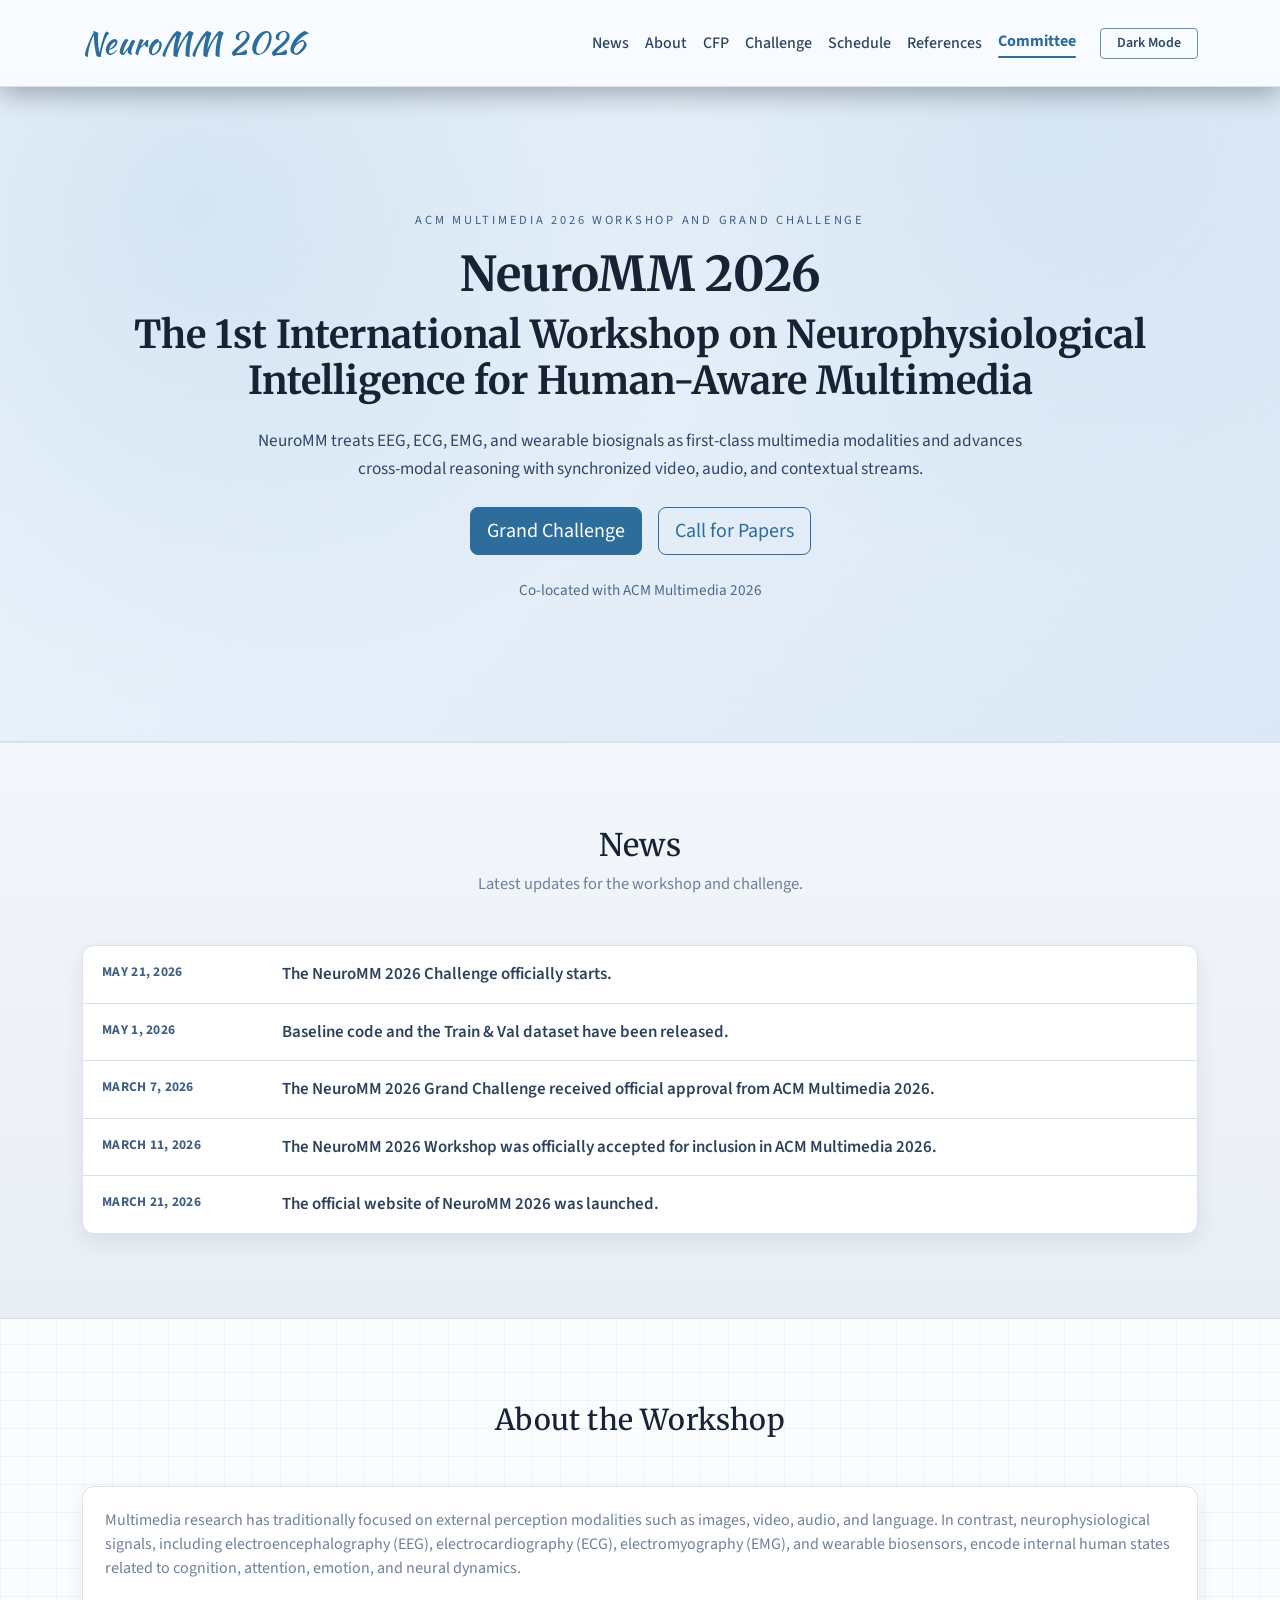
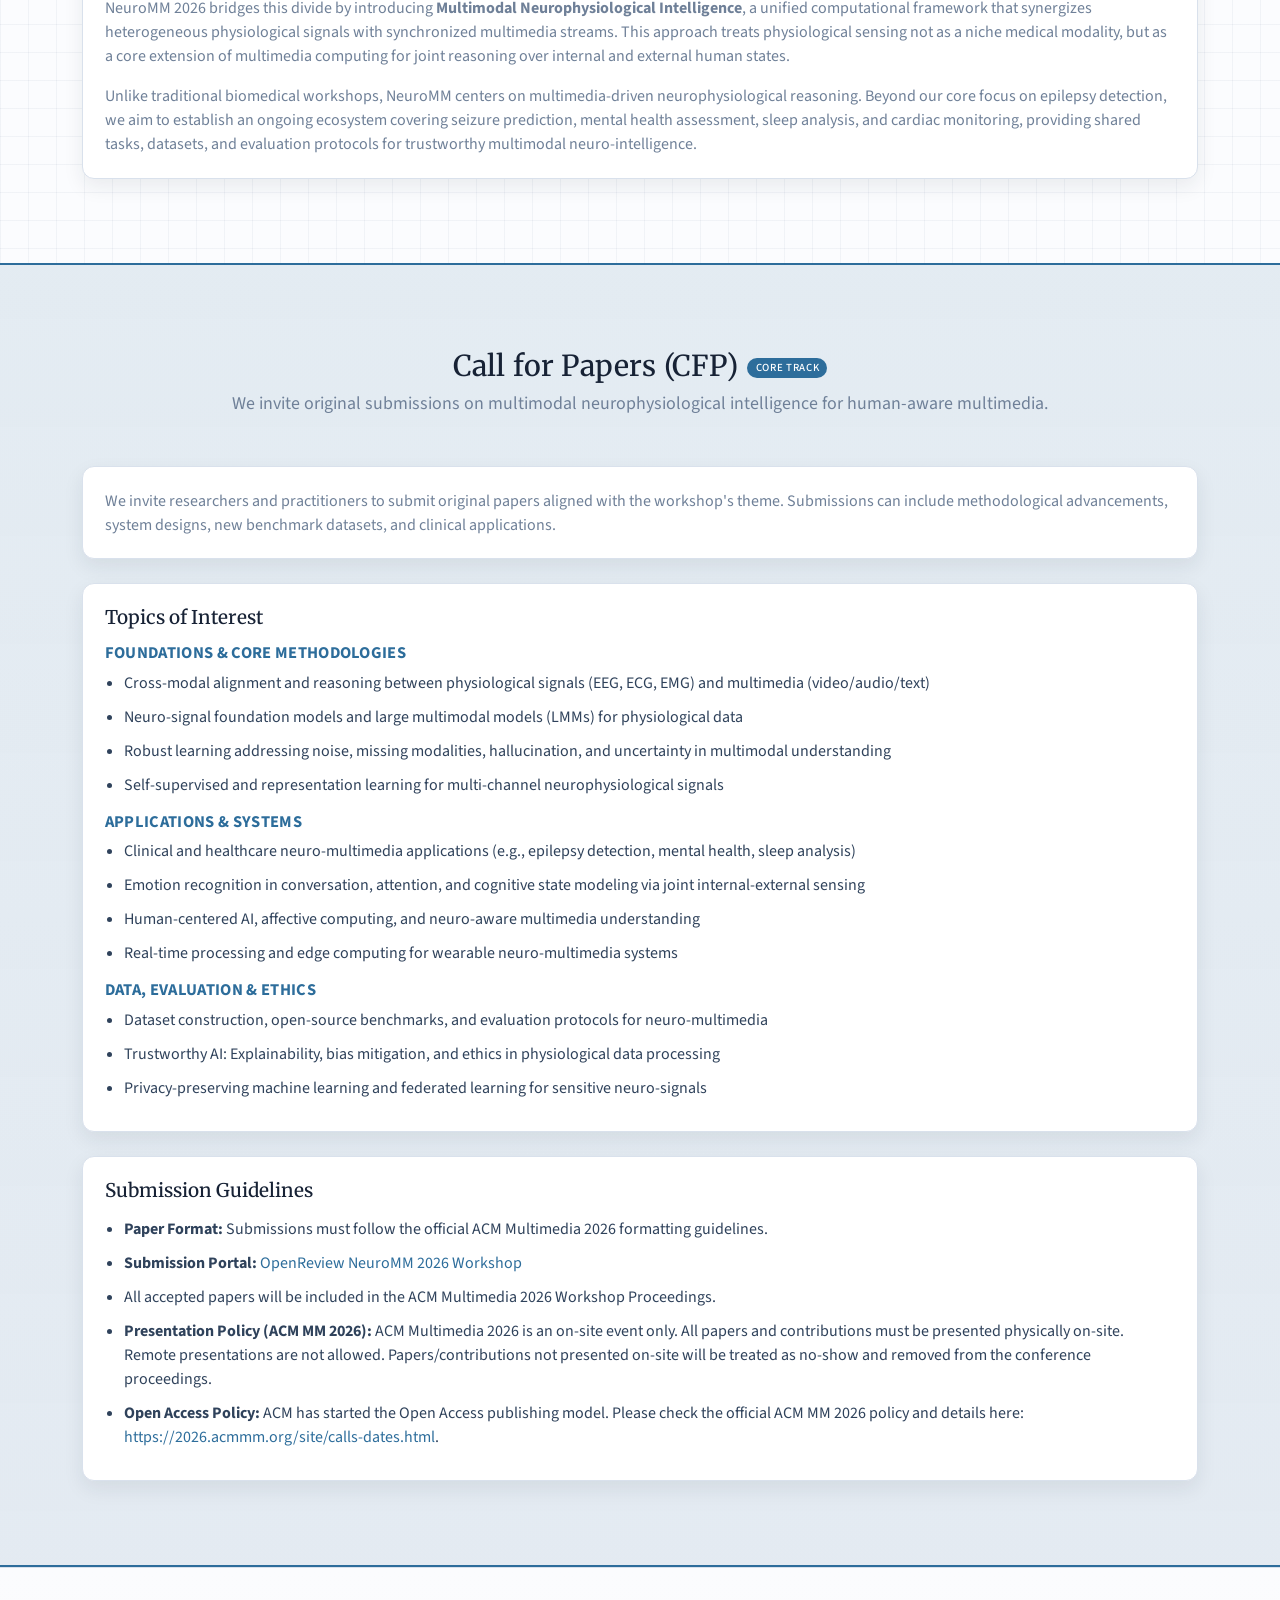
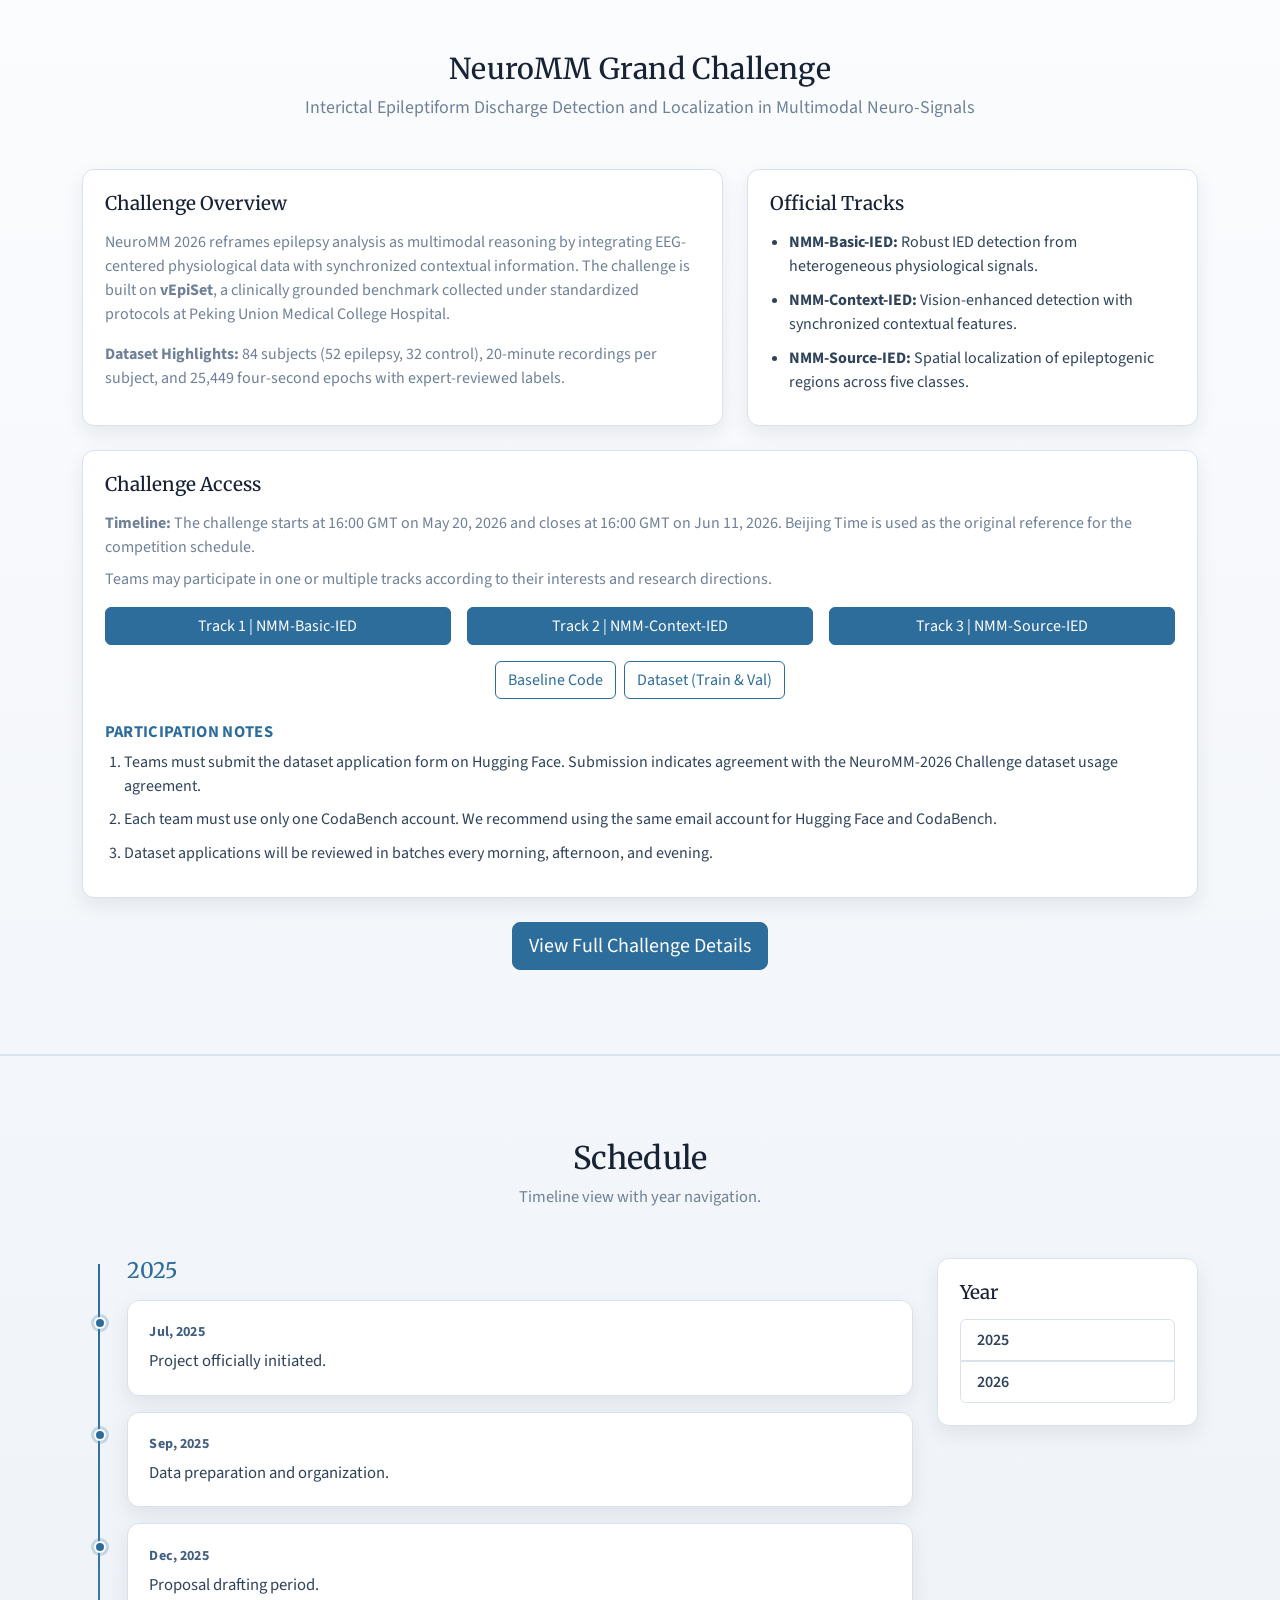
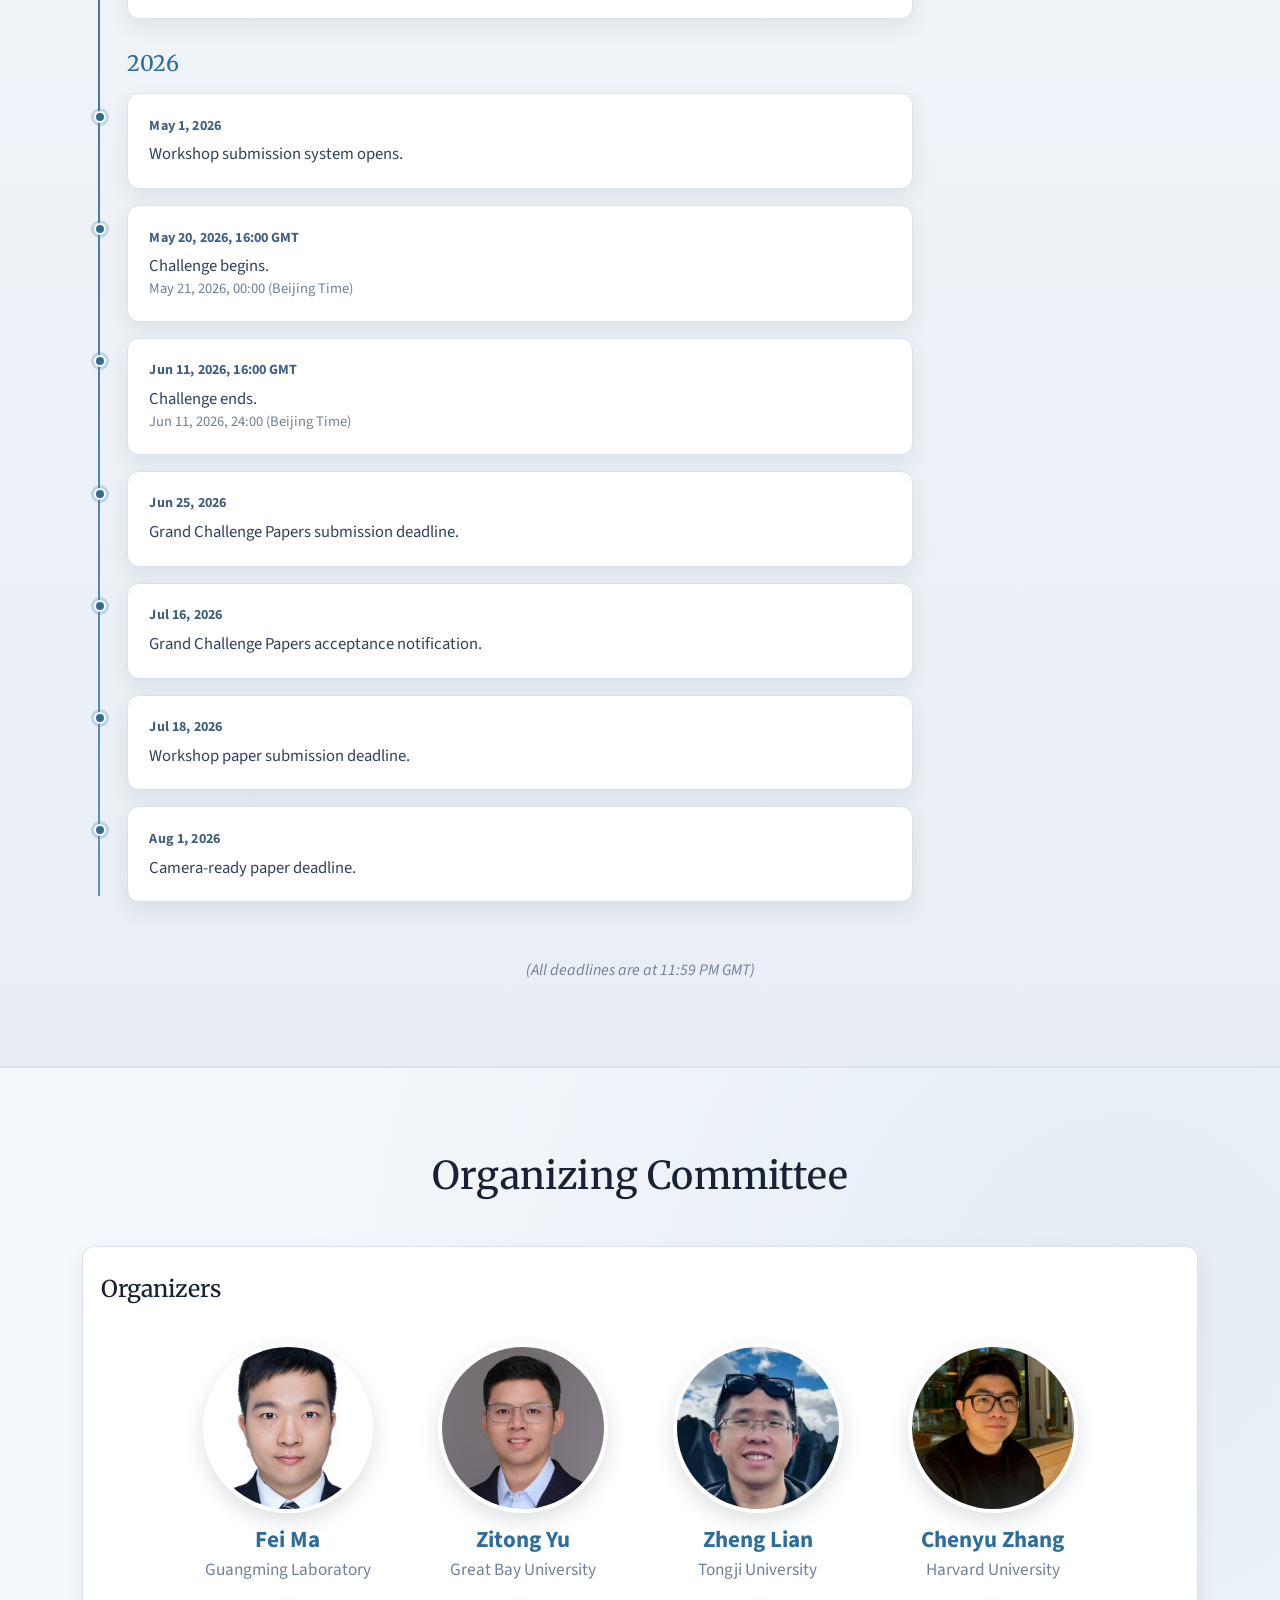
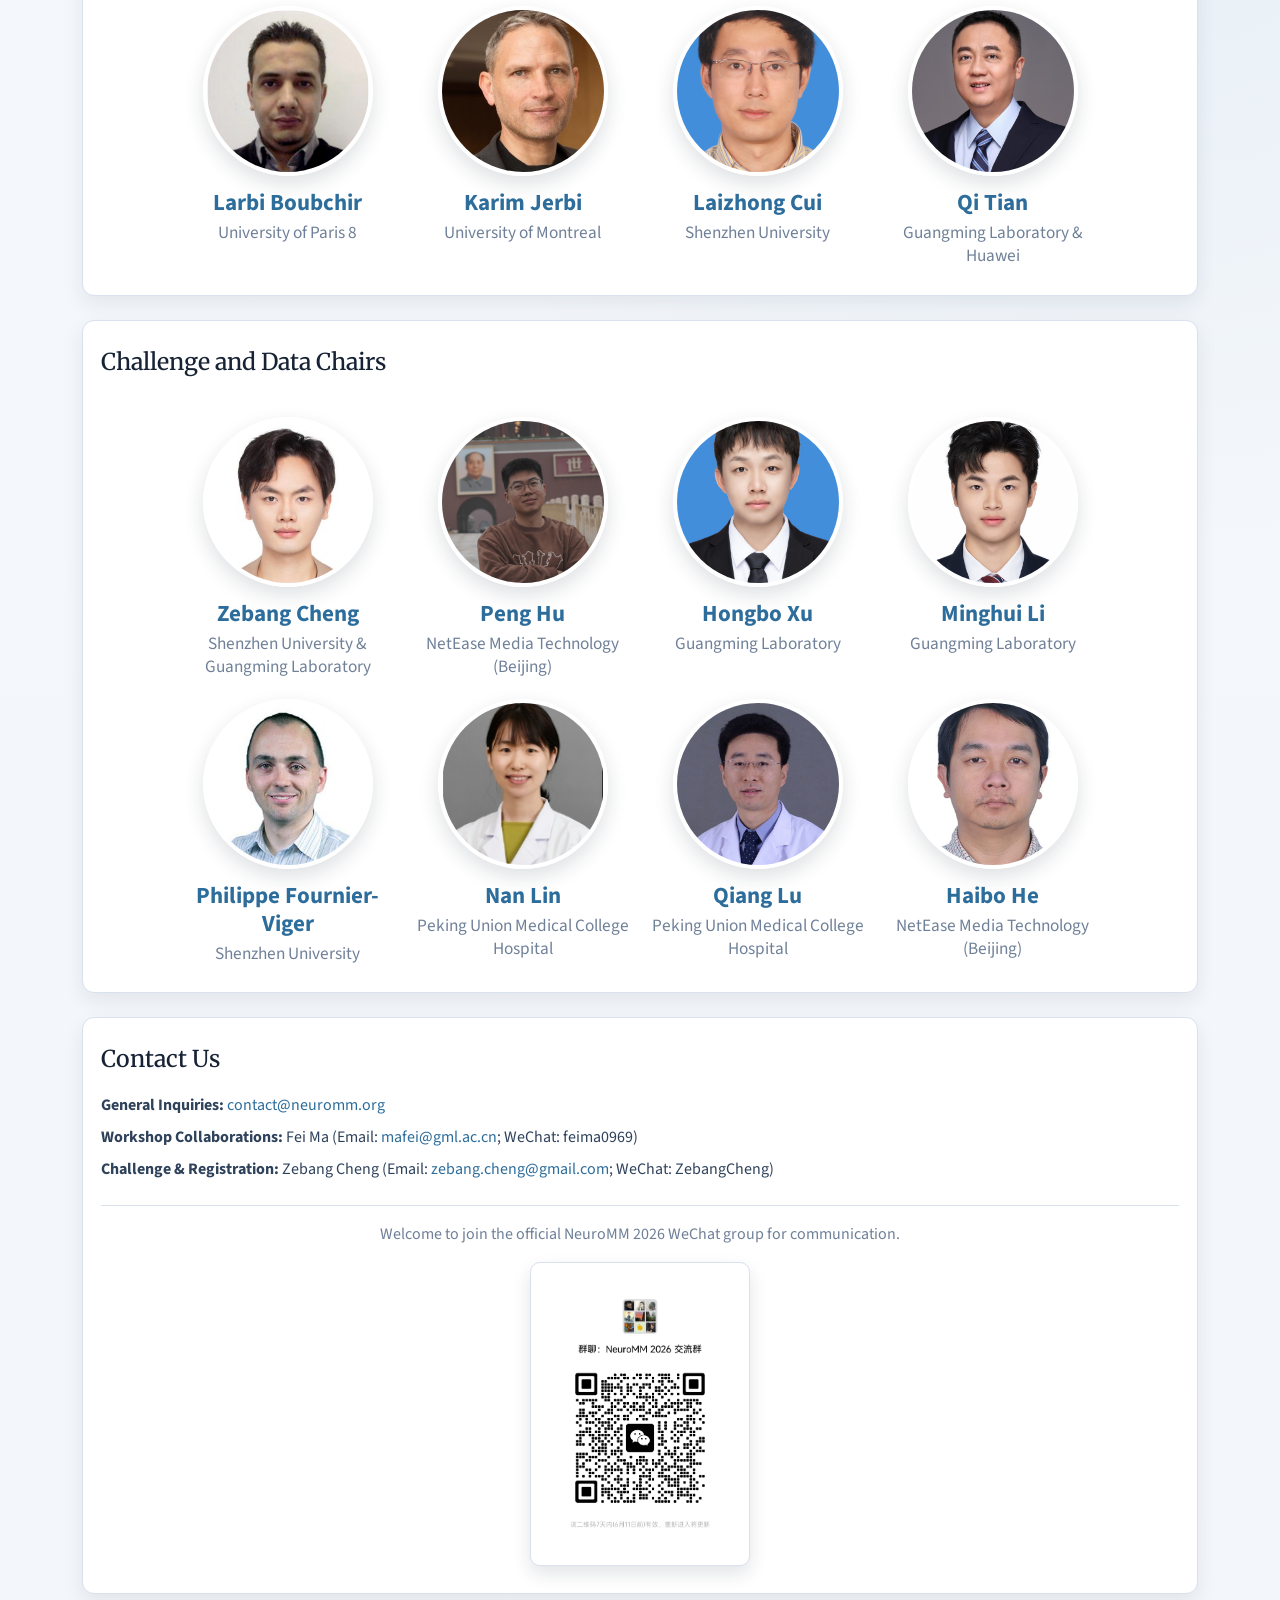
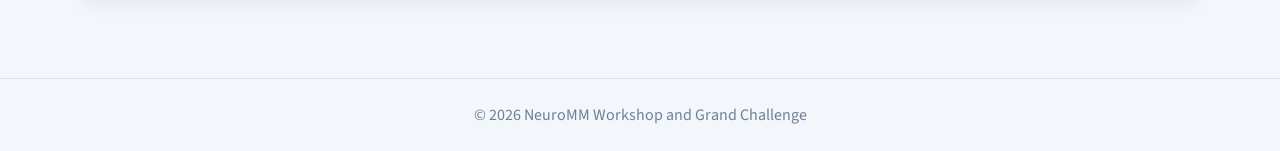
==== commit 7d3b95fe: "Extend workshop submission deadline" ====
--- a/index.html
+++ b/index.html
@@ -305,7 +305,7 @@
               <div class="timeline-item">
                 <div class="timeline-dot"></div>
                 <div class="conference-panel timeline-card">
-                  <p class="timeline-date">Jul 17, 2026</p>
+                  <p class="timeline-date">Jul 18, 2026</p>
                   <p class="mb-0">Workshop paper submission deadline.</p>
                 </div>
               </div>
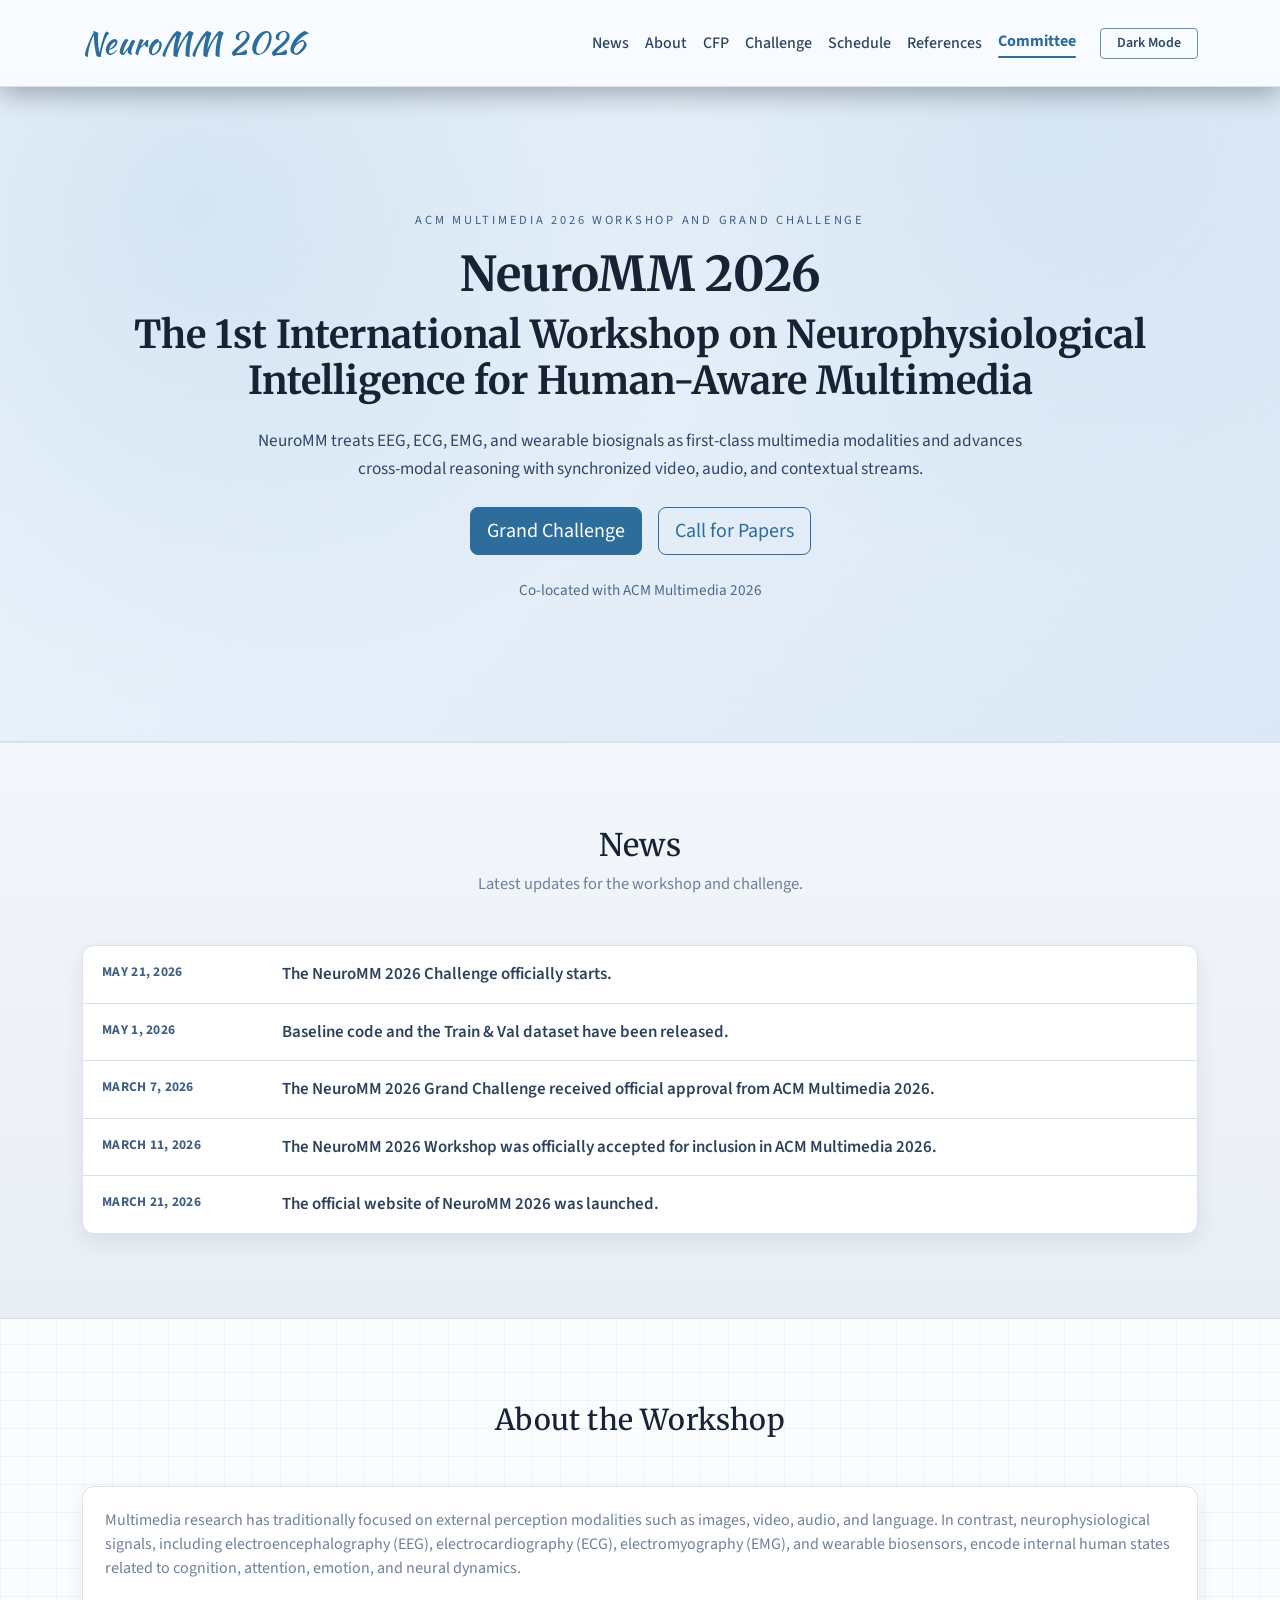
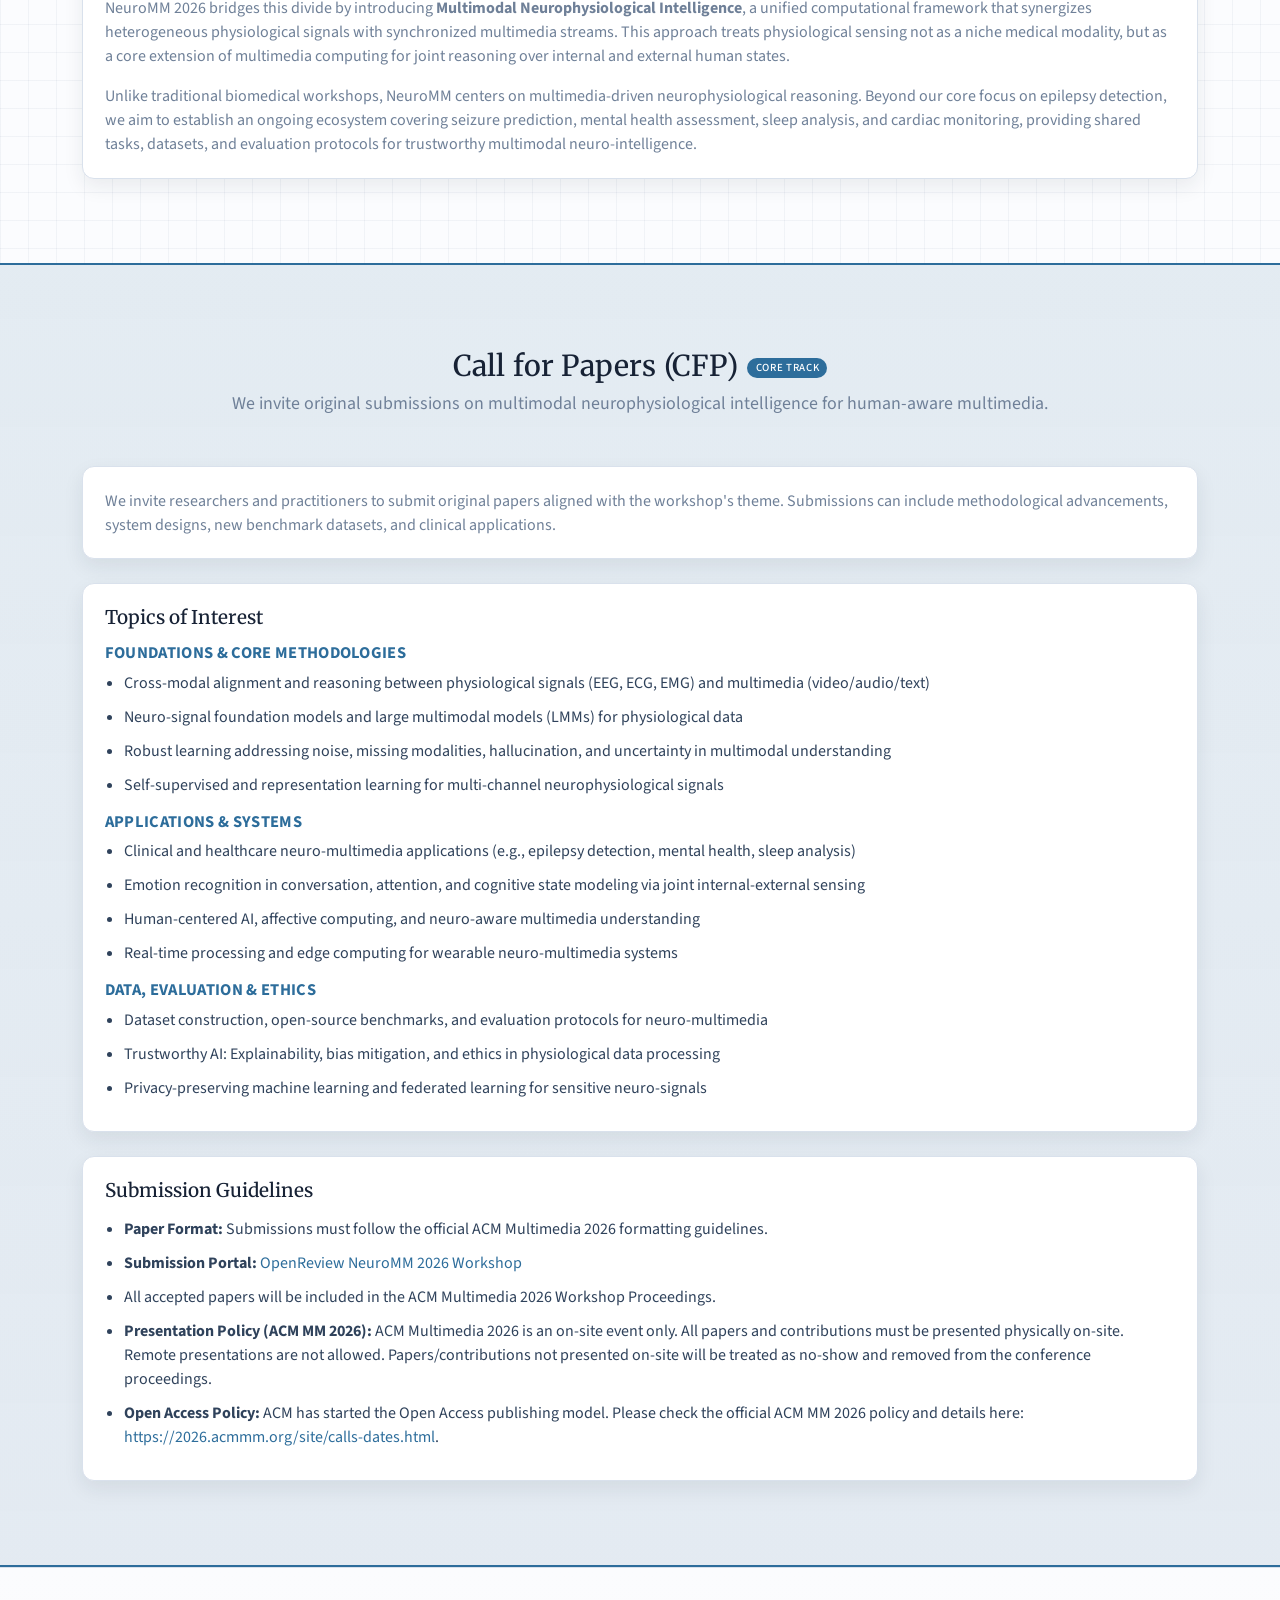
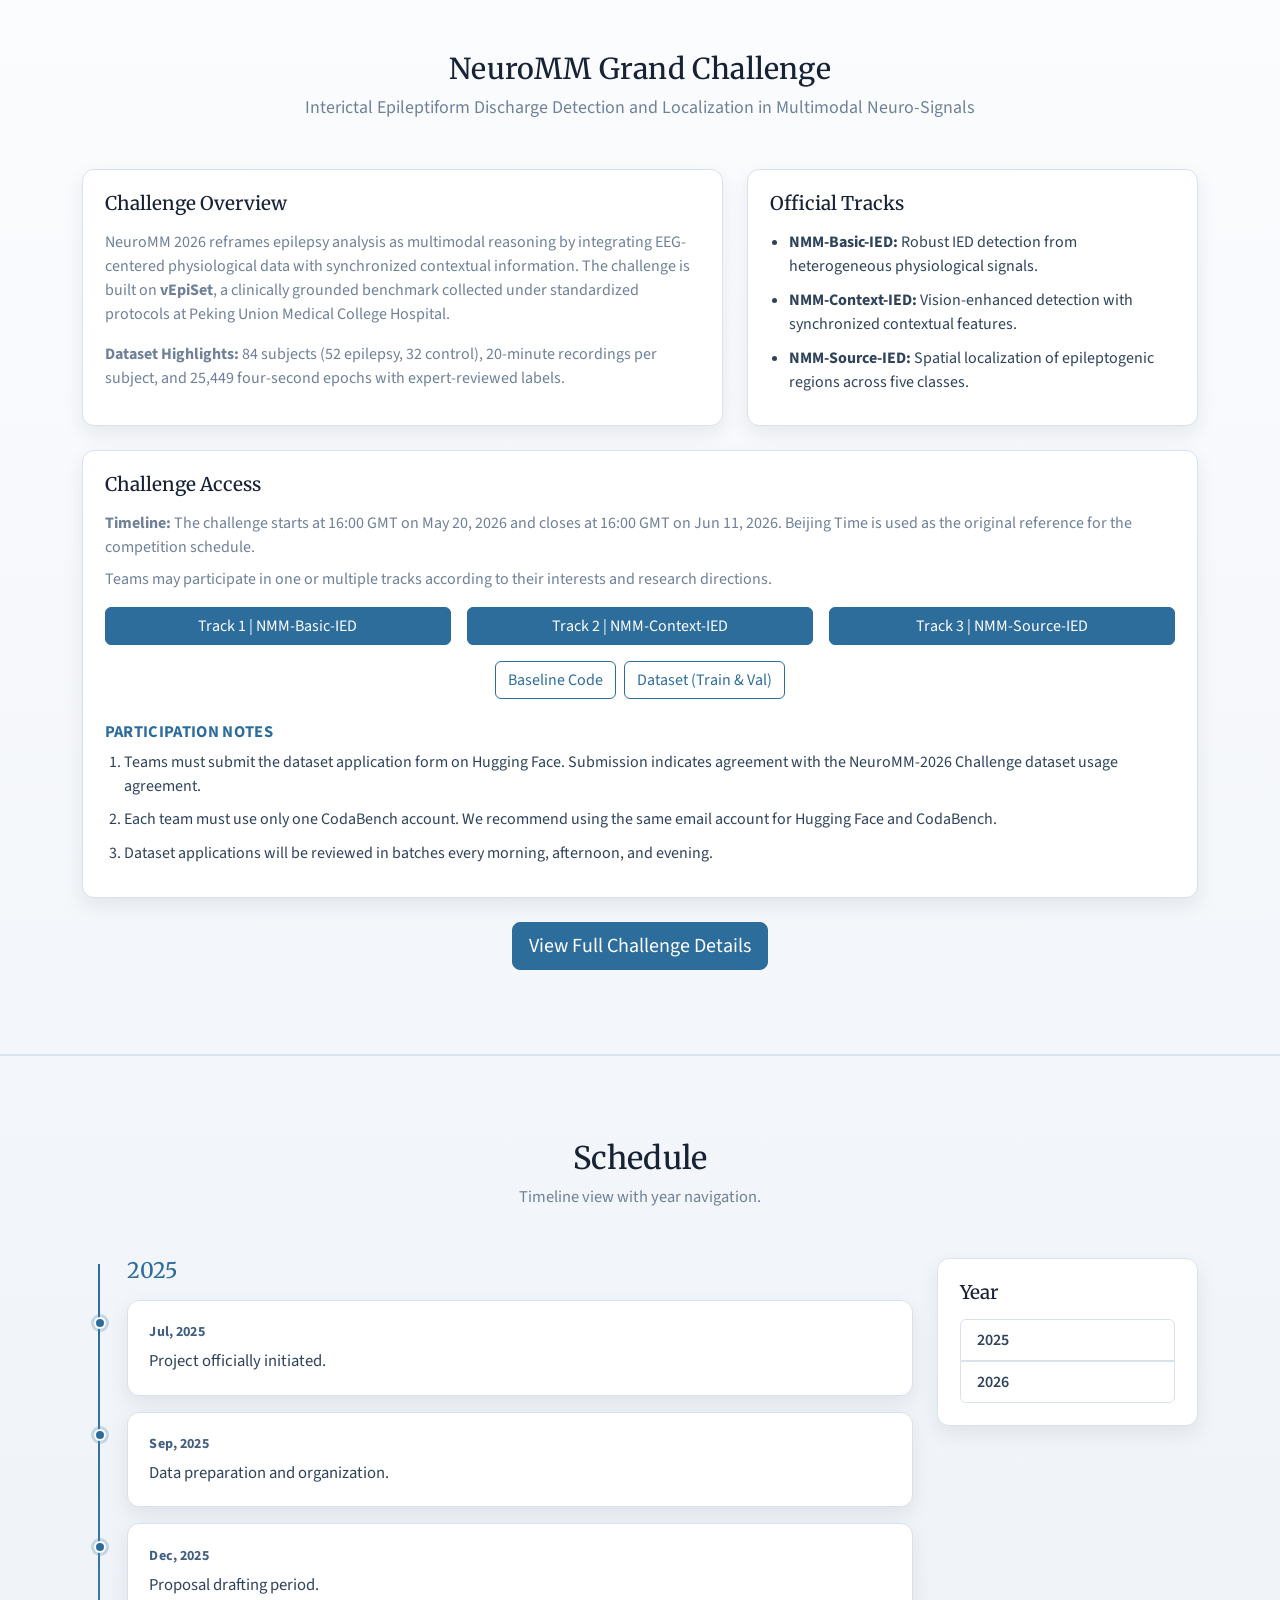
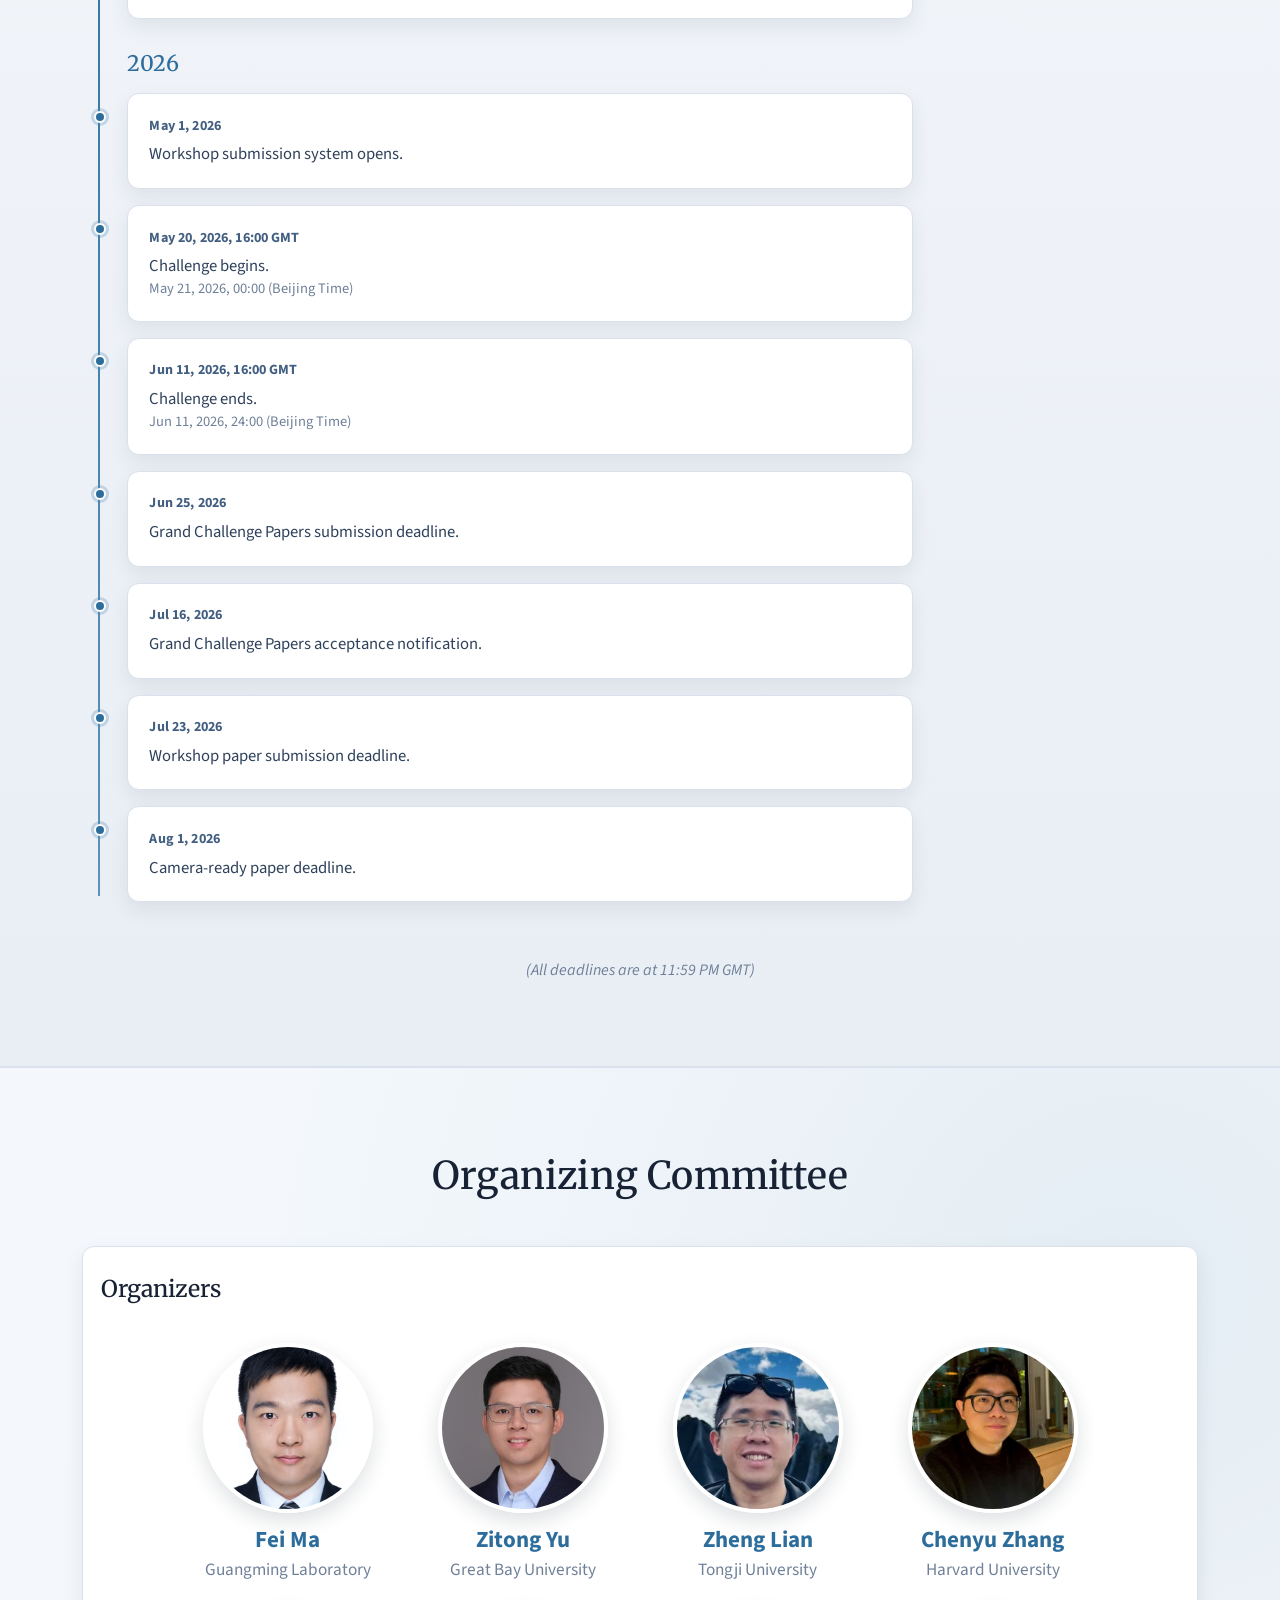
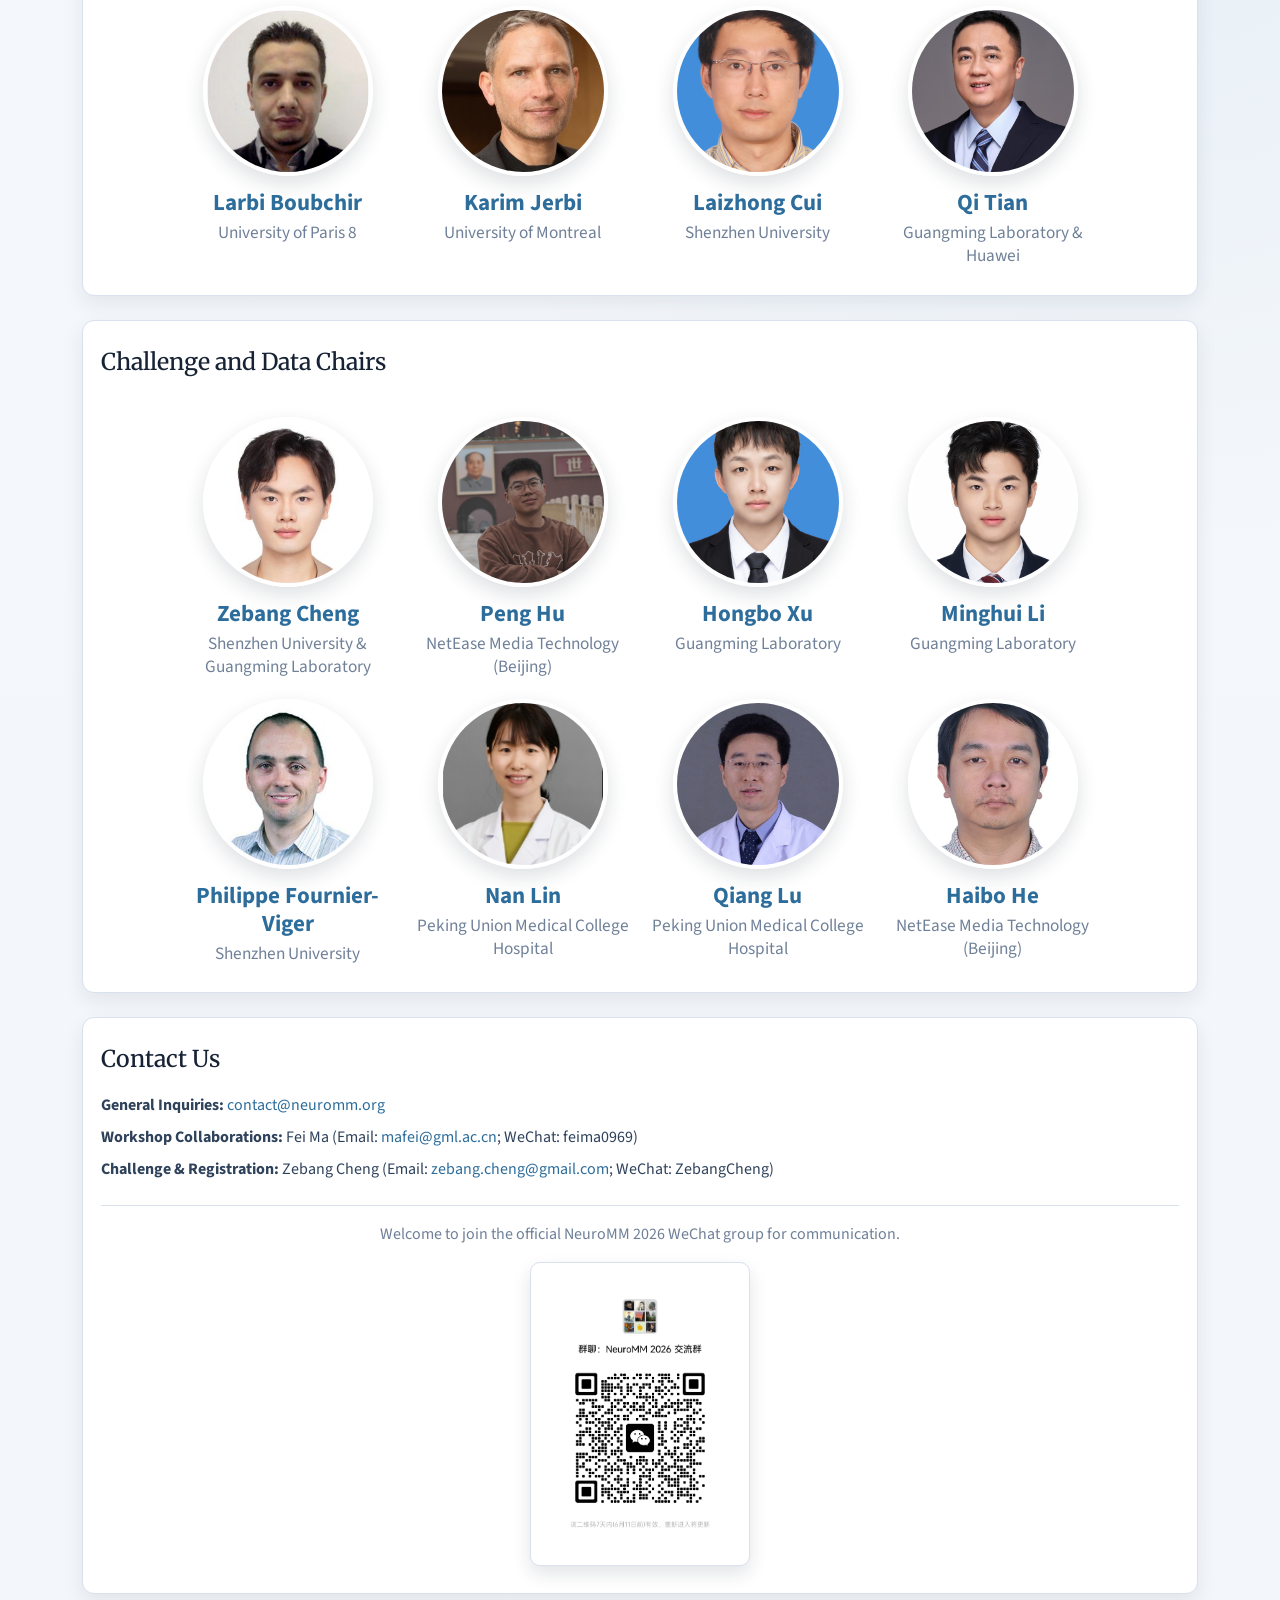
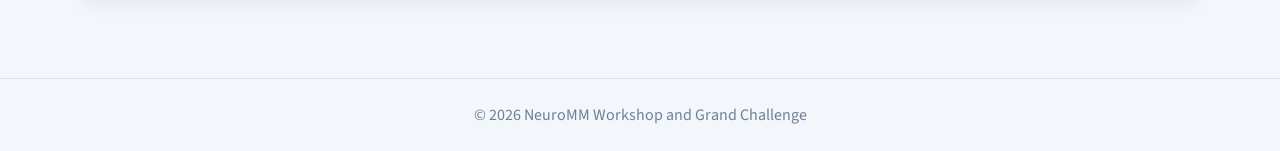
==== commit fdb53bdd: "Extend workshop submission deadline to July 23" ====
--- a/index.html
+++ b/index.html
@@ -305,7 +305,7 @@
               <div class="timeline-item">
                 <div class="timeline-dot"></div>
                 <div class="conference-panel timeline-card">
-                  <p class="timeline-date">Jul 18, 2026</p>
+                  <p class="timeline-date">Jul 23, 2026</p>
                   <p class="mb-0">Workshop paper submission deadline.</p>
                 </div>
               </div>
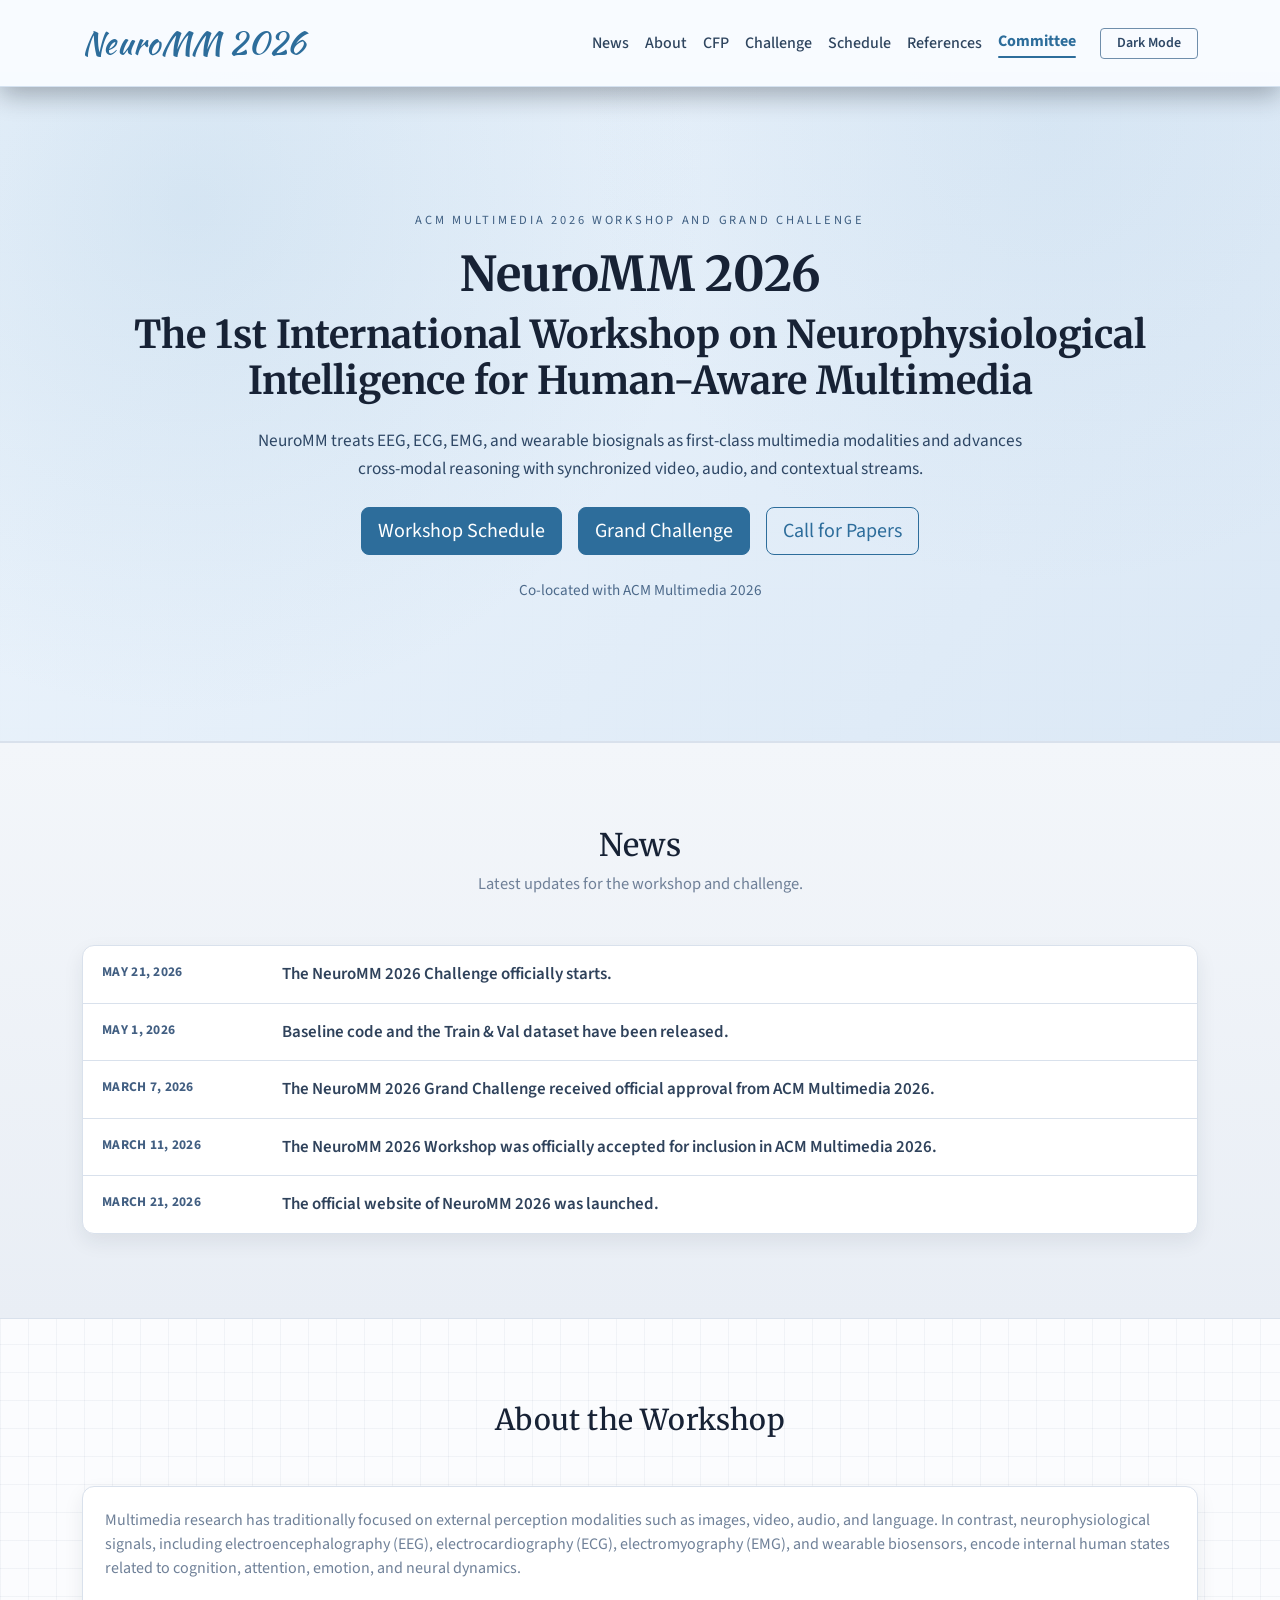
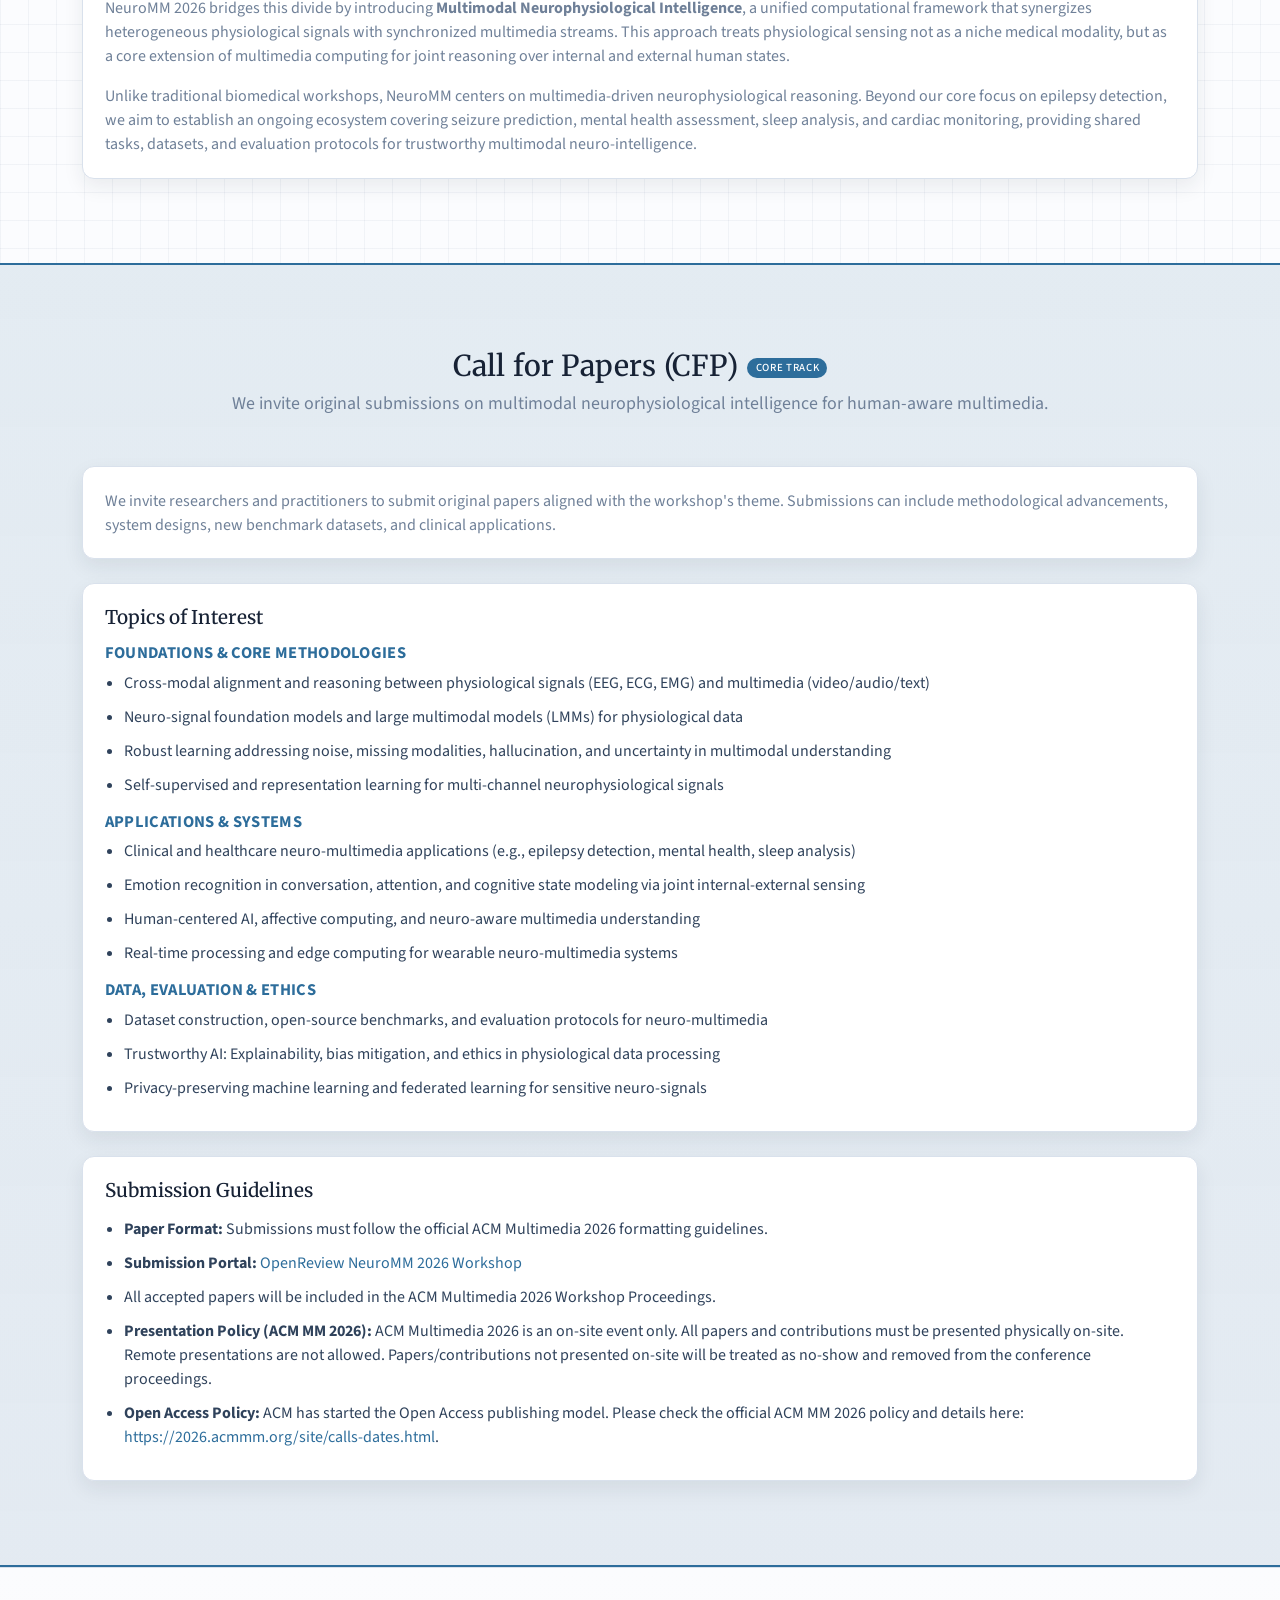
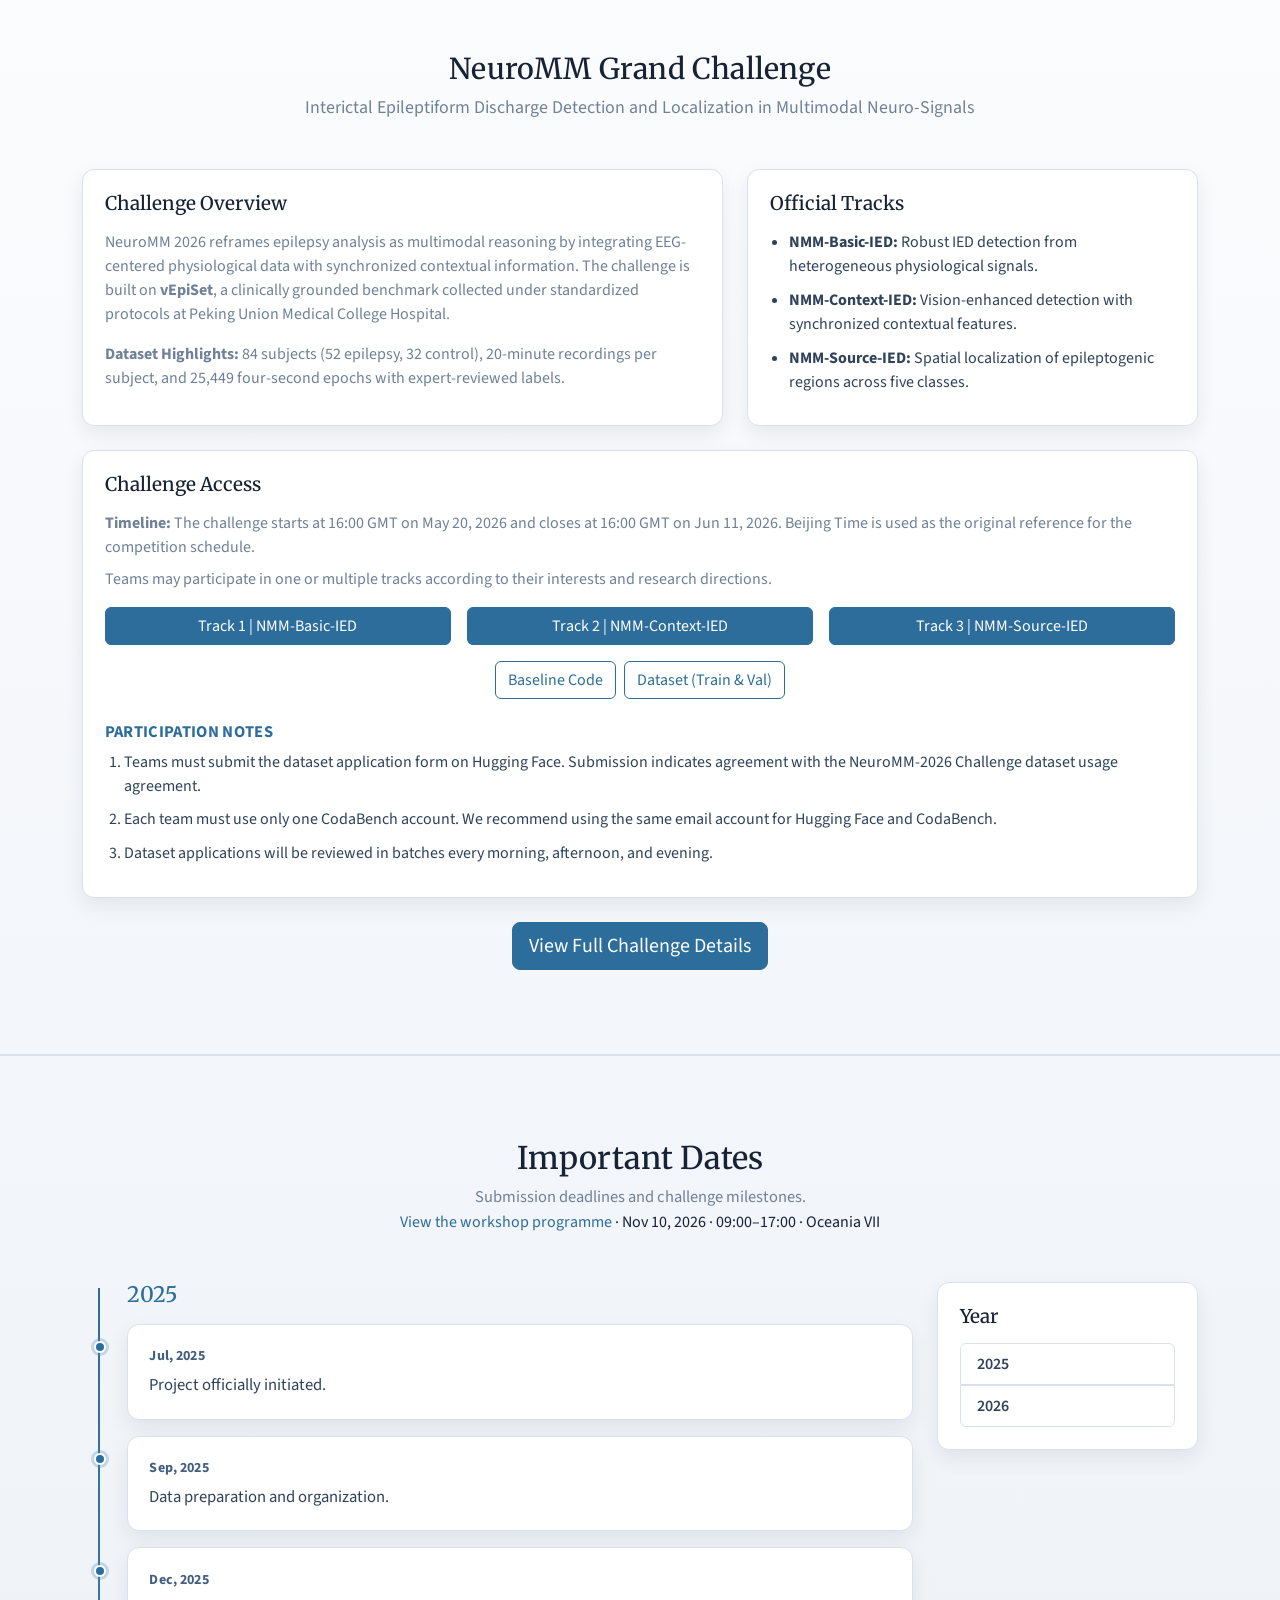
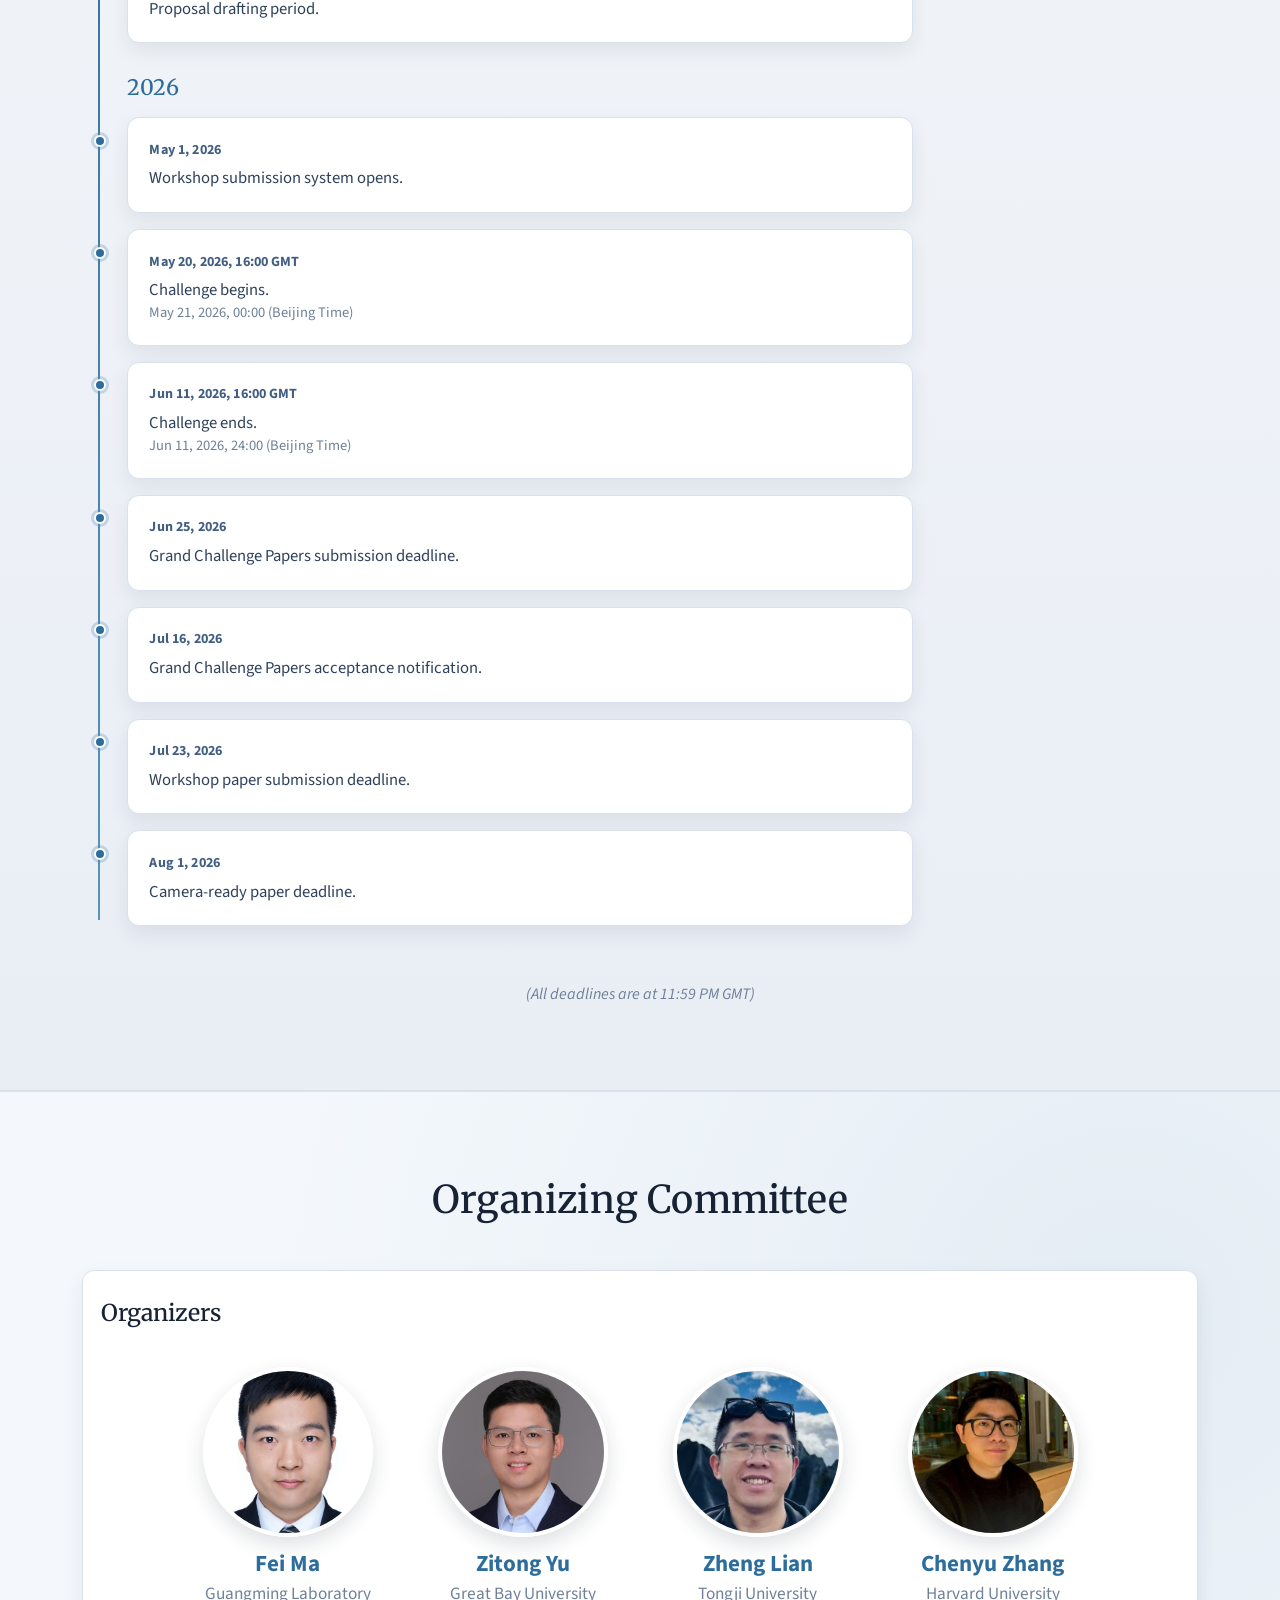
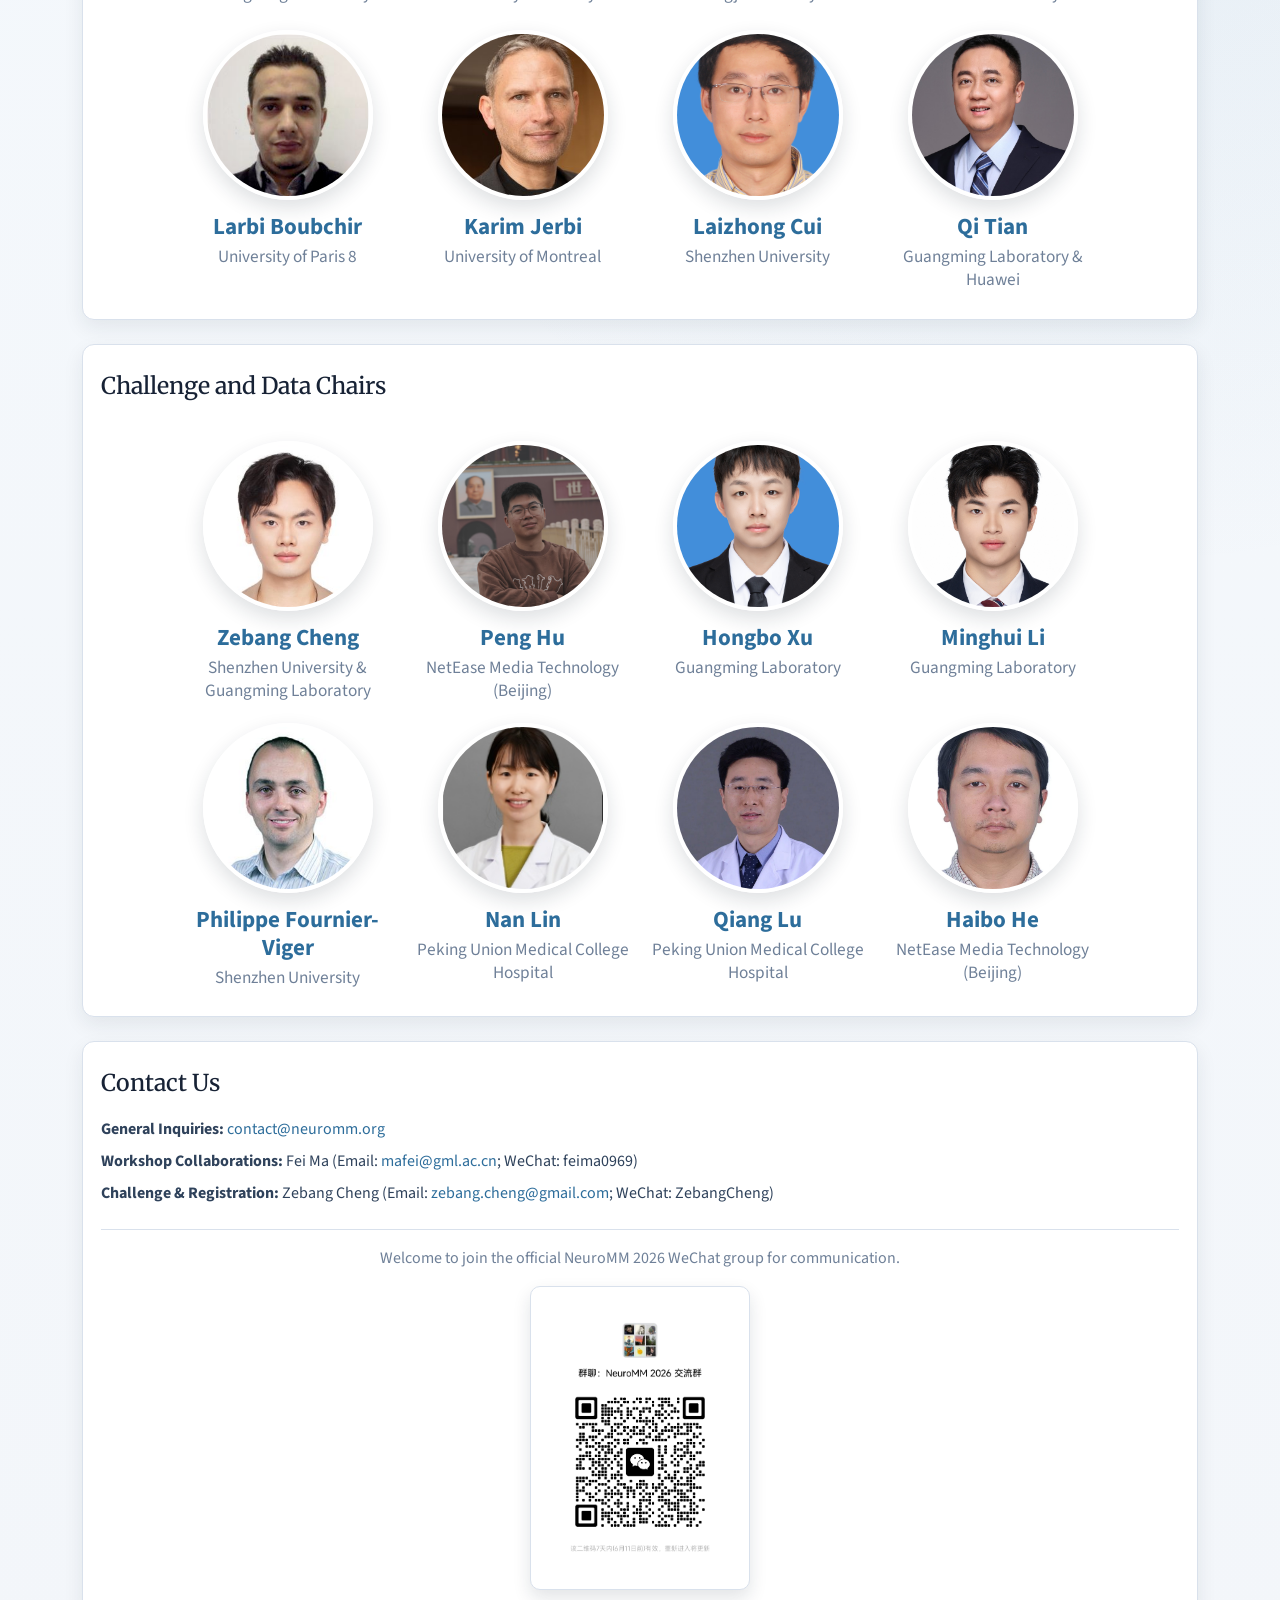
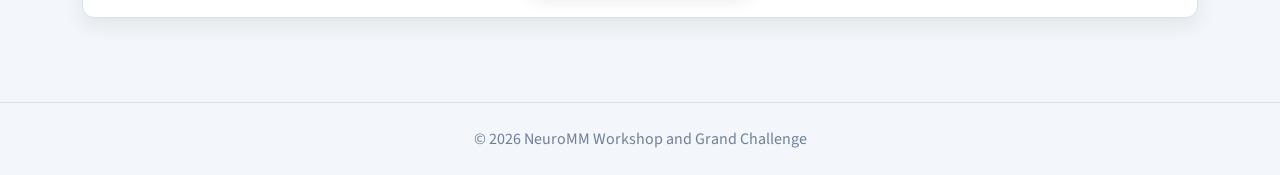
==== commit e9f10fe3: "Add workshop schedule and oral session programme" ====
--- a/index.html
+++ b/index.html
@@ -31,7 +31,7 @@
           <li class="nav-item"><a class="nav-link page-scroll" href="#about">About</a></li>
           <li class="nav-item"><a class="nav-link page-scroll" href="#cfp">CFP</a></li>
           <li class="nav-item"><a class="nav-link page-scroll" href="#challenge">Challenge</a></li>
-          <li class="nav-item"><a class="nav-link page-scroll" href="#schedule">Schedule</a></li>
+          <li class="nav-item"><a class="nav-link" href="./schedule.html">Schedule</a></li>
           <li class="nav-item"><a class="nav-link" href="./citation.html">References</a></li>
           <li class="nav-item"><a class="nav-link page-scroll" href="#organization-contact">Committee</a></li>
           <li class="nav-item ms-lg-3 mt-2 mt-lg-0">
@@ -51,6 +51,7 @@
         NeuroMM treats EEG, ECG, EMG, and wearable biosignals as first-class multimedia modalities and advances cross-modal reasoning with synchronized video, audio, and contextual streams.
       </p>
       <div class="d-flex flex-wrap justify-content-center gap-3">
+        <a href="./schedule.html" class="btn btn-lg hero-btn-primary">Workshop Schedule</a>
         <a href="#challenge" class="btn btn-lg hero-btn-primary">Grand Challenge</a>
         <a href="#cfp" class="btn btn-lg hero-btn-secondary">Call for Papers</a>
       </div>
@@ -233,8 +234,9 @@
   <section id="schedule" class="section-space section-muted schedule-section">
     <div class="container">
       <div class="text-center mb-5">
-        <h2 class="section-heading">Schedule</h2>
-        <p class="section-lead">Timeline view with year navigation.</p>
+        <h2 class="section-heading">Important Dates</h2>
+        <p class="section-lead">Submission deadlines and challenge milestones.</p>
+        <p class="mb-0"><a href="./schedule.html">View the workshop programme</a> · Nov 10, 2026 · 09:00–17:00 · Oceania VII</p>
       </div>
 
       <div class="row g-4">
